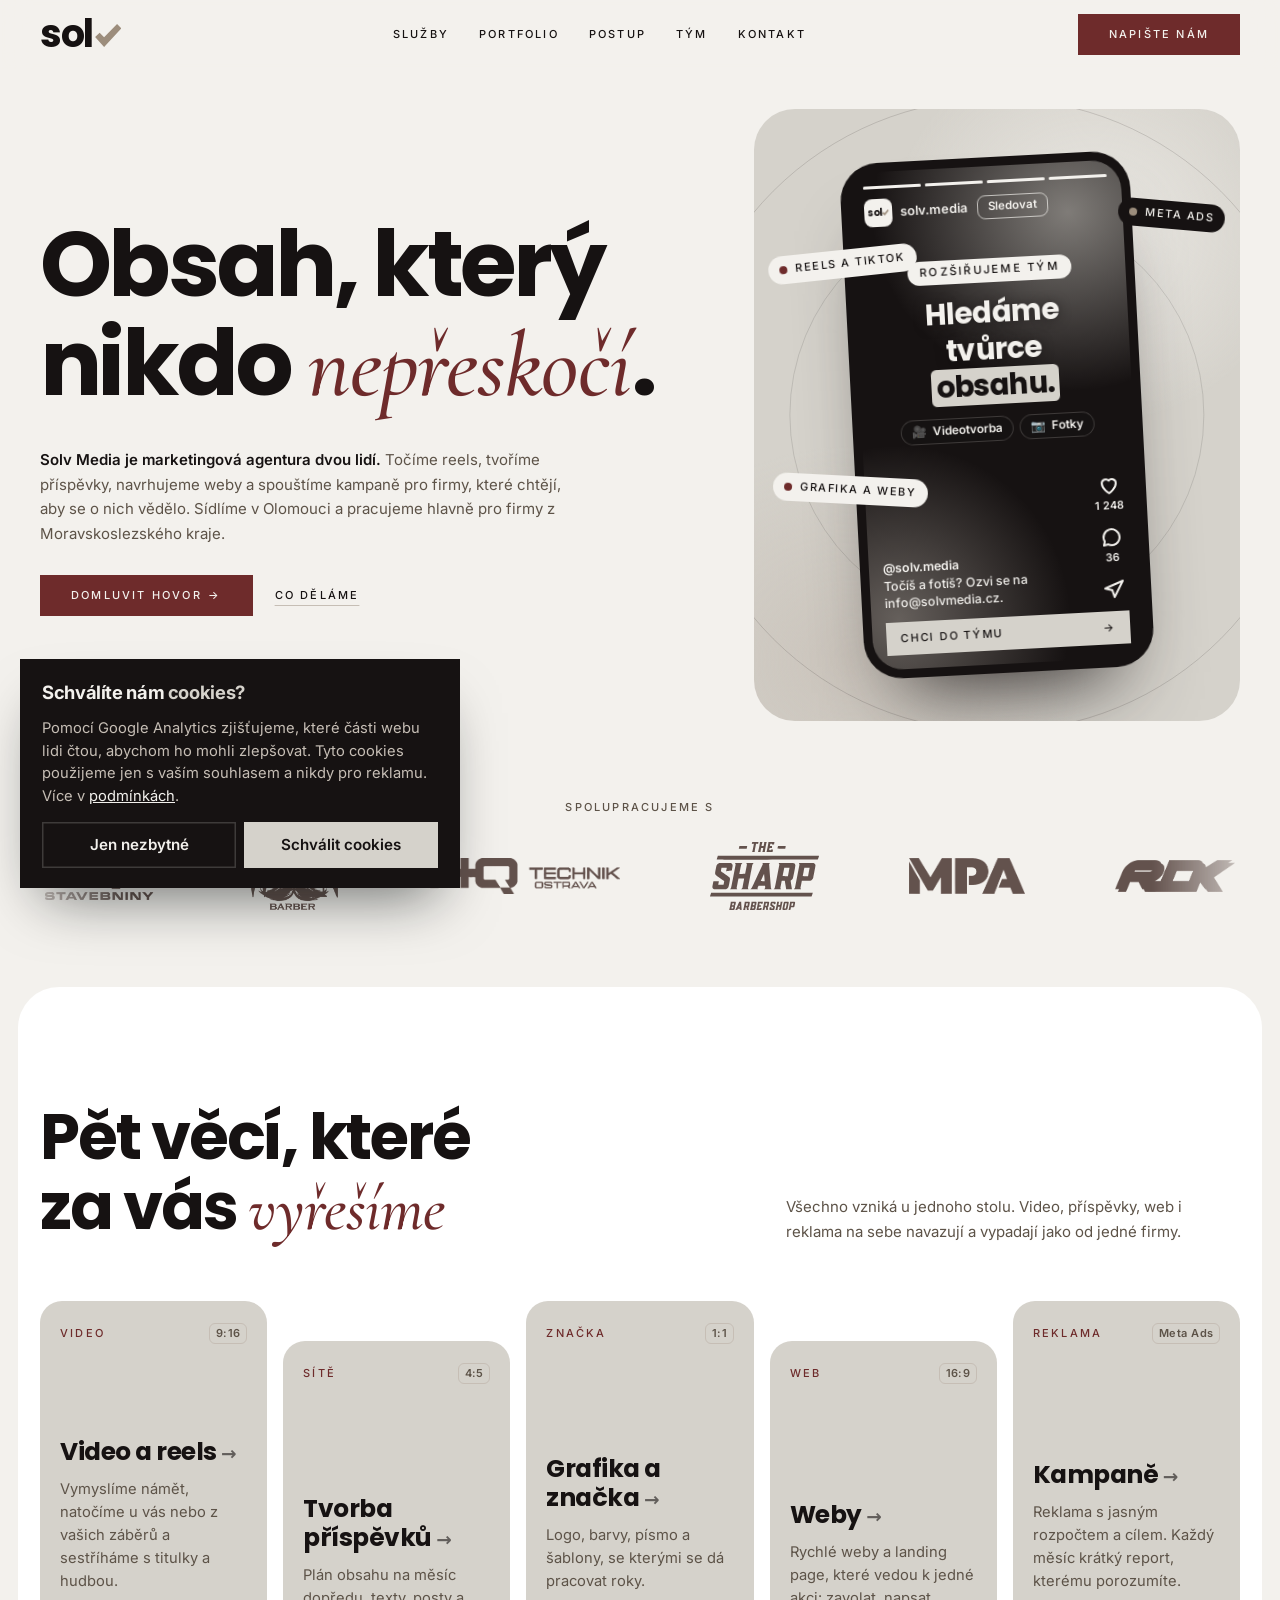
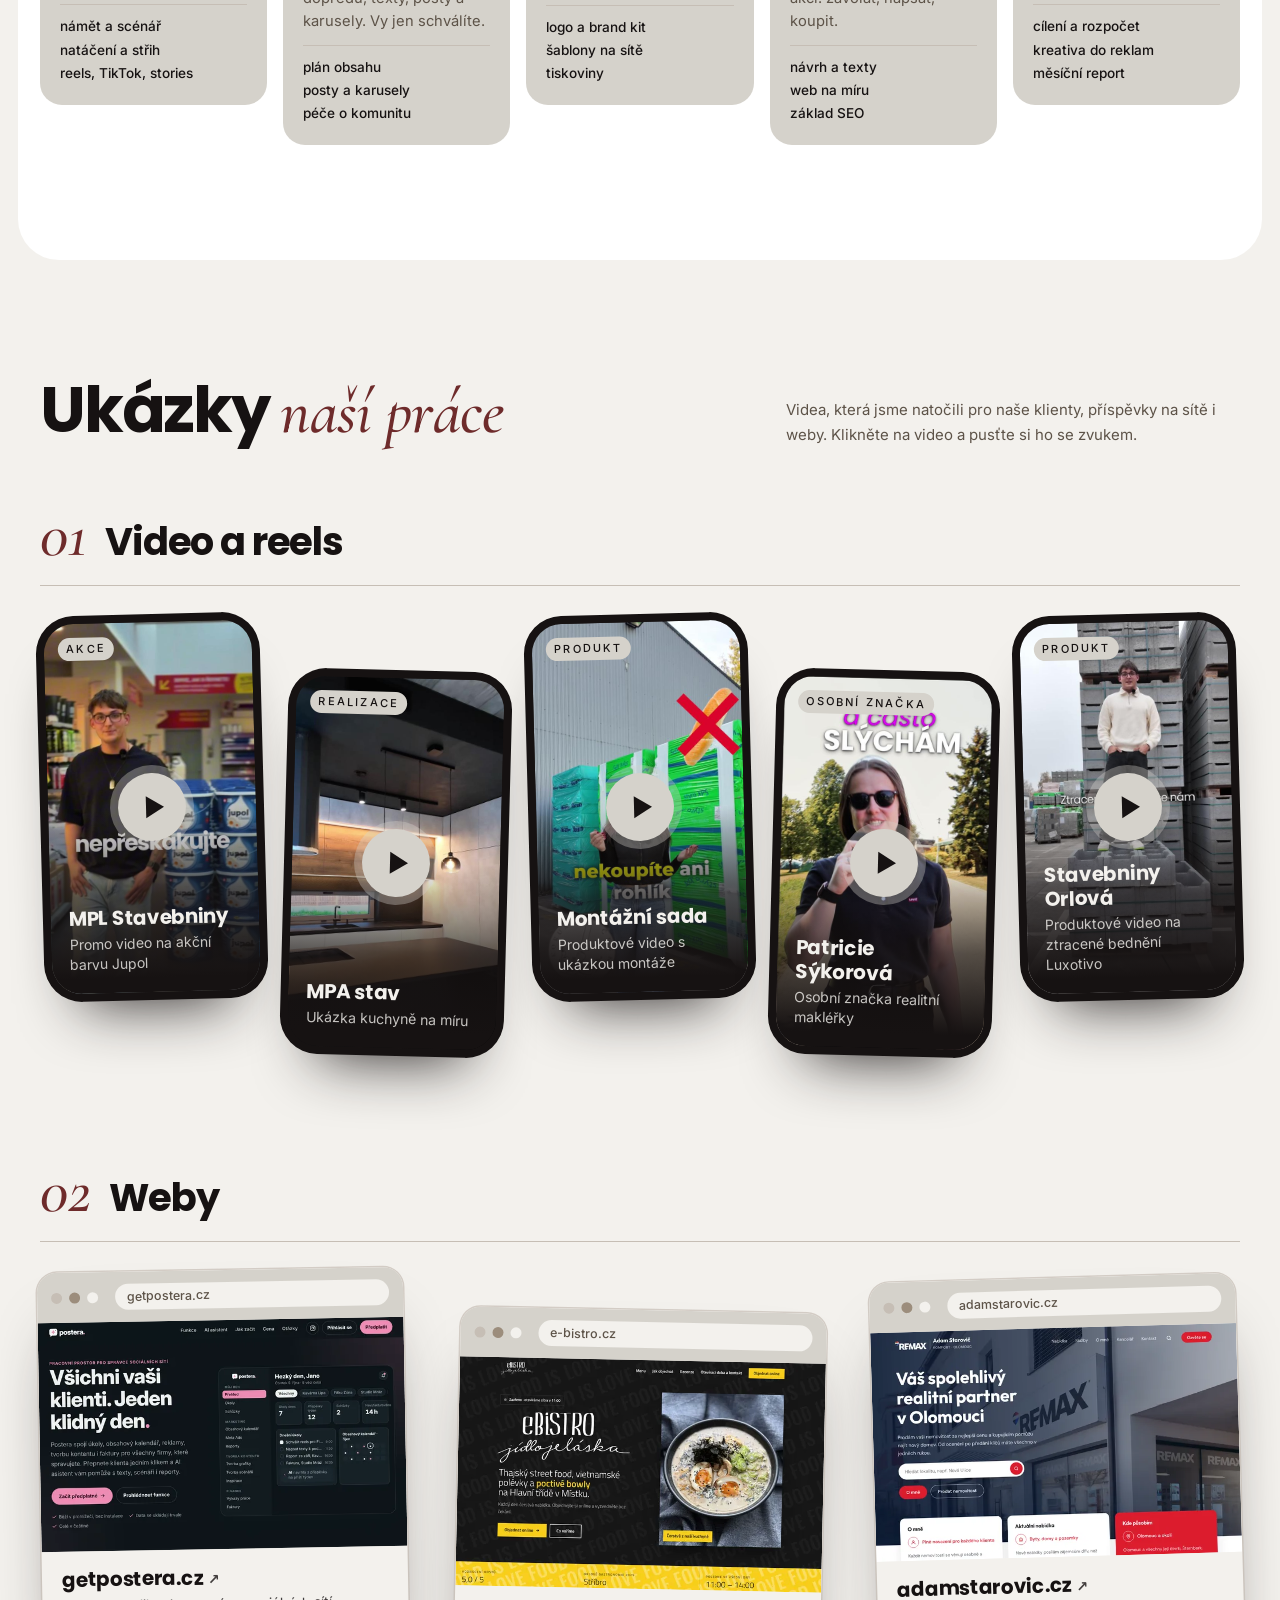
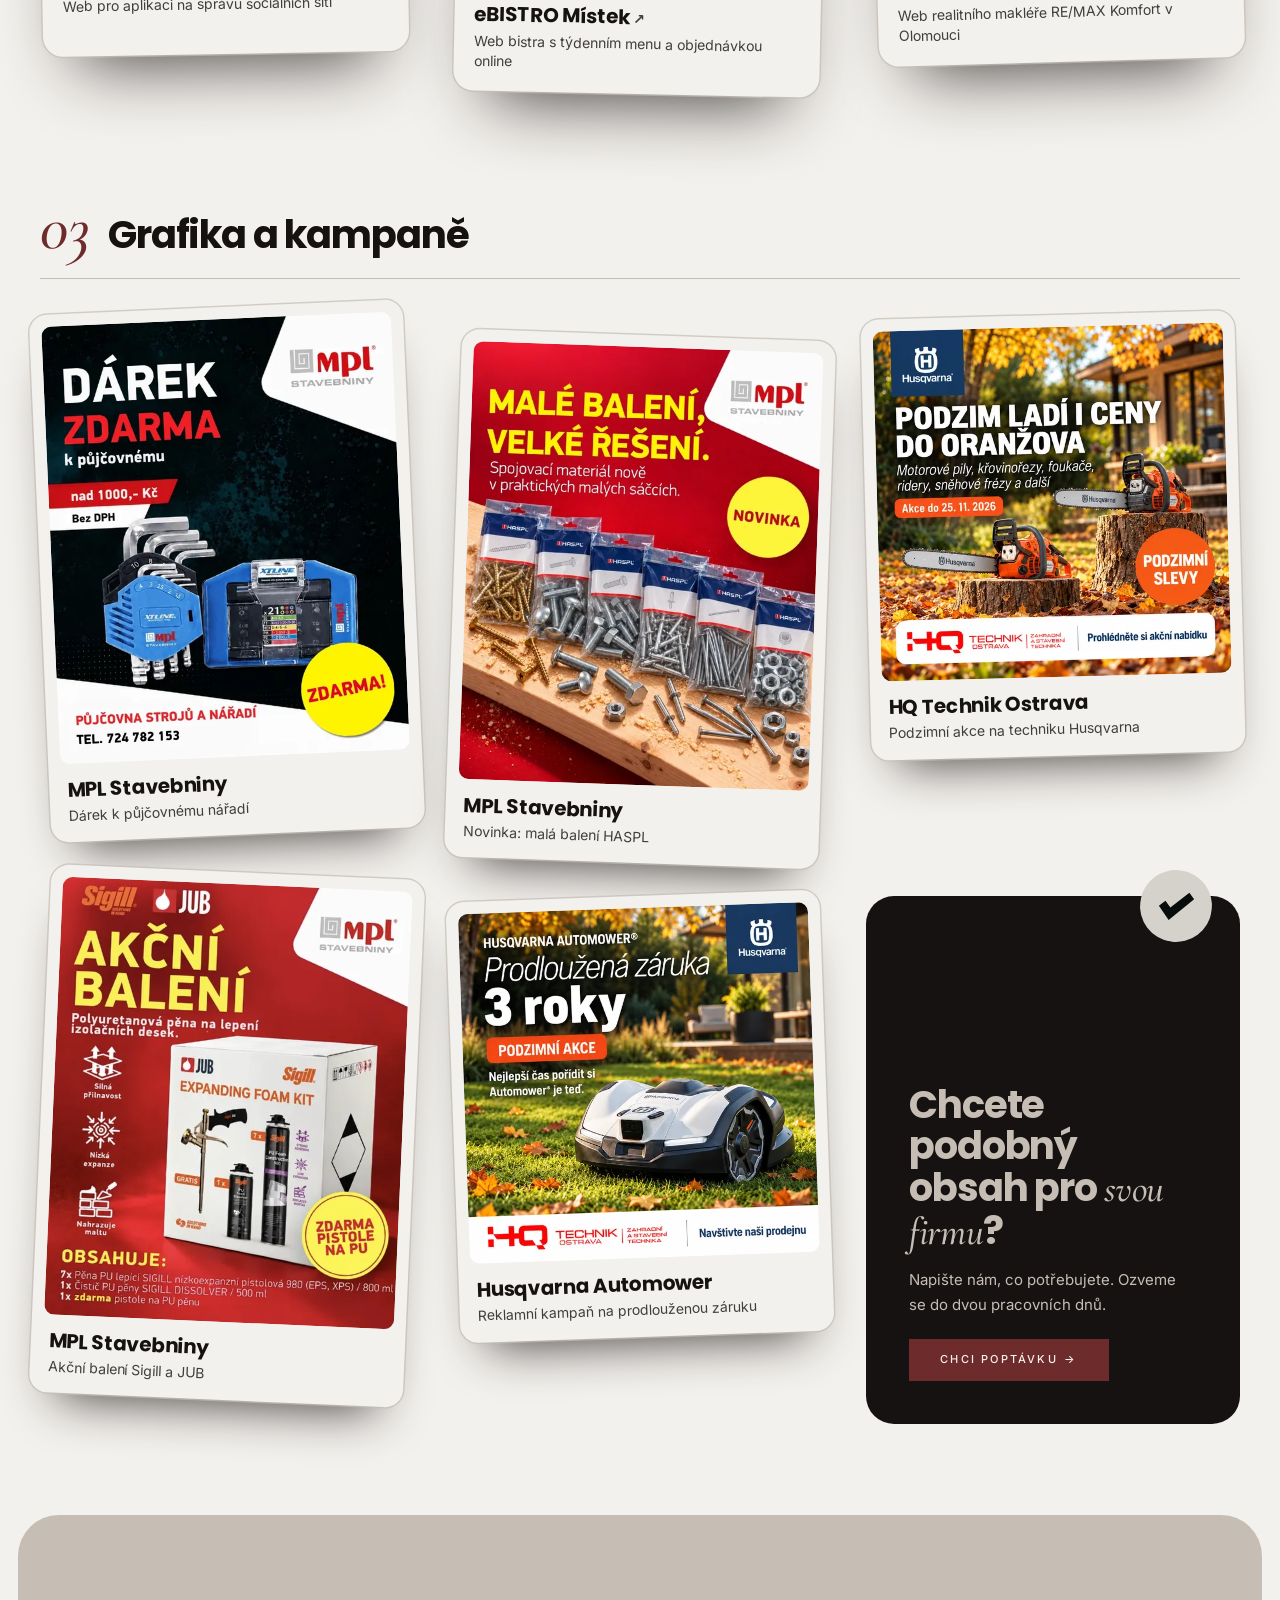
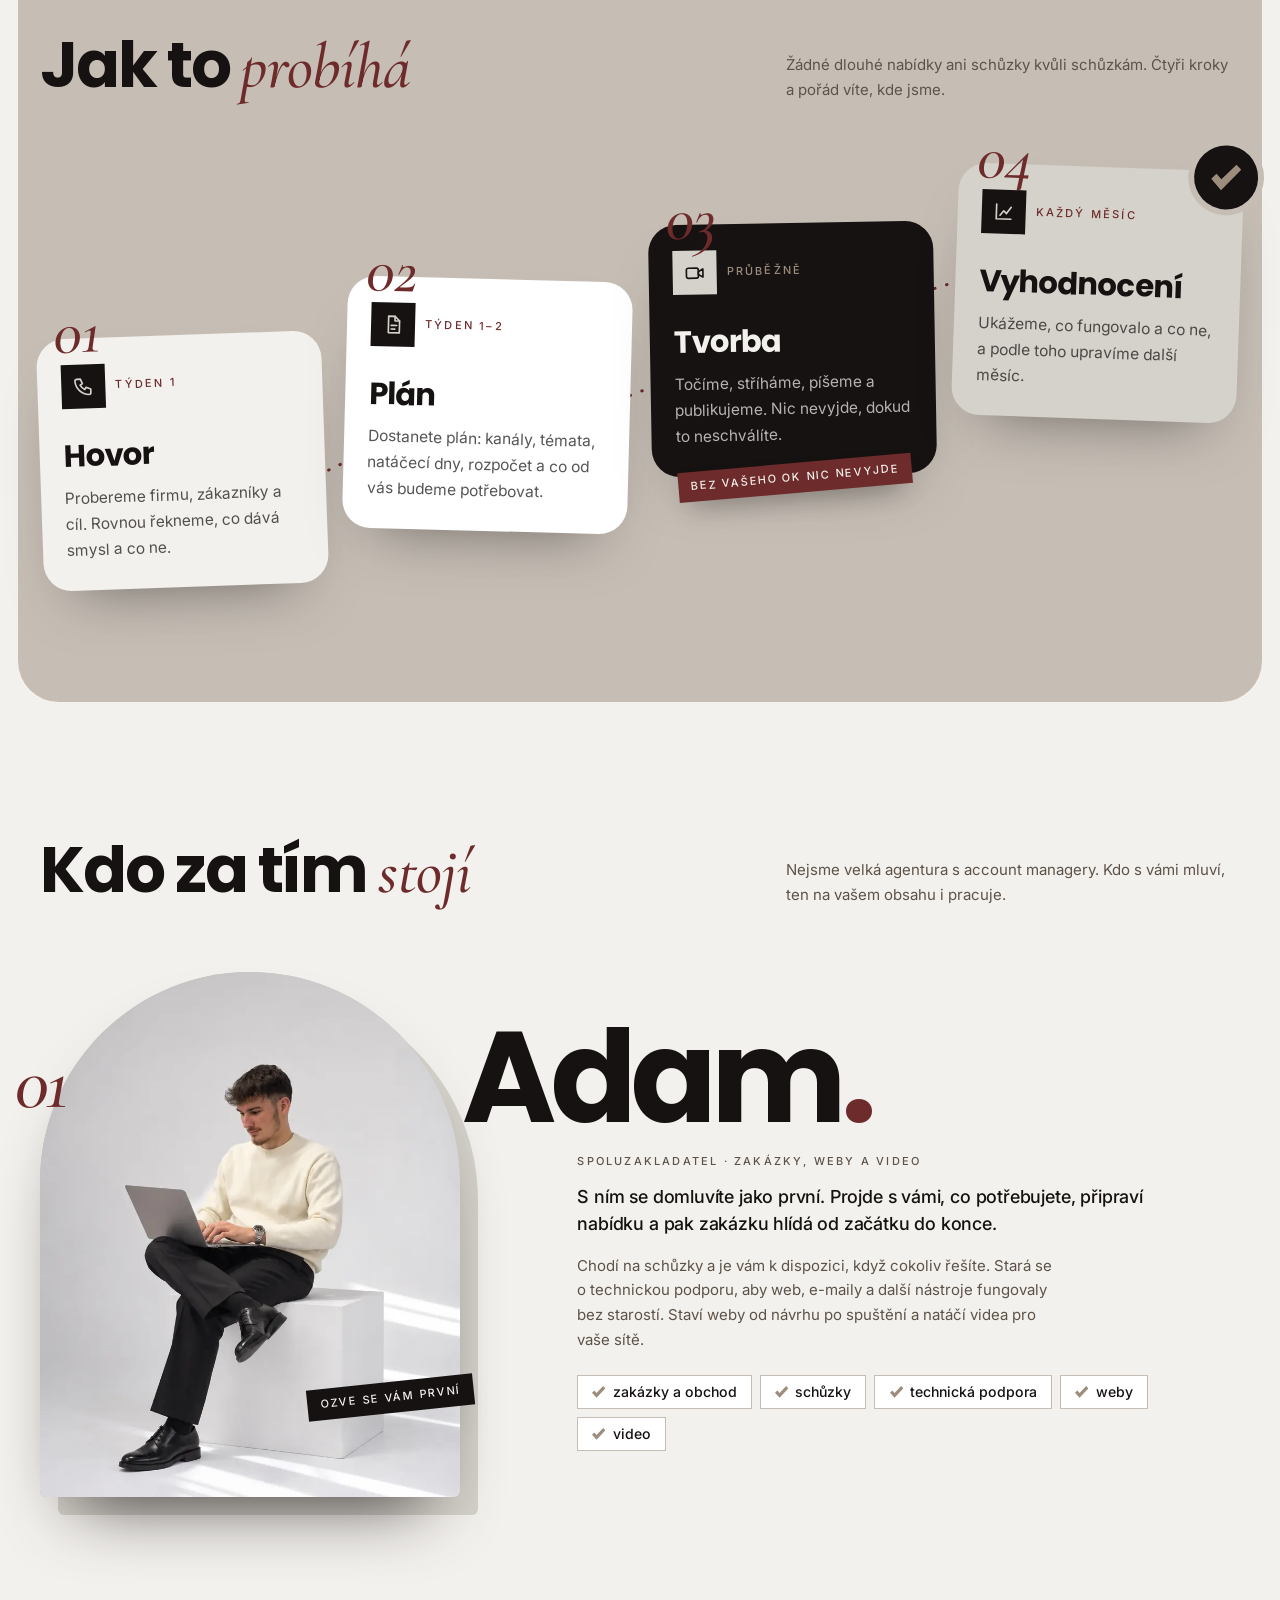
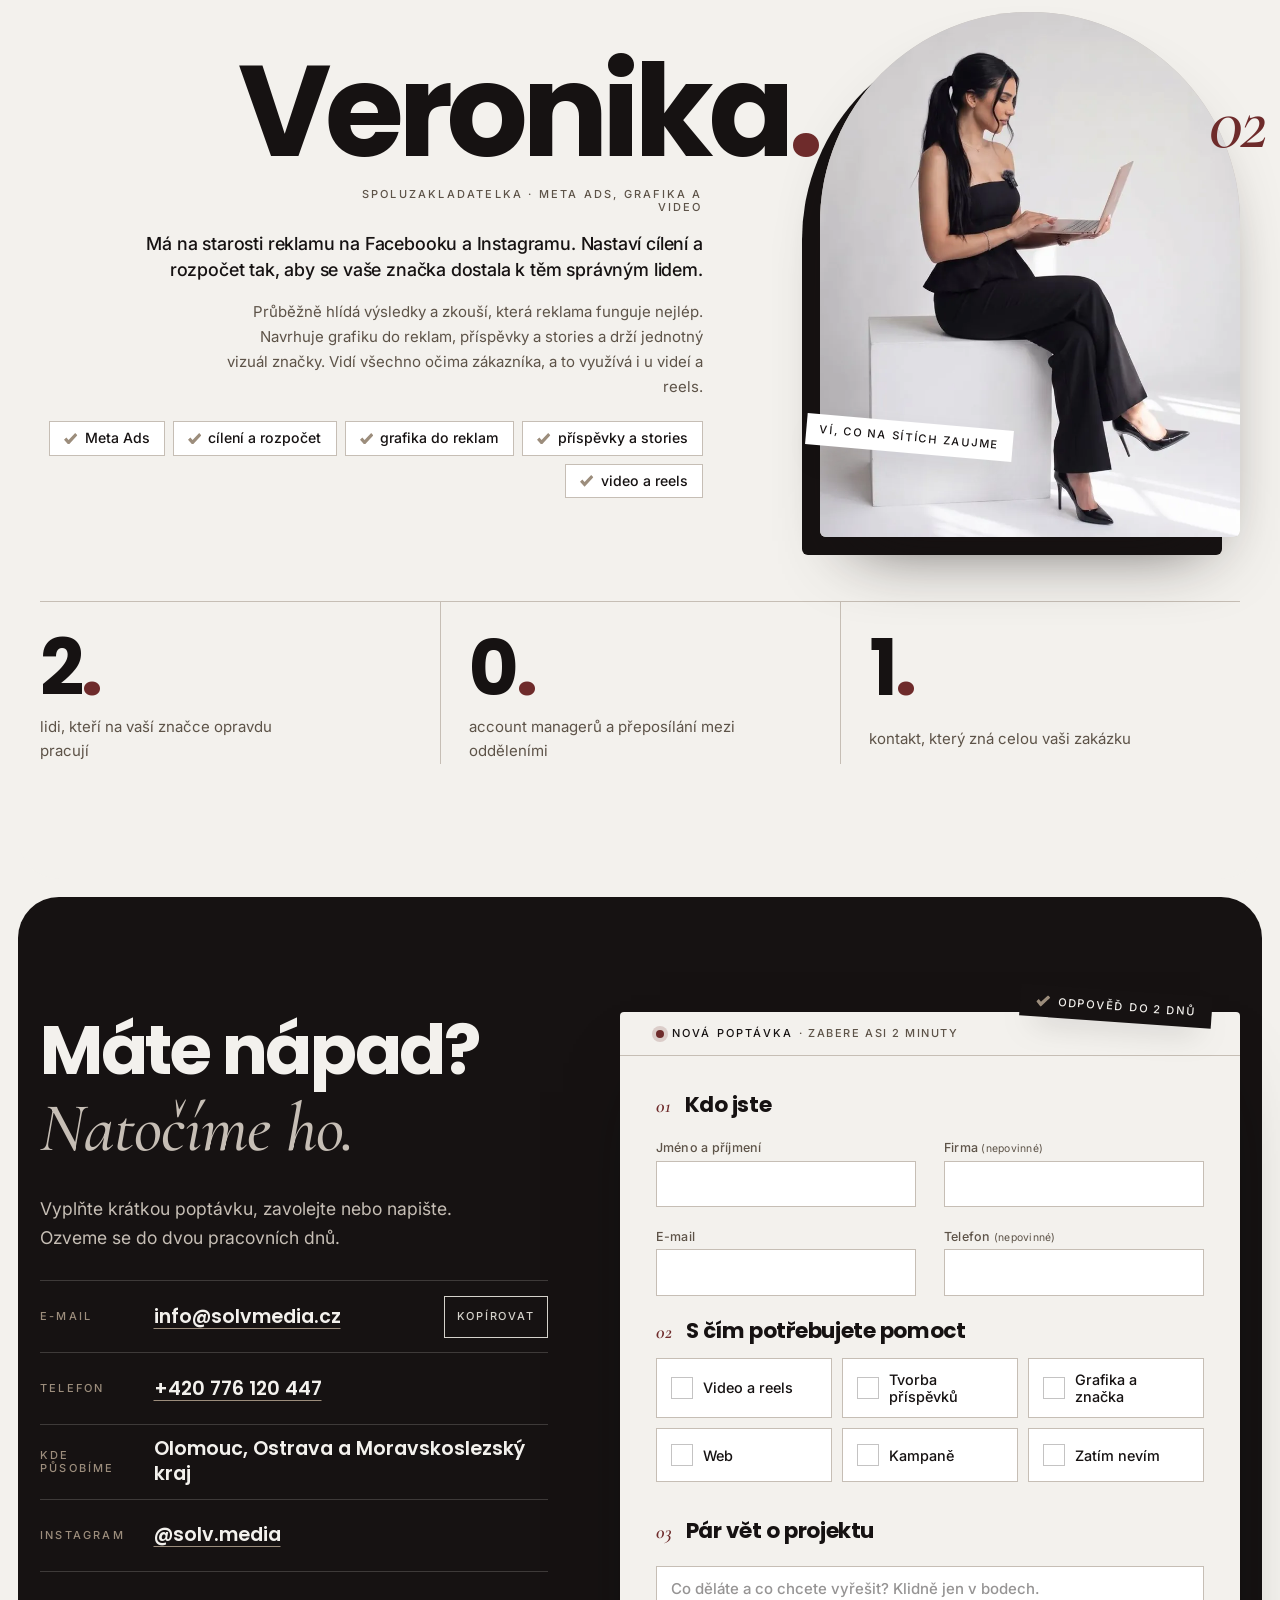
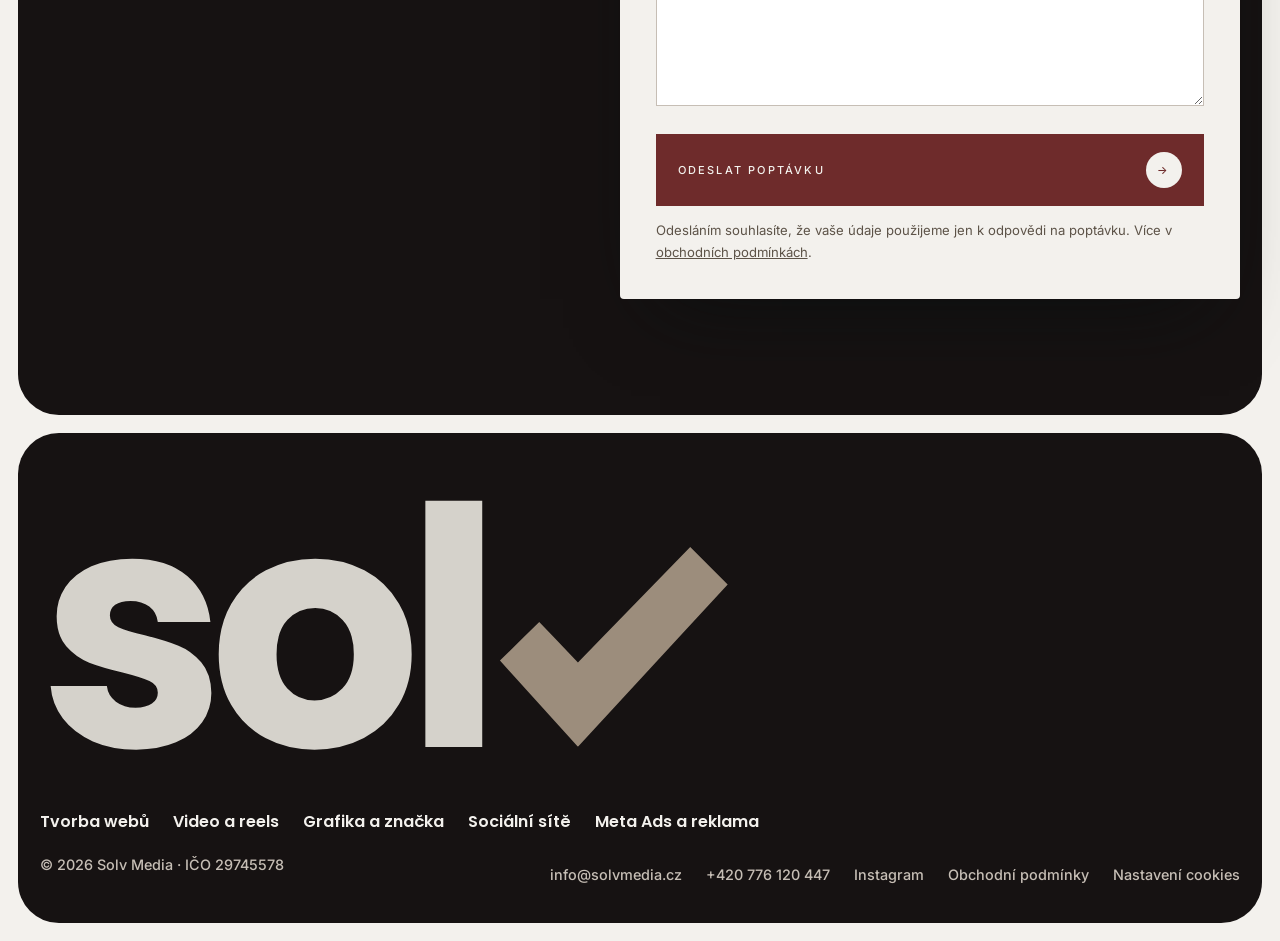
==== index.html @ 584a278e "Náhled: nadpisy zpět v Poppins, kurzíva zůstává v Cormorant Garamond Co-Authored-By: Claude Opus 5.5" ====
<!doctype html>
<html lang="cs">
<head>
<meta charset="utf-8">
<meta name="viewport" content="width=device-width, initial-scale=1, viewport-fit=cover">
<title>Solv Media – marketingová agentura | Tvorba webů, videa, grafika a Meta Ads</title>
<meta name="description" content="Marketingová agentura Solv Media z Olomouce: tvorba webů, natáčení videí a reels, grafika, správa sociálních sítí a reklama Meta Ads. Olomouc, Ostrava a Moravskoslezský kraj.">
<meta name="robots" content="index, follow, max-image-preview:large">
<link rel="canonical" href="https://solvmedia.cz/">
<meta property="og:type" content="website">
<meta property="og:locale" content="cs_CZ">
<meta property="og:site_name" content="Solv Media">
<meta property="og:title" content="Solv Media – obsah, který nikdo nepřeskočí">
<meta property="og:description" content="Marketingová agentura: video a reels, příspěvky, grafika, weby a reklamy Meta Ads.">
<meta property="og:url" content="https://solvmedia.cz/">
<meta property="og:image" content="https://solvmedia.cz/img/og-image.jpg">
<meta property="og:image:width" content="1200">
<meta property="og:image:height" content="630">
<meta property="og:image:alt" content="Solv Media – obsah, který nikdo nepřeskočí">
<meta name="twitter:card" content="summary_large_image">
<meta name="twitter:title" content="Solv Media – obsah, který nikdo nepřeskočí">
<meta name="twitter:description" content="Marketingová agentura: video a reels, příspěvky, grafika, weby a reklamy Meta Ads.">
<meta name="twitter:image" content="https://solvmedia.cz/img/og-image.jpg">
<meta name="application-name" content="Solv Media">
<meta name="apple-mobile-web-app-title" content="Solv Media">
<link rel="icon" href="/favicon.svg" type="image/svg+xml">
<link rel="icon" href="/img/icon-192.png" type="image/png" sizes="192x192">
<link rel="apple-touch-icon" href="/apple-touch-icon.png">
<link rel="manifest" href="/site.webmanifest">
<script type="application/ld+json">{"@context": "https://schema.org", "@graph": [{"@type": "Organization", "@id": "https://solvmedia.cz/#org", "name": "Solv Media", "alternateName": ["Solvmedia", "SolvMedia", "Solv", "solv.media", "solvmedia.cz", "Solve Media", "Solvemedia", "Solf Media", "Solfmedia", "Solw Media", "Sólv Media"], "url": "https://solvmedia.cz/", "logo": {"@type": "ImageObject", "@id": "https://solvmedia.cz/#logo", "url": "https://solvmedia.cz/img/icon-512.png", "width": 512, "height": 512, "caption": "Solv Media"}, "image": "https://solvmedia.cz/img/og-image.jpg", "description": "Marketingová agentura Solv Media. Natáčíme reels a videa, tvoříme příspěvky a grafiku, stavíme weby a spravujeme reklamy Meta Ads. Napište si o nabídku.", "email": "info@solvmedia.cz", "telephone": "+420776120447", "identifier": {"@type": "PropertyValue", "propertyID": "IČO", "value": "29745578"}, "sameAs": ["https://instagram.com/solv.media/"], "areaServed": [{"@type": "City", "name": "Olomouc"}, {"@type": "City", "name": "Ostrava"}, {"@type": "City", "name": "Frýdek-Místek"}, {"@type": "AdministrativeArea", "name": "Moravskoslezský kraj"}, {"@type": "AdministrativeArea", "name": "Olomoucký kraj"}, {"@type": "Country", "name": "Česko"}], "knowsAbout": ["tvorba videí", "reels", "TikTok", "správa sociálních sítí", "grafický design", "tvorba webů", "Meta Ads", "online marketing"], "founder": [{"@type": "Person", "name": "Adam", "jobTitle": "Spoluzakladatel"}, {"@type": "Person", "name": "Veronika", "jobTitle": "Spoluzakladatelka"}], "contactPoint": {"@type": "ContactPoint", "contactType": "customer service", "email": "info@solvmedia.cz", "telephone": "+420776120447", "availableLanguage": "cs"}, "makesOffer": [{"@type": "Offer", "itemOffered": {"@type": "Service", "name": "Video a reels", "description": "Námět, natáčení a střih videí pro reels, TikTok a stories.", "url": "https://solvmedia.cz/video"}}, {"@type": "Offer", "itemOffered": {"@type": "Service", "name": "Tvorba příspěvků", "description": "Plán obsahu, texty, posty a karusely na sociální sítě.", "url": "https://solvmedia.cz/socialni-site"}}, {"@type": "Offer", "itemOffered": {"@type": "Service", "name": "Grafika a značka", "description": "Logo, brand kit, šablony na sítě a tiskoviny.", "url": "https://solvmedia.cz/grafika"}}, {"@type": "Offer", "itemOffered": {"@type": "Service", "name": "Tvorba webů", "description": "Weby a landing page na míru včetně textů a základního SEO.", "url": "https://solvmedia.cz/tvorba-webu"}}, {"@type": "Offer", "itemOffered": {"@type": "Service", "name": "Kampaně Meta Ads", "description": "Reklama na Facebooku a Instagramu s jasným rozpočtem a měsíčním reportem.", "url": "https://solvmedia.cz/meta-ads"}}], "slogan": "Obsah, který nikdo nepřeskočí.", "address": {"@type": "PostalAddress", "addressLocality": "Olomouc", "addressRegion": "Olomoucký kraj", "addressCountry": "CZ"}}, {"@type": "WebSite", "@id": "https://solvmedia.cz/#web", "url": "https://solvmedia.cz/", "name": "Solv Media", "alternateName": ["Solvmedia", "solvmedia.cz", "Solv"], "inLanguage": "cs", "publisher": {"@id": "https://solvmedia.cz/#org"}}, {"@type": "WebPage", "@id": "https://solvmedia.cz/#webpage", "url": "https://solvmedia.cz/", "name": "Solv Media – marketingová agentura | Tvorba webů, videa, grafika a Meta Ads", "description": "Marketingová agentura Solv Media z Olomouce: tvorba webů, natáčení videí a reels, grafika, správa sociálních sítí a reklama Meta Ads. Olomouc, Ostrava a Moravskoslezský kraj.", "inLanguage": "cs", "isPartOf": {"@id": "https://solvmedia.cz/#web"}, "about": {"@id": "https://solvmedia.cz/#org"}, "primaryImageOfPage": {"@type": "ImageObject", "url": "https://solvmedia.cz/img/og-image.jpg", "width": 1200, "height": 630}}]}</script>
<meta name="theme-color" content="#FFF7EC">
<script src="/cookies.js"></script>
<link rel="preconnect" href="https://fonts.googleapis.com">
<link rel="preconnect" href="https://fonts.gstatic.com" crossorigin>
<link rel="stylesheet" href="https://fonts.googleapis.com/css2?family=Cormorant+Garamond:ital,wght@1,500;1,600&family=Inter:wght@400;500;600&family=Poppins:wght@600;700&display=swap">
<style>
html, body { margin: 0; }
img { max-width: 100%; }
[hidden] { display: none !important; }
/* Layout: teplý editoriální web na krémové. Sekce jako zaoblené panely v odstínech brandkitu (latte, mocha, pudrová růžová, espresso), obří Poppins, telefon s reelem v růžovém rámu. */
:root {
  /* Nová paleta Solv Media (barvy a písma, 11/2026) */
  --noir: #161212;
  --taupe: #9C8D7C;
  --stone: #C6BEB5;
  --mist: #D5D2CB;
  --paper: #F3F1ED;
  --white: #FFFFFF;
  --wine: #6E2B2B;
  --wine-d: #561F1F;
  --muted: #5D5348;
  --font-head: 'Poppins', ui-sans-serif, system-ui, sans-serif;
  --font-serif: 'Cormorant Garamond', Georgia, serif;
  --font-body: 'Inter', system-ui, sans-serif;
  --font-logo: 'Poppins', Arial, sans-serif;

  /* Původní názvy proměnných napojené na novou paletu */
  --cream: var(--paper);
  --blush: var(--mist);
  --brown: var(--noir);
  --ink: var(--noir);
  --latte: var(--white);
  --latte-line: color-mix(in srgb, var(--stone) 70%, transparent);
  --powder: var(--mist);
  --rose: var(--stone);
  --rose-deep: var(--wine);
  --mocha: var(--noir);
  --mocha-soft: var(--muted);
  --espresso: var(--noir);
  --ink-dim: var(--muted);
  --cream-dim: var(--stone);
  --cream-line: color-mix(in srgb, var(--paper) 18%, transparent);

  --display: var(--font-body);
  --body: var(--font-body);

  --wrap: 1240px;
  --gl: max(20px, env(safe-area-inset-left, 0px));
  --gr: max(20px, env(safe-area-inset-right, 0px));
  --sec: clamp(72px, 9vw, 120px);
  --inset: clamp(8px, 1.4vw, 18px);
  --r: clamp(26px, 3.2vw, 44px);
  color-scheme: light;
}

* { box-sizing: border-box; }
html { scroll-behavior: smooth; -webkit-text-size-adjust: 100%; text-size-adjust: 100%; }
body { margin: 0; background: var(--cream); color: var(--ink); font: 400 17px/1.6 var(--body); -webkit-font-smoothing: antialiased; overflow-x: clip; }
body::before { content: ""; position: fixed; inset: 0 0 auto; height: env(safe-area-inset-top, 0px); z-index: 10; background: var(--cream); }
@media (prefers-reduced-motion: reduce) { html { scroll-behavior: auto; } *, *::before, *::after { animation: none !important; transition: none !important; } }

h1, h2, h3 { font-family: var(--display); margin: 0; text-wrap: balance; }
p { margin: 0; }
a { color: inherit; }
:focus-visible { outline: 3px solid var(--mocha); outline-offset: 3px; border-radius: 6px; }
.dark :focus-visible { outline-color: var(--blush); }
.wrap { max-width: var(--wrap); margin-inline: auto; padding-left: var(--gl); padding-right: var(--gr); }
.label { font: 600 0.76rem/1.2 var(--body); letter-spacing: 0.14em; text-transform: uppercase; }
section { scroll-margin-top: 80px; }

/* Zvýraznění: na světlé ploše růžový podtah, na tmavé růžové písmo */
.accent { background: linear-gradient(transparent 60%, var(--blush) 60%, var(--blush) 92%, transparent 92%); padding-inline: 0.04em; -webkit-box-decoration-break: clone; box-decoration-break: clone; }
.dark .accent { background: none; padding: 0; color: var(--blush); }

/* Panely v odstínech */
.panel { margin-inline: var(--inset); border-radius: var(--r); }
.dark { color: var(--cream); }

/* Logo z brand kitu */
.logo { font: 700 1.8rem/1 var(--display); letter-spacing: -0.035em; color: var(--ink); text-decoration: none; display: inline-flex; align-items: baseline; white-space: nowrap; }
.logo svg { width: 0.69em; height: 0.6em; margin-left: 0.04em; fill: var(--rose-deep); flex: none; }

.pill { display: inline-flex; align-items: center; gap: 0.6em; font: 600 1rem/1 var(--display); padding: 1.05em 1.6em; border-radius: 999px; text-decoration: none; background: var(--ink); color: var(--cream); border: 0; cursor: pointer; transition: transform .2s ease, background-color .2s ease; }
.pill:hover { transform: translateY(-2px); background: var(--mocha); }
.pill .arr { color: var(--blush); transition: transform .2s ease; }
.pill:hover .arr { transform: translateX(3px); }
.pill.soft { background: var(--blush); color: var(--ink); }
.pill.soft .arr { color: inherit; }
.pill.soft:hover { background: var(--cream); }
.textlink { display: inline-block; padding-block: 12px; font: 600 1rem/1 var(--display); color: var(--ink); text-decoration: underline; text-decoration-color: var(--rose); text-decoration-thickness: 2px; text-underline-offset: 6px; }
.textlink:hover { text-decoration-color: var(--ink); }

.eyebrow { display: flex; align-items: center; gap: 12px; margin-bottom: 18px; color: var(--mocha-soft); }
.eyebrow::before { content: ""; width: 28px; height: 2px; border-radius: 2px; background: currentColor; }
.dark .eyebrow { color: var(--blush); }

.head { display: grid; grid-template-columns: minmax(0, 1.2fr) minmax(0, 0.8fr); gap: 20px 64px; align-items: end; }
.head h2 { font-size: clamp(2.4rem, 5vw, 4.4rem); line-height: 1.1; letter-spacing: -0.035em; }
.head p { color: var(--ink-dim); font-size: 1.1rem; max-width: 30em; }
.dark .head p { color: var(--cream-dim); }
@media (max-width: 820px) { .head { grid-template-columns: 1fr; } }

/* Hlavička */
header.site { position: sticky; top: env(safe-area-inset-top, 0px); z-index: 5; background: color-mix(in srgb, var(--cream) 86%, transparent); backdrop-filter: blur(14px); }
header.site .wrap { display: flex; align-items: center; justify-content: space-between; gap: 24px; padding-block: 14px; }
header.site .logo { font-size: 2.4rem; }
@media (max-width: 820px) { header.site .logo { font-size: 2.15rem; } }
header nav { display: flex; gap: 30px; font: 500 0.95rem/1 var(--body); }
header nav a { text-decoration: none; color: var(--ink-dim); }
header nav a:hover { color: var(--ink); }
.head-actions { display: flex; align-items: center; gap: 10px; }
header .pill { padding: 0.8em 1.2em; font-size: 0.9rem; }
.menu-btn { display: none; align-items: center; gap: 0.6em; font: 600 0.9rem/1 var(--display); color: var(--ink); background: transparent; border: 1.5px solid color-mix(in srgb, var(--ink) 22%, transparent); border-radius: 999px; padding: 0.72em 1.05em; cursor: pointer; }
.menu-btn i { position: relative; display: block; width: 16px; height: 11px; border-block: 2px solid currentColor; }
.menu-btn i::after { content: ""; position: absolute; left: 0; right: 0; top: 50%; height: 2px; margin-top: -1px; background: currentColor; }
header.site.open .menu-btn i { border-color: transparent; }
header.site.open .menu-btn i::after { transform: rotate(45deg); }
header.site.open .menu-btn i::before { content: ""; position: absolute; left: 0; right: 0; top: 50%; height: 2px; margin-top: -1px; background: currentColor; transform: rotate(-45deg); }
@media (max-width: 820px) {
  .menu-btn { display: inline-flex; }
  header nav { display: none; position: absolute; left: 0; right: 0; top: 100%; flex-direction: column; gap: 0; padding: 4px var(--gr) 24px var(--gl); background: var(--cream); border-bottom: 1px solid var(--latte-line); }
  header.site.open nav { display: flex; }
  header nav a { padding: 16px 0; font: 600 1.5rem/1.2 var(--display); color: var(--ink); border-bottom: 1px solid var(--latte-line); }
  header nav a:last-child { border-bottom: 0; }
}
@media (max-width: 820px) { .head-actions .pill { display: none; } }
@media (max-width: 820px) { header .pill, .menu-btn { min-height: 44px; } }
@media (hover: none) { .pill:hover, .reel-cta:hover { transform: none; } }

/* Spodní lišta s rychlým kontaktem na mobilu */
.mobile-cta { display: none; }
@media (max-width: 820px) {
  body { padding-bottom: calc(76px + env(safe-area-inset-bottom, 0px)); }
  .mobile-cta { display: flex; gap: 8px; position: fixed; z-index: 6; left: 10px; right: 10px; bottom: calc(10px + env(safe-area-inset-bottom, 0px)); padding: 7px; border-radius: 999px; background: color-mix(in srgb, var(--ink) 92%, transparent); backdrop-filter: blur(10px); box-shadow: 0 16px 40px -14px rgba(7, 13, 13, 0.55); transition: transform .25s ease, opacity .25s ease; }
  .mobile-cta a { flex: 1; display: inline-flex; align-items: center; justify-content: center; gap: 8px; min-height: 46px; border-radius: 999px; font: 600 0.95rem/1 var(--display); text-decoration: none; color: var(--cream); }
  .mobile-cta a.go { background: var(--blush); color: var(--ink); }
  .mobile-cta svg { width: 18px; height: 18px; fill: none; stroke: currentColor; stroke-width: 2; stroke-linecap: round; stroke-linejoin: round; }
  .mobile-cta.away { transform: translateY(140%); opacity: 0; pointer-events: none; }
  .mobile-cta :focus-visible { outline-color: var(--blush); }
}

/* Hero */
.hero .wrap { display: grid; grid-template-columns: minmax(0, 1.15fr) minmax(0, 0.85fr); gap: 48px 56px; align-items: center; padding-block: 40px 72px; }
.hero h1 { font-weight: 700; font-size: clamp(3rem, 7.2vw, 6.6rem); line-height: 1.08; letter-spacing: -0.04em; }
.hero h1 .strike { position: relative; white-space: nowrap; z-index: 0; }
.hero h1 .strike::after { content: ""; position: absolute; z-index: -1; left: -0.04em; right: -0.04em; bottom: 0.1em; height: 0.32em; background: var(--blush); border-radius: 0.06em; transform-origin: left; animation: draw .9s cubic-bezier(.6,0,.2,1) .4s both; }
@keyframes draw { from { transform: scaleX(0); } to { transform: scaleX(1); } }
.hero-sub { display: grid; gap: 28px; margin-top: 32px; max-width: 36em; }
.hero-sub p { font-size: 1.15rem; color: var(--ink-dim); }
.hero-sub p b { color: var(--ink); font-weight: 600; }
.hero-cta { display: flex; flex-wrap: wrap; gap: 22px; align-items: center; }

/* Růžový rám s telefonem */
.stage { position: relative; display: grid; place-items: center; min-height: 600px; padding: 48px 24px; border-radius: var(--r); background:
  radial-gradient(60% 45% at 70% 20%, color-mix(in srgb, var(--cream) 70%, transparent), transparent 70%),
  radial-gradient(70% 50% at 20% 90%, color-mix(in srgb, var(--rose) 70%, transparent), transparent 70%),
  var(--powder); overflow: hidden; }
.stage::before { content: ""; position: absolute; width: 130%; aspect-ratio: 1; border-radius: 50%; border: 1.5px solid color-mix(in srgb, var(--mocha) 14%, transparent); left: 50%; top: 50%; transform: translate(-50%, -50%); }
.stage::after { content: ""; position: absolute; width: 85%; aspect-ratio: 1; border-radius: 50%; border: 1.5px solid color-mix(in srgb, var(--mocha) 12%, transparent); left: 50%; top: 50%; transform: translate(-50%, -50%); }
.chip { position: absolute; z-index: 2; display: inline-flex; align-items: center; gap: 8px; font: 600 0.85rem/1 var(--display); padding: 0.75em 1em; border-radius: 999px; background: var(--cream); color: var(--ink); box-shadow: 0 14px 30px -16px color-mix(in srgb, var(--mocha) 60%, transparent); }
.chip i { width: 8px; height: 8px; border-radius: 50%; background: var(--rose-deep); }
.chip.c1 { left: 3%; top: 23%; transform: rotate(-6deg); }
.chip.c2 { right: 3%; top: 15%; transform: rotate(5deg); background: var(--ink); color: var(--cream); }
.chip.c2 i { background: var(--blush); }
.chip.c3 { left: 4%; top: 60%; transform: rotate(3deg); }

/* Telefon s reelem */
.phone { position: relative; z-index: 1; width: 290px; max-width: 100%; aspect-ratio: 9 / 16; border-radius: 38px; padding: 9px; background: var(--ink); box-shadow: 0 50px 80px -40px color-mix(in srgb, var(--mocha) 85%, transparent); transform: rotate(-3deg); }
.screen { position: relative; width: 100%; height: 100%; border-radius: 30px; overflow: hidden; color: var(--cream); background:
  radial-gradient(120% 60% at 80% 10%, color-mix(in srgb, var(--blush) 55%, transparent), transparent 60%),
  radial-gradient(90% 50% at 10% 90%, color-mix(in srgb, var(--rose) 45%, transparent), transparent 70%),
  var(--mocha); display: grid; grid-template-rows: auto auto 1fr auto auto; padding: 14px; gap: 10px; }
/* Na pozadí displeje běží ztlumený reel s kuchyní MPA, přechod nahoře a dole drží text čitelný */
.screen-bg { position: absolute; inset: 0; width: 100%; height: 100%; object-fit: cover; z-index: 0; pointer-events: none; }
.screen::before { content: ""; position: absolute; inset: 0; z-index: 0; pointer-events: none; background: linear-gradient(180deg, color-mix(in srgb, var(--noir) 55%, transparent) 0%, transparent 28%, color-mix(in srgb, var(--noir) 25%, transparent) 50%, transparent 66%, color-mix(in srgb, var(--noir) 70%, transparent) 100%); }
.screen > :not(.screen-bg) { position: relative; z-index: 1; }
/* Nábor: místo videa je v telefonu náborový „reel“ na barevném pozadí */
.screen.nabor::before { display: none; }
.caption-wrap { align-self: center; display: grid; justify-items: center; gap: 12px; text-align: center; min-height: 0; }
.nb-tag { margin: 0; padding: 6px 12px; border-radius: 999px; background: var(--cream); color: var(--ink); font: 600 0.7rem/1 var(--display); letter-spacing: 0.12em; text-transform: uppercase; }
.nb-roles { list-style: none; margin: 0; padding: 0; display: flex; justify-content: center; gap: 6px; }
.nb-roles li { display: inline-flex; align-items: center; gap: 6px; padding: 6px 10px; border-radius: 999px; background: color-mix(in srgb, var(--noir) 28%, transparent); border: 1px solid var(--cream-line); font: 600 0.74rem/1 var(--body); white-space: nowrap; }
.caption span:not(.lit) { text-shadow: 0 1px 12px color-mix(in srgb, var(--noir) 60%, transparent); }
.bars { display: flex; gap: 4px; }
.bars i { flex: 1; height: 3px; border-radius: 3px; background: color-mix(in srgb, var(--cream) 30%, transparent); overflow: hidden; position: relative; }
.bars i::after { content: ""; position: absolute; inset: 0; background: var(--cream); transform-origin: left; transform: scaleX(0); }
.bars i.on::after { transform: scaleX(1); }
.bars i.run::after { animation: fill 2.9s linear forwards; }
@keyframes fill { from { transform: scaleX(0); } to { transform: scaleX(1); } }
.acct { display: flex; align-items: center; gap: 8px; font: 600 0.8rem/1 var(--body); }
.acct .av { width: 28px; height: 28px; border-radius: 8px; background: var(--cream); display: grid; place-items: center; }
.acct .av .logo { font-size: 0.62rem; color: var(--ink); }
.acct .av .logo svg { fill: var(--mocha); }
.acct small { font-weight: 500; color: var(--cream-dim); }
.follow { margin-left: 2px; padding: 5px 10px; border: 1px solid color-mix(in srgb, var(--cream) 70%, transparent); border-radius: 8px; color: var(--cream); font: 600 0.72rem/1 var(--body); text-decoration: none; transition: background-color .15s ease, color .15s ease; }
.follow:hover { background: var(--cream); color: var(--ink); }
.follow:focus-visible { outline: 2px solid var(--cream); outline-offset: 2px; }
.caption { align-self: center; justify-self: center; text-align: center; font: 700 1.85rem/1.2 var(--display); letter-spacing: -0.02em; padding-inline: 8px; }
.caption span { display: inline-block; padding: 0.02em 0.16em; border-radius: 0.18em; transition: background-color .15s ease, color .15s ease; }
.caption span.lit { background: var(--blush); color: var(--ink); }
.reel-foot { display: flex; justify-content: space-between; align-items: end; gap: 10px; }
.reel-foot p { font: 500 0.78rem/1.4 var(--body); min-width: 0; }
.reel-foot p b { display: block; font-weight: 600; }
.icons { display: grid; gap: 14px; justify-items: center; }
.icons svg { width: 24px; height: 24px; fill: none; stroke: var(--cream); stroke-width: 2; stroke-linejoin: round; stroke-linecap: round; }
.icons .ic { display: grid; justify-items: center; gap: 3px; font: 600 0.68rem/1 var(--body); }
/* Easter egg: srdíčko jde olajkovat jako na Instagramu, dvojklik na displej taky */
.like { display: grid; justify-items: center; gap: 3px; padding: 0; border: 0; background: none; color: inherit; font: 600 0.68rem/1 var(--body); white-space: nowrap; cursor: pointer; -webkit-tap-highlight-color: transparent; }
.like svg { transition: transform .15s ease, fill .15s ease, stroke .15s ease; }
.like:hover svg { transform: scale(1.12); }
.like:focus-visible { outline: 2px solid var(--cream); outline-offset: 4px; border-radius: 6px; }
.like.on svg { fill: var(--blush); stroke: var(--blush); }
.phone .screen { touch-action: manipulation; -webkit-user-select: none; user-select: none; }
.like.pop svg { animation: like-pop .45s cubic-bezier(.2, 1.6, .4, 1); }
@keyframes like-pop { 0% { transform: scale(1); } 35% { transform: scale(0.7); } 70% { transform: scale(1.3); } 100% { transform: scale(1); } }
.screen > .burst { position: absolute; z-index: 2; width: 96px; height: 96px; margin: -48px 0 0 -48px; pointer-events: none; fill: var(--cream); filter: drop-shadow(0 6px 18px color-mix(in srgb, var(--noir) 45%, transparent)); animation: burst .9s ease forwards; }
@keyframes burst { 0% { transform: scale(0) rotate(var(--r, 0deg)); opacity: 0; } 15% { transform: scale(1.2) rotate(var(--r, 0deg)); opacity: 1; } 30% { transform: scale(0.95) rotate(var(--r, 0deg)); } 75% { transform: scale(1) rotate(var(--r, 0deg)); opacity: 1; } 100% { transform: scale(1.1) translateY(-40px) rotate(var(--r, 0deg)); opacity: 0; } }
.reel-cta { display: flex; align-items: center; justify-content: space-between; gap: 8px; padding: 11px 14px; border-radius: 12px; background: var(--blush); color: var(--ink); font: 600 0.88rem/1 var(--display); text-decoration: none; transition: transform .2s ease, background-color .2s ease; }
.reel-cta:hover { transform: translateY(-2px); background: var(--cream); }
.reel-cta .arr { transition: transform .2s ease; }
.reel-cta:hover .arr { transform: translateX(3px); }
.reel-cta:focus-visible { outline-color: var(--cream); }
@media (max-width: 960px) {
  .hero .wrap { grid-template-columns: 1fr; padding-block: 28px 56px; gap: 40px; }
  .stage { min-height: 0; padding: 60px 20px; }
  .phone { width: 240px; border-radius: 32px; padding: 8px; }
  .screen { border-radius: 25px; }
  .caption { font-size: 1.55rem; }
  .chip { font-size: 0.78rem; }
  .chip.c1 { left: 14px; top: 14px; }
  .chip.c2 { right: 14px; top: auto; bottom: 14px; }
  .chip.c3 { display: none; }
}

/* Služby – latte panel */
/* Pás s logy klientů: jednobarevná loga v grey brown, nekonečně jedou do strany, při najetí myší se zastaví */
.clients { padding-block: 8px clamp(48px, 6vw, 80px); }
.clients-h { color: var(--ink-dim); text-align: center; margin-bottom: 28px; font-size: 0.76rem; }
.clients-strip { overflow: hidden; -webkit-mask-image: linear-gradient(90deg, transparent, #000 10%, #000 90%, transparent); mask-image: linear-gradient(90deg, transparent, #000 10%, #000 90%, transparent); }
.clients-track { display: flex; width: max-content; animation: clients 60s linear infinite; }
.clients-strip:hover .clients-track { animation-play-state: paused; }
.clients-list { display: flex; align-items: center; gap: clamp(48px, 7vw, 96px); margin: 0; padding: 0 clamp(24px, 3.5vw, 48px); list-style: none; }
.clients-list li { flex: none; }
.clients-list img { display: block; width: auto; height: clamp(34px, 4vw, 48px); opacity: 0.82; transition: opacity .2s ease; }
.clients-list li:hover img { opacity: 1; }
.clients-list .c-hq img { height: clamp(26px, 3vw, 36px); }
.clients-list .c-mpa img { height: clamp(26px, 3vw, 36px); }
.clients-list .c-postera img { height: clamp(28px, 3.2vw, 38px); }
.clients-list .c-ebistro img { height: clamp(40px, 4.8vw, 58px); }
.clients-list .c-walkin img, .clients-list .c-sharp img, .clients-list .c-naklad4 img { height: clamp(48px, 5.6vw, 68px); }
.clients-list .c-rdk img { height: clamp(22px, 2.6vw, 32px); }
@keyframes clients { from { transform: translateX(0); } to { transform: translateX(-50%); } }
@media (prefers-reduced-motion: reduce) {
  .clients-strip { -webkit-mask-image: none; mask-image: none; }
  .clients-track { width: auto; }
  .clients-list { flex-wrap: wrap; justify-content: center; row-gap: 28px; margin-inline: auto; padding-inline: var(--gl); }
  .clients-list[aria-hidden="true"] { display: none; }
}

.services { background: var(--latte); }
.services .wrap { padding-block: var(--sec); display: grid; gap: 56px; }
.cards { display: grid; grid-template-columns: repeat(5, minmax(0, 1fr)); gap: 16px; }
.card { aspect-ratio: 9 / 16; border-radius: 22px; padding: 22px 20px; display: flex; flex-direction: column; gap: 12px; min-width: 0; transition: transform .25s ease; }
.card:hover { transform: translateY(-6px); }
.card:nth-child(even) { margin-top: 40px; }
.card .fmt { display: flex; justify-content: space-between; align-items: center; opacity: 0.75; }
.card .fmt .ratio { font: 600 0.75rem/1 var(--body); border: 1.5px solid currentColor; border-radius: 6px; padding: 0.4em 0.5em; letter-spacing: 0.04em; }
.card h3 { font-size: 1.55rem; line-height: 1.15; letter-spacing: -0.02em; margin-top: auto; }
.card p { font-size: 0.92rem; line-height: 1.55; opacity: 0.8; }
.card ul { list-style: none; margin: 0; padding: 12px 0 0; border-top: 1px solid color-mix(in srgb, currentColor 25%, transparent); display: grid; gap: 4px; font: 500 0.85rem/1.4 var(--body); }
.card { position: relative; }
.card h3 a { text-decoration: none; }
.card h3 .more { display: inline-block; font-size: 0.75em; opacity: 0.6; transition: transform .2s ease, opacity .2s ease; }
.card:hover h3 .more { transform: translateX(3px); opacity: 1; }
.card h3 a::after { content: ""; position: absolute; inset: 0; border-radius: inherit; }
.card h3 a:focus-visible { outline: 0; }
.card:has(h3 a:focus-visible) { outline: 3px solid var(--mocha); outline-offset: 3px; }
.card.t1 { background: var(--blush); color: var(--ink); }
.card.t2 { background: var(--cream); color: var(--ink); }
.card.t3 { background: var(--rose); color: var(--ink); }
.card.t4 { background: var(--mocha); color: var(--cream); }
.card.t5 { background: var(--ink); color: var(--cream); }
@media (max-width: 1100px) {
  .cards { grid-template-columns: repeat(2, minmax(0, 1fr)); }
  .card { aspect-ratio: auto; padding: 26px 24px; gap: 14px; }
  .card:nth-child(even) { margin-top: 0; }
  .card:hover { transform: none; }
  .card h3 { margin-top: 28px; font-size: 1.7rem; }
  .card p { font-size: 1rem; }
  .card.t1 { grid-column: 1 / -1; }
}
@media (max-width: 600px) { .cards { grid-template-columns: 1fr; } }

/* Portfolio */
.portfolio .wrap { padding-block: var(--sec); display: grid; gap: 56px; }
/* Portfolio ve třech kapitolách: reels v rámečcích telefonů do schodu, weby v okně prohlížeče, grafika jako natočené kartičky */
.pf { display: grid; gap: clamp(72px, 8vw, 112px); }
.pf-ch { display: grid; gap: 28px; }
.pf-ch-head { display: flex; align-items: baseline; gap: 18px; padding-bottom: 18px; border-bottom: 1.5px solid var(--latte-line); }
.pf-no { font: 700 clamp(2.6rem, 5vw, 4.2rem)/1 var(--display); letter-spacing: -0.05em; color: transparent; -webkit-text-stroke: 1.5px var(--rose-deep); }
.pf-ch-head h3 { font-size: clamp(1.6rem, 3vw, 2.4rem); letter-spacing: -0.03em; line-height: 1.1; }
.works { display: grid; gap: 20px; }
.work { position: relative; margin: 0; min-width: 0; border-radius: 22px; overflow: hidden; isolation: isolate; color: var(--cream); background: var(--mocha); display: flex; flex-direction: column; justify-content: space-between; padding: 18px; }
.work > img, .work > video, .work > picture > img { position: absolute; inset: 0; width: 100%; height: 100%; object-fit: cover; z-index: -1; }
.work .tag { align-self: flex-start; font: 600 0.75rem/1 var(--body); letter-spacing: 0.12em; text-transform: uppercase; padding: 0.55em 0.75em; border-radius: 999px; background: var(--blush); color: var(--ink); }
.work figcaption { display: grid; gap: 4px; }
.work figcaption b { font: 700 1.25rem/1.2 var(--display); letter-spacing: -0.015em; }
.work figcaption span { font-size: 0.88rem; line-height: 1.45; opacity: 0.8; }
.work figcaption a { color: inherit; text-decoration: none; pointer-events: auto; }
.work figcaption a:hover { color: var(--rose-deep); }
.work .play { position: absolute; left: 50%; top: 50%; width: 68px; height: 68px; margin: -34px 0 0 -34px; border-radius: 50%; display: grid; place-items: center; background: var(--blush); border: 0; box-shadow: 0 0 0 8px color-mix(in srgb, var(--blush) 35%, transparent); }
.work .play::before { content: ""; margin-left: 5px; border-style: solid; border-width: 11px 0 11px 18px; border-color: transparent transparent transparent var(--ink); }

/* 01 Reels: rámeček telefonu, sudé o kus níž a natočené na druhou stranu */
.works-reels { grid-template-columns: repeat(5, minmax(0, 1fr)); padding-bottom: 56px; }
.work.reel { aspect-ratio: 9 / 16; border-radius: 30px; box-shadow: 0 0 0 8px var(--ink), 0 40px 60px -30px color-mix(in srgb, var(--mocha) 90%, transparent); transform: rotate(-1.5deg); transition: transform .3s ease; margin: 8px; }
.work.reel:nth-child(even) { transform: translateY(56px) rotate(1.5deg); }
.work.reel:hover, .work.reel.on { transform: translateY(-6px) rotate(0); }
.work.reel:nth-child(even):hover, .work.reel:nth-child(even).on { transform: translateY(50px) rotate(0); }
.work.vid { background: var(--espresso); padding: 0; }
.work.vid > video { z-index: 0; }
.work.vid .tag { position: absolute; top: 14px; left: 14px; z-index: 2; }
.work.vid figcaption { position: absolute; left: 0; right: 0; bottom: 0; z-index: 2; padding: 18px; pointer-events: none; }
.work.vid::after { content: ""; position: absolute; inset: 0; background: linear-gradient(to top, var(--ink) 4%, color-mix(in srgb, var(--ink) 70%, transparent) 26%, transparent 50%); z-index: 1; pointer-events: none; transition: opacity .3s; }
.work.vid .play { z-index: 2; cursor: pointer; padding: 0; transition: transform .2s, opacity .3s; }
.work.vid .play:hover { transform: scale(1.08); }
.work.vid .play:focus-visible { outline: 3px solid var(--blush); outline-offset: 3px; }
.work.vid.on .tag, .work.vid.on .play, .work.vid.on figcaption, .work.vid.on::after { opacity: 0; visibility: hidden; }
.work.vid.on > video { z-index: 3; }

/* 02 Weby: okna prohlížeče, prostřední posunuté a natočené */
.works-webs { grid-template-columns: repeat(3, minmax(0, 1fr)); gap: clamp(24px, 4vw, 56px); padding-bottom: 40px; }
.work.shot { padding: 0; background: var(--cream); color: var(--ink); border-radius: 20px; box-shadow: 0 0 0 1.5px var(--latte-line), 0 40px 70px -36px color-mix(in srgb, var(--mocha) 85%, transparent); justify-content: flex-start; transform: rotate(-1deg); transition: transform .3s ease; }
.work.shot + .work.shot { transform: translateY(40px) rotate(1.2deg); }
.work.shot:hover { transform: translateY(-6px) rotate(0); }
.work.shot + .work.shot:hover { transform: translateY(34px) rotate(0); }
.work.shot + .work.shot + .work.shot { transform: translateY(8px) rotate(-1.6deg); }
.work.shot + .work.shot + .work.shot:hover { transform: translateY(2px) rotate(0); }
.browser-bar { display: flex; align-items: center; gap: 7px; padding: 12px 14px; background: var(--latte); }
.browser-bar i { width: 11px; height: 11px; border-radius: 50%; background: var(--rose); flex: none; }
.browser-bar i:nth-child(2) { background: var(--blush); }
.browser-bar i:nth-child(3) { background: var(--cream-dim); }
.browser-bar span { margin-left: 10px; flex: 1; min-width: 0; font: 500 0.78rem/1 var(--body); color: var(--mocha-soft); background: var(--cream); padding: 7px 12px; border-radius: 999px; overflow: hidden; text-overflow: ellipsis; white-space: nowrap; }
.work.shot > picture { display: block; aspect-ratio: 16 / 10; overflow: hidden; }
.work.shot > picture > img { position: static; display: block; width: 100%; height: 100%; object-fit: cover; object-position: top center; z-index: auto; }
.work.shot figcaption { padding: 16px 20px 20px; }
/* Odkaz v popisku roztažený přes celou kartu: klik na screenshot otevře web */
.work.shot figcaption a::after { content: ""; position: absolute; inset: 0; z-index: 2; border-radius: inherit; }
.work.shot:has(a:focus-visible) { outline: 2px solid var(--mocha); outline-offset: 4px; }
.work.shot figcaption a:focus-visible { outline: none; }

/* 03 Grafika: kartičky jako polaroid, vedle velká výzva */
.works-arts { grid-template-columns: repeat(3, minmax(0, 1fr)); gap: 36px clamp(20px, 3vw, 40px); align-items: start; }
.work.art { padding: 12px 12px 0; background: var(--cream); color: var(--ink); justify-content: flex-start; border-radius: 18px; box-shadow: 0 0 0 1.5px var(--latte-line), 0 30px 50px -28px color-mix(in srgb, var(--mocha) 85%, transparent); --tilt: -2.5deg; --drop: 0px; transform: translateY(var(--drop)) rotate(var(--tilt)); transition: transform .3s ease; }
.work.art:nth-child(2) { --tilt: 2deg; --drop: 28px; }
.work.art:nth-child(3) { --tilt: -1.5deg; --drop: 8px; }
.work.art:nth-child(4) { --tilt: 2.5deg; }
.work.art:nth-child(5) { --tilt: -2deg; --drop: 24px; }
.work.art:hover { transform: translateY(calc(var(--drop) - 6px)) rotate(0); }
.work.art > picture { display: block; aspect-ratio: 1; border-radius: 10px; overflow: hidden; }
.work.art.tall > picture { aspect-ratio: 4 / 5; }
.work.art > picture > img { position: static; display: block; z-index: auto; width: 100%; height: 100%; object-fit: cover; }
.work.art figcaption { padding: 14px 6px 16px; }
.work.cta-tile { grid-column: auto; align-self: stretch; margin-top: 24px; background: var(--ink); color: var(--cream); justify-content: flex-end; gap: 14px; padding: clamp(26px, 3.4vw, 48px); border-radius: 28px; min-height: 100%; overflow: visible; }
.work.cta-tile::before { content: ""; position: absolute; top: -26px; right: 28px; width: 72px; height: 72px; border-radius: 50%; background: var(--blush) no-repeat center / 34px 30px; background-image: url("data:image/svg+xml,%3Csvg xmlns='http://www.w3.org/2000/svg' viewBox='755 98 365 320'%3E%3Cpolygon fill='%23070D0D' points='755,280 818,218 880,283 1060,98 1120,158 880,418'/%3E%3C/svg%3E"); transform: rotate(8deg); }
.cta-tile .cta-h { font: 700 clamp(1.8rem, 3vw, 2.8rem)/1.08 var(--display); letter-spacing: -0.03em; margin: 0; max-width: 13em; }
.cta-tile .cta-h .accent { background: none; padding: 0; color: var(--blush); }
.cta-tile p { margin: 0; max-width: 28em; color: var(--cream-dim); }
.cta-tile .pill { align-self: flex-start; margin-top: 8px; background: var(--blush); color: var(--ink); }
.cta-tile .pill:hover { background: var(--cream); }
.cta-tile .pill .arr { color: var(--ink); }
.portfolio-foot { display: flex; flex-wrap: wrap; align-items: center; justify-content: space-between; gap: 18px 32px; padding-top: 28px; border-top: 1px solid var(--latte-line); }
.portfolio-foot p { color: var(--ink-dim); max-width: 34em; }
@media (max-width: 900px) {
  .works-reels { grid-template-columns: repeat(3, minmax(0, 1fr)); gap: 28px 18px; padding-bottom: 40px; }
  .work.reel:nth-child(n) { transform: rotate(-1.5deg); }
  .work.reel:nth-child(n):hover, .work.reel:nth-child(n).on { transform: translateY(-6px) rotate(0); }
  .work.reel:nth-child(3n+2) { transform: translateY(40px) rotate(1.5deg); }
  .work.reel:nth-child(3n+2):hover, .work.reel:nth-child(3n+2).on { transform: translateY(34px) rotate(0); }
  .works-webs { grid-template-columns: 1fr; padding-bottom: 0; }
  .work.shot + .work.shot { transform: rotate(1deg); }
  .works-arts { grid-template-columns: repeat(2, minmax(0, 1fr)); gap: 28px 18px; }
  .work.art:nth-child(n) { --drop: 0px; }
  .work.cta-tile { grid-column: 1 / -1; margin-top: 24px; }
  .work figcaption b { font-size: 1.05rem; }
  .work figcaption span { font-size: 0.8rem; }
  .work .play { width: 54px; height: 54px; margin: -27px 0 0 -27px; box-shadow: 0 0 0 6px color-mix(in srgb, var(--blush) 35%, transparent); }
}
@media (max-width: 480px) { .work.vid figcaption { padding: 12px; } .work.vid figcaption span { font-size: 0.74rem; } .work.vid .tag { top: 10px; left: 10px; } .work.reel { margin: 6px; box-shadow: 0 0 0 6px var(--ink), 0 30px 50px -30px color-mix(in srgb, var(--mocha) 90%, transparent); } .pf-ch-head { flex-wrap: wrap; gap: 4px 14px; } }

/* Postup – mocha panel */
.process { background:
  radial-gradient(45% 60% at 100% 0%, color-mix(in srgb, var(--blush) 22%, transparent), transparent 70%),
  radial-gradient(40% 60% at 0% 100%, color-mix(in srgb, var(--espresso) 80%, transparent), transparent 70%),
  var(--mocha); }
.process .wrap { padding-block: var(--sec); display: grid; gap: 64px; }
/* Kroky jako schody: každá karta o kus výš, za nimi přerušovaná cesta vzhůru, poslední karta končí fajfkou z loga */
.road { position: relative; }
.road-line { position: absolute; left: 0; right: 0; top: 40px; width: 100%; height: calc(100% - 80px); overflow: visible; pointer-events: none; }
.road-line path { fill: none; stroke: var(--blush); stroke-width: 3; stroke-dasharray: 0.5 12; stroke-linecap: round; vector-effect: non-scaling-stroke; }
.steps { position: relative; list-style: none; margin: 0; padding: 0; display: grid; grid-template-columns: repeat(4, minmax(0, 1fr)); gap: 20px; align-items: start; counter-reset: s; }
.step { --stair: 0px; position: relative; counter-increment: s; margin-top: var(--stair); padding: 26px 24px 28px; border-radius: 28px; display: grid; gap: 12px; align-content: start; min-width: 0; background: var(--cream); color: var(--ink); box-shadow: 0 30px 60px -30px color-mix(in srgb, var(--noir) 80%, transparent); transition: transform .25s ease; }
.step:hover { transform: translateY(-6px) rotate(-1deg); }
.step:nth-child(1) { --stair: 168px; transform: rotate(-2deg); }
.step:nth-child(2) { --stair: 112px; background: var(--powder); transform: rotate(1.5deg); }
.step:nth-child(3) { --stair: 56px; background: var(--espresso); color: var(--cream); outline: 1.5px solid var(--cream-line); outline-offset: -1.5px; transform: rotate(-1deg); }
.step:nth-child(4) { background: var(--blush); transform: rotate(2deg); }
.step::after { content: "0" counter(s); position: absolute; top: -0.6em; left: 18px; font: 700 clamp(3rem, 5vw, 4.6rem)/1 var(--display); letter-spacing: -0.05em; color: transparent; -webkit-text-stroke: 1.5px var(--blush); }
.step-top { display: flex; align-items: center; gap: 10px; }
.step-icon { width: 44px; height: 44px; border-radius: 14px; display: grid; place-items: center; background: var(--ink); color: var(--blush); flex: none; }
.step:nth-child(3) .step-icon { background: var(--blush); color: var(--ink); }
.step-icon svg { width: 22px; height: 22px; fill: none; stroke: currentColor; stroke-width: 1.8; stroke-linejoin: round; stroke-linecap: round; }
.step .when { color: var(--rose-deep); }
.step:nth-child(3) .when { color: var(--blush); }
.step h3 { font-size: clamp(1.6rem, 2.4vw, 2.1rem); line-height: 1.15; letter-spacing: -0.03em; margin-top: 18px; }
.step p { color: color-mix(in srgb, currentColor 72%, transparent); font-size: 0.97rem; }
.step-sticker { position: absolute; left: 50%; bottom: -18px; translate: -50% 0; font: 600 0.82rem/1 var(--display); padding: 0.85em 1.15em; border-radius: 999px; background: var(--blush); color: var(--ink); white-space: nowrap; transform: rotate(-4deg); box-shadow: 0 12px 24px -12px color-mix(in srgb, var(--noir) 80%, transparent); }
.step-done { position: absolute; top: -26px; right: -14px; width: 64px; height: 64px; border-radius: 50%; display: grid; place-items: center; background: var(--ink); box-shadow: 0 0 0 6px var(--mocha); }
.step-done svg { width: 30px; height: 26px; fill: var(--blush); }
@media (max-width: 1100px) {
  .road-line { display: none; }
  .steps { grid-template-columns: 1fr 1fr; gap: 56px 24px; }
  .step:nth-child(1), .step:nth-child(3) { --stair: 0px; }
  .step:nth-child(2), .step:nth-child(4) { --stair: 64px; }
}
@media (max-width: 620px) {
  .road::before { content: ""; position: absolute; left: 21px; top: 30px; bottom: 30px; border-left: 2px dotted color-mix(in srgb, var(--blush) 70%, transparent); }
  .steps { grid-template-columns: 1fr; gap: 64px; padding-top: 24px; }
  .step-sticker { left: 24px; translate: 0 0; }
  .step, .step:nth-child(n) { --stair: 0px; transform: none; }
  .step:nth-child(even) { margin-left: 18px; }
  .step:hover { transform: none; }
}

/* Tým – pudrový panel */
.team { margin-top: var(--inset); background:
  radial-gradient(50% 50% at 90% 10%, color-mix(in srgb, var(--cream) 70%, transparent), transparent 70%),
  var(--powder); }
.team .wrap { padding-block: var(--sec); display: grid; gap: 64px; }
/* Kartičky lidí: fotka v oblouku s barevným stínem, obří jméno přesahuje přes fotku, druhá kartička zrcadlově a posunutá */
.crew { display: grid; gap: clamp(72px, 9vw, 120px); }
.mate { display: grid; grid-template-columns: minmax(0, 5fr) minmax(0, 7fr); gap: 0 clamp(32px, 5vw, 72px); align-items: center; }
.mate-flip { grid-template-columns: minmax(0, 7fr) minmax(0, 5fr); }
.mate-flip .mate-photo { order: 2; justify-self: end; }
.mate-photo { position: relative; width: min(100%, 420px); aspect-ratio: 4 / 5; margin: 0; }
.mate-photo::before { content: ""; position: absolute; inset: 0; border-radius: 999px 999px 28px 28px; background: var(--blush); transform: translate(18px, 18px); }
.mate-flip .mate-photo::before { background: var(--mocha); transform: translate(-18px, 18px); }
.mate-photo picture { position: absolute; inset: 0; border-radius: 999px 999px 28px 28px; overflow: hidden; background: var(--rose); box-shadow: 0 40px 70px -36px color-mix(in srgb, var(--mocha) 80%, transparent); }
.mate-photo img { width: 100%; height: 100%; object-fit: cover; display: block; }
.mate-no { position: absolute; top: 14%; left: -0.32em; font: 700 clamp(3rem, 6vw, 5rem)/1 var(--display); letter-spacing: -0.04em; color: transparent; -webkit-text-stroke: 1.5px var(--mocha); }
.mate-flip .mate-no { left: auto; right: -0.32em; }
.sticker { position: absolute; right: -14px; bottom: 16%; font: 600 0.9rem/1 var(--display); padding: 0.9em 1.2em; border-radius: 999px; background: var(--ink); color: var(--cream); transform: rotate(-6deg); box-shadow: 0 14px 30px -14px color-mix(in srgb, var(--noir) 70%, transparent); white-space: nowrap; }
.mate-flip .sticker { right: auto; left: -14px; background: var(--cream); color: var(--ink); transform: rotate(5deg); }
.mate-body { display: grid; gap: 16px; align-content: center; min-width: 0; }
.mate-name { font: 700 clamp(3.6rem, 10vw, 9rem)/0.95 var(--display); letter-spacing: -0.05em; color: var(--mocha); margin-left: clamp(-140px, -9vw, -40px); position: relative; z-index: 1; }
.mate-flip .mate-name { margin-left: 0; margin-right: clamp(-140px, -9vw, -40px); text-align: right; }
.mate-name span { color: var(--rose-deep); }
.mate-role { color: var(--mocha-soft); }
.mate-flip .mate-body { justify-items: end; text-align: right; }
.mate-body p { color: var(--ink-dim); max-width: 32em; }
.mate-body .mate-lead { font: 600 clamp(1.15rem, 1.6vw, 1.4rem)/1.4 var(--display); color: var(--ink); letter-spacing: -0.01em; }
.mate-does { display: flex; flex-wrap: wrap; gap: 8px; margin: 6px 0 0; padding: 0; list-style: none; }
.mate-flip .mate-does { justify-content: flex-end; }
.mate-does li { display: inline-flex; align-items: center; gap: 0.5em; font: 500 0.88rem/1 var(--body); padding: 0.65em 1em; border-radius: 999px; background: var(--cream); color: var(--mocha); }
.mate-does svg { width: 0.95em; height: 0.85em; fill: var(--rose-deep); flex: none; }
.crew-facts { display: grid; grid-template-columns: repeat(3, minmax(0, 1fr)); margin: 0; padding: 0; list-style: none; border-top: 1.5px solid color-mix(in srgb, var(--mocha) 16%, transparent); }
.crew-facts li { display: grid; gap: 8px; padding: 28px 28px 0 0; }
.crew-facts li + li { padding-left: 28px; border-left: 1.5px solid color-mix(in srgb, var(--mocha) 16%, transparent); }
.crew-facts b { font: 700 clamp(3rem, 6vw, 5rem)/1 var(--display); letter-spacing: -0.04em; color: var(--mocha); }
.crew-facts b::after { content: "."; color: var(--rose-deep); }
.crew-facts span { color: var(--ink-dim); max-width: 18em; }
@media (max-width: 820px) {
  .mate, .mate-flip { grid-template-columns: 1fr; }
  .mate-flip .mate-photo { order: 0; justify-self: start; }
  .mate-photo { width: min(86%, 360px); }
  .mate-flip .mate-photo { justify-self: end; }
  .mate-name, .mate-flip .mate-name { margin: -0.62em 0 0; text-align: left; }
  .mate-flip .mate-name { text-align: right; }
  .mate-flip .mate-body { justify-items: start; text-align: left; }
  .mate-flip .mate-photo::before { transform: translate(-14px, -14px); }
  .mate-flip .mate-does { justify-content: flex-start; }
  .sticker { font-size: 0.8rem; right: -8px; }
  .mate-flip .sticker { left: -8px; }
  .crew-facts { grid-template-columns: 1fr; }
  .crew-facts li, .crew-facts li + li { padding: 22px 0; border-left: 0; grid-template-columns: auto 1fr; align-items: center; gap: 20px; }
  .crew-facts li + li { border-top: 1.5px solid color-mix(in srgb, var(--mocha) 16%, transparent); }
}

/* Kontakt – espresso panel */
.contact { margin-top: var(--inset); background:
  radial-gradient(45% 55% at 100% 100%, color-mix(in srgb, var(--rose-deep) 45%, transparent), transparent 70%),
  radial-gradient(35% 45% at 0% 0%, color-mix(in srgb, var(--mocha) 80%, transparent), transparent 70%),
  var(--espresso); }
.contact .wrap { padding-block: var(--sec); display: grid; grid-template-columns: minmax(0, 0.9fr) minmax(0, 1.1fr); gap: 48px 72px; align-items: start; }
.contact-intro { display: grid; gap: 28px; position: sticky; top: 100px; }
.contact-intro .eyebrow { margin-bottom: -8px; }
.contact h2 { font-size: clamp(2.6rem, 5.4vw, 4.6rem); line-height: 1.1; letter-spacing: -0.035em; }
.contact-intro > p { color: var(--cream-dim); font-size: 1.1rem; max-width: 26em; }
.channels { list-style: none; margin: 0; padding: 0; display: grid; border-top: 1px solid var(--cream-line); }
.channels li { display: grid; grid-template-columns: 6.5em minmax(0, 1fr) auto; align-items: center; gap: 6px 16px; min-height: 72px; padding: 12px 0; border-bottom: 1px solid var(--cream-line); }
.channels .label { color: var(--cream-dim); }
.channels .place { font: 600 1.2rem/1.3 var(--display); }
.channels a { display: inline-block; padding-block: 8px; font: 600 1.2rem/1.3 var(--display); overflow-wrap: anywhere; text-decoration-color: var(--blush); text-underline-offset: 5px; }
.copy { font: 600 0.85rem/1 var(--display); background: transparent; color: var(--blush); border: 1.5px solid var(--blush); border-radius: 999px; padding: 0.75em 1.1em; min-height: 42px; cursor: pointer; white-space: nowrap; }
.copy:hover { background: var(--blush); color: var(--ink); }
@media (max-width: 960px) {
  .contact .wrap { grid-template-columns: 1fr; }
  .contact-intro { position: static; }
}
@media (max-width: 480px) {
  .channels li { grid-template-columns: minmax(0, 1fr) auto; }
  .channels .label { grid-column: 1 / -1; }
}

/* Poptávkový formulář (Web3Forms) – krémová karta jako brief: tři očíslované kroky, linkové inputy, dlaždice služeb */
.inquiry { position: relative; display: grid; grid-template-columns: repeat(2, minmax(0, 1fr)); gap: 22px 28px; padding: 0 36px 36px; border-radius: 28px; color: var(--ink); background: var(--cream); box-shadow: 0 40px 80px -40px rgba(7, 13, 13, 0.7); }
.inquiry :focus-visible { outline-color: var(--mocha); }
.inquiry .full { grid-column: 1 / -1; }
.inquiry .hp { position: absolute; left: -9999px; }
.inq-head { display: flex; align-items: center; gap: 6px; margin: 0 -36px; padding: 16px 36px; border-bottom: 1.5px dashed var(--latte-line); font: 500 0.82rem/1 var(--body); color: var(--ink-dim); }
.inq-tag { display: inline-flex; align-items: center; gap: 8px; font: 600 0.82rem/1 var(--display); color: var(--ink); }
.inq-tag::before { content: ""; width: 8px; height: 8px; border-radius: 50%; background: var(--rose-deep); box-shadow: 0 0 0 4px color-mix(in srgb, var(--blush) 60%, transparent); }
.inq-sticker { position: absolute; top: -22px; right: 28px; display: inline-flex; align-items: center; gap: 8px; padding: 10px 16px; border-radius: 999px; background: var(--blush); color: var(--ink); font: 600 0.85rem/1 var(--display); transform: rotate(4deg); box-shadow: 0 14px 30px -14px rgba(7, 13, 13, 0.6); }
.inq-sticker svg { width: 14px; height: 12px; fill: var(--mocha); }
.inq-step { display: flex; align-items: baseline; gap: 14px; margin-top: 14px; padding: 0; }
.inq-n { font: 700 0.8rem/1 var(--display); letter-spacing: 0.08em; color: var(--rose-deep); }
.inq-step h3, .inq-step .h3 { margin: 0; font: 700 1.35rem/1.2 var(--display); letter-spacing: -0.02em; color: var(--ink); }
.fld { display: grid; gap: 4px; min-width: 0; }
.fld label { font: 600 0.78rem/1.3 var(--body); letter-spacing: 0.02em; color: var(--ink-dim); }
.fld label small { font-weight: 400; }
.fld input, .fld textarea { width: 100%; font: 500 1.1rem/1.5 var(--body); color: var(--ink); background: transparent; border: 0; border-bottom: 2px solid var(--latte-line); border-radius: 0; padding: 8px 0 10px; transition: border-color .2s ease, background-size .3s ease; background-image: linear-gradient(var(--mocha), var(--mocha)); background-repeat: no-repeat; background-position: 0 100%; background-size: 0 2px; }
.fld input:hover, .fld textarea:hover { border-bottom-color: color-mix(in srgb, var(--ink) 35%, var(--cream)); }
.fld input:focus-visible, .fld textarea:focus-visible { outline: none; background-size: 100% 2px; }
.fld:focus-within label { color: var(--ink); }
.fld textarea { min-height: 140px; resize: vertical; padding: 14px 16px; border: 2px solid var(--latte-line); border-radius: 16px; background-color: var(--latte); background-image: none; }
.fld textarea:focus-visible { outline: 2px solid var(--mocha); outline-offset: 2px; background-color: var(--cream); }
.fld input::placeholder, .fld textarea::placeholder { color: color-mix(in srgb, var(--ink) 45%, var(--latte)); }
.fld input:user-invalid, .fld textarea:user-invalid { border-color: var(--rose-deep); }
.svc-picks { border: 0; margin: 0; padding: 0; min-width: 0; }
.svc-picks legend { margin-bottom: 14px; }
.svc-grid { display: grid; grid-template-columns: repeat(3, minmax(0, 1fr)); gap: 10px; }
.svc-picks label { position: relative; display: grid; }
.svc-picks input { position: absolute; opacity: 0; inset: 0; margin: 0; cursor: pointer; }
.svc-picks label > span { display: flex; align-items: center; gap: 10px; min-height: 54px; padding: 12px 14px; border-radius: 14px; background: var(--latte); border: 2px solid transparent; font: 600 0.95rem/1.2 var(--display); transition: background-color .15s ease, border-color .15s ease, transform .15s ease; }
.svc-picks .tk { flex: none; width: 22px; height: 22px; padding: 5px 4px; border-radius: 7px; border: 2px solid color-mix(in srgb, var(--ink) 25%, transparent); fill: transparent; transition: background-color .15s ease, border-color .15s ease, fill .15s ease; }
.svc-picks label:hover > span { border-color: var(--latte-line); transform: translateY(-1px); }
.svc-picks input:checked + span { background: var(--blush); border-color: var(--blush); }
.svc-picks input:checked + span .tk { background: var(--ink); border-color: var(--ink); fill: var(--blush); }
.svc-picks input:focus-visible + span { outline: 2px solid var(--mocha); outline-offset: 2px; }
.form-foot { display: grid; gap: 14px; margin-top: 6px; }
.form-foot p { font-size: 0.82rem; color: var(--ink-dim); }
.inq-send { display: flex; align-items: center; justify-content: space-between; gap: 16px; width: 100%; padding: 22px 26px; border: 0; border-radius: 18px; background: var(--ink); color: var(--cream); font: 700 clamp(1.15rem, 2vw, 1.4rem)/1 var(--display); letter-spacing: -0.01em; cursor: pointer; transition: background-color .2s ease, color .2s ease; }
.inq-send .arr { display: grid; place-items: center; width: 44px; height: 44px; border-radius: 50%; background: var(--blush); color: var(--ink); transition: transform .25s ease; }
.inq-send:hover { background: var(--mocha); }
.inq-send:hover .arr { transform: translateX(4px) rotate(-12deg); }
.inq-send:disabled { opacity: 0.6; cursor: progress; }
.inq-send:focus-visible { outline: 3px solid var(--rose-deep); outline-offset: 3px; }
.form-status { padding: 14px 18px; border-radius: 14px; background: color-mix(in srgb, var(--blush) 45%, var(--cream)); font: 500 0.95rem/1.5 var(--body); color: var(--ink); }
@media (max-width: 640px) {
  .inquiry { grid-template-columns: 1fr; gap: 18px; padding: 0 20px 22px; border-radius: 22px; }
  .inq-head { margin: 0 -20px; padding: 14px 20px; }
  .inq-head > span:last-child { display: none; }
  .inq-sticker { right: 16px; top: -18px; font-size: 0.78rem; padding: 9px 13px; }
  .svc-grid { grid-template-columns: repeat(2, minmax(0, 1fr)); }
  .inq-send { padding: 18px 20px; }
}

/* Patička */
footer { color: var(--cream); background: var(--ink); margin: var(--inset); border-radius: var(--r); overflow: hidden; }
footer .wrap { padding-block: 40px 28px; display: grid; gap: 12px; }
footer .logo { color: var(--cream); }
footer .logo svg { fill: var(--blush); }
footer .big { font-size: clamp(5rem, 26vw, 21rem); letter-spacing: -0.05em; line-height: 0.95; }
footer .row { display: flex; flex-wrap: wrap; justify-content: space-between; gap: 12px 24px; font: 500 0.9rem/1.4 var(--body); color: var(--cream-dim); }
footer .links { display: flex; flex-wrap: wrap; gap: 8px 24px; }
footer .links a { display: inline-block; padding-block: 10px; text-decoration: none; }
footer .links a:hover { color: var(--cream); }
footer .services-nav { display: flex; flex-wrap: wrap; gap: 0 24px; font: 600 1rem/1.4 var(--display); }
footer .services-nav a { display: inline-block; padding-block: 10px; text-decoration: none; color: var(--cream); }
footer .services-nav a:hover { color: var(--blush); }
footer :focus-visible { outline-color: var(--blush); }

/* Mobil: delší sekce jako vodorovné posuvníky (swipe), aby se ke kontaktu dalo dojít s méně scrollování. Na počítači se nic nemění. */
.swipe-dots { display: none; }
@media (max-width: 620px) {
  .swipe { display: flex; grid-template-columns: none; gap: 14px; align-items: stretch; overflow-x: auto; overscroll-behavior-x: contain; scroll-snap-type: x mandatory; scroll-padding-inline: var(--gl); margin-inline: calc(-1 * var(--gl)) calc(-1 * var(--gr)); padding: 14px var(--gr) 14px var(--gl); scrollbar-width: none; -webkit-overflow-scrolling: touch; }
  .swipe::-webkit-scrollbar { display: none; }
  .wrap > *, .pf > *, .pf-ch > *, .road > * { min-width: 0; }
  .swipe > * { flex: 0 0 80%; scroll-snap-align: start; }
  .swipe-dots { display: flex; justify-content: center; align-items: center; gap: 2px; margin-top: -4px; }
  .swipe-dots button { width: 26px; height: 26px; padding: 0; border: 0; background: none; color: inherit; display: grid; place-items: center; cursor: pointer; }
  .swipe-dots button::before { content: ""; width: 8px; height: 8px; border-radius: 999px; background: color-mix(in srgb, currentColor 28%, transparent); transition: width .2s ease, background-color .2s ease; }
  .swipe-dots button[aria-current="true"]::before { width: 22px; background: currentColor; }
  .swipe-dots { color: var(--mocha); }
  .dark .swipe-dots { color: var(--blush); }

  /* Služby */
  .services .wrap { gap: 28px; }
  .cards.swipe > .card { flex-basis: 78%; }
  .card.t1 { grid-column: auto; }
  .card h3 { margin-top: 20px; }

  /* Portfolio: každá kapitola je jeden řádek na posouvání */
  .portfolio .wrap { gap: 32px; }
  .pf { gap: 44px; }
  .pf-ch { gap: 10px; }
  .pf-ch-head { padding-bottom: 12px; }
  .works.swipe { padding-bottom: 18px; }
  .works-reels.swipe > .work.reel { flex-basis: 58%; margin: 6px 0; }
  .work.reel:nth-child(n), .work.reel:nth-child(n):hover, .work.reel:nth-child(n).on { transform: none; }
  .works-webs.swipe > .work.shot { flex-basis: 86%; }
  .work.shot + .work.shot, .work.shot:hover, .work.shot + .work.shot:hover, .work.shot + .work.shot + .work.shot, .work.shot + .work.shot + .work.shot:hover { transform: none; }
  .works-arts.swipe { align-items: stretch; }
  .works-arts.swipe > .work.art { flex-basis: 64%; }
  .work.art:nth-child(n), .work.art:hover { transform: none; }
  .works-arts.swipe > .work.cta-tile { flex-basis: 78%; margin-top: 0; min-height: 0; overflow: hidden; padding: 26px 22px; }
  .work.cta-tile::before { top: 16px; right: 16px; width: 54px; height: 54px; background-size: 26px 22px; }
  .cta-tile .cta-h { font-size: 1.6rem; }

  /* Postup: kroky vedle sebe */
  .process .wrap { gap: 28px; }
  .road::before { display: none; }
  .steps.swipe { padding-top: 40px; padding-bottom: 36px; gap: 16px; }
  .steps.swipe > .step { flex-basis: 78%; }
  .step:nth-child(even) { margin-left: 0; }
  .step h3 { margin-top: 10px; }
  .step-done { top: -18px; right: 10px; width: 52px; height: 52px; }
  .step-done svg { width: 24px; height: 21px; }

  /* Tým: dva lidé vedle sebe */
  .team .wrap { gap: 28px; }
  .crew.swipe { gap: 18px; padding-top: 20px; }
  .crew.swipe > .mate { flex-basis: 88%; align-content: start; }
  .mate-photo, .mate-flip .mate-photo { width: 74%; justify-self: start; }
  .mate-flip .mate-photo { justify-self: end; }
  .mate-photo::before { transform: translate(12px, 12px); }
  .mate-name, .mate-flip .mate-name { font-size: 3.2rem; }
  .mate-body { gap: 12px; }
  .mate-body .mate-lead { font-size: 1.08rem; }
  .mate-body p { font-size: 0.95rem; }
  .mate-does li { font-size: 0.8rem; padding: 0.6em 0.85em; }
  .crew-facts { grid-template-columns: repeat(3, minmax(0, 1fr)); }
  .crew-facts li, .crew-facts li + li { display: grid; grid-template-columns: 1fr; gap: 6px; align-items: start; padding: 18px 10px 0; border-top: 0; }
  .crew-facts li:first-child { padding-left: 0; }
  .crew-facts li + li { border-left: 1.5px solid color-mix(in srgb, var(--mocha) 16%, transparent); }
  .crew-facts b { font-size: 2.6rem; }
  .crew-facts span { font-size: 0.82rem; line-height: 1.4; }
}

/* ===== Nová vizuální identita: barvy a písma (náhled) ===== */
body { background: var(--paper); color: var(--noir); font: 400 15px/1.65 var(--font-body); }
body::before { background: var(--paper); }
h1, h2, h3 { font-family: var(--font-head); font-weight: 400; text-transform: uppercase; line-height: 1.08; letter-spacing: 0.005em; }
.head h2, .contact h2 { letter-spacing: 0.005em; line-height: 1.08; }
.hero h1 { font-weight: 400; letter-spacing: 0.005em; line-height: 1.08; }
.accent, .hero h1 .strike { font-family: var(--font-serif); font-style: italic; font-weight: 500; text-transform: none; color: var(--wine); background: none; padding: 0; letter-spacing: 0; }
.hero h1 .strike::after { display: none; }
.dark .accent, .cta-tile .cta-h .accent { color: var(--stone); }
.label, .eyebrow { font: 500 11px/1.2 var(--font-body); letter-spacing: .2em; text-transform: uppercase; }
.eyebrow { color: var(--muted); }
.dark .eyebrow { color: var(--taupe); }
.head p, .hero-sub p { font-size: 15px; }

/* Logo: sol v Poppins Bold, fajfka v taupe */
.logo { font-family: var(--font-logo); color: var(--noir); }
.logo svg { fill: var(--taupe); }
footer .logo, .acct .av .logo { color: var(--noir); }
footer .logo { color: var(--mist); }
footer .logo svg, .acct .av .logo svg { fill: var(--taupe); }

/* Menu */
header.site { background: color-mix(in srgb, var(--paper) 90%, transparent); }
header nav { font: 500 11px/1 var(--font-body); letter-spacing: .2em; text-transform: uppercase; }
header nav a { color: var(--noir); }
header nav a:hover { color: var(--wine); }
.menu-btn { font: 500 11px/1 var(--font-body); letter-spacing: .2em; text-transform: uppercase; border-radius: 0; border-color: var(--stone); }
@media (max-width: 820px) { header nav { background: var(--paper); } header nav a { font: 400 1.6rem/1.2 var(--font-head); letter-spacing: 0.01em; } }

/* Tlačítka: vínové hlavní, tmavé vedlejší */
.pill, header .pill, .cta-tile .pill { background: var(--wine); border: 1px solid var(--wine); color: var(--paper); padding: 13px 30px; border-radius: 0; font: 500 11px/1.2 var(--font-body); letter-spacing: .2em; text-transform: uppercase; }
.pill:hover, .cta-tile .pill:hover { background: var(--wine-d); border-color: var(--wine-d); transform: none; }
.pill .arr, .cta-tile .pill .arr { color: var(--paper); }
.pill.soft { background: var(--noir); border-color: var(--noir); color: var(--paper); }
.pill.soft:hover { background: var(--muted); border-color: var(--muted); }
.textlink { font: 500 11px/1.2 var(--font-body); letter-spacing: .2em; text-transform: uppercase; color: var(--noir); text-decoration-color: var(--stone); text-decoration-thickness: 1px; }
.textlink:hover { color: var(--wine); text-decoration-color: var(--wine); }
.mobile-cta { background: color-mix(in srgb, var(--noir) 94%, transparent); border-radius: 0; }
.mobile-cta a { border-radius: 0; font: 500 11px/1 var(--font-body); letter-spacing: .2em; text-transform: uppercase; color: var(--paper); }
.mobile-cta a.go { background: var(--wine); color: var(--paper); }

/* Hero */
.stage { background: radial-gradient(60% 45% at 70% 20%, color-mix(in srgb, var(--paper) 70%, transparent), transparent 70%), radial-gradient(70% 50% at 20% 90%, color-mix(in srgb, var(--stone) 70%, transparent), transparent 70%), var(--mist); }
.chip { font: 500 11px/1 var(--font-body); letter-spacing: .14em; text-transform: uppercase; background: var(--paper); }
.chip i { background: var(--wine); }
.chip.c2 { background: var(--noir); color: var(--paper); }
.chip.c2 i { background: var(--taupe); }
.caption { font: 400 1.75rem/1.15 var(--font-head); text-transform: uppercase; letter-spacing: 0.01em; }
.caption span.lit { background: var(--mist); color: var(--noir); }
.reel-cta { background: var(--mist); color: var(--noir); border-radius: 0; font: 500 11px/1 var(--font-body); letter-spacing: .16em; text-transform: uppercase; }
.reel-cta:hover { background: var(--paper); }
.nb-tag { background: var(--paper); font-family: var(--font-body); font-weight: 500; letter-spacing: .2em; }

/* Služby: bílé pozadí, kartičky v mlze, názvy v Cormorant */
.services { background: var(--white); }
.card, .card.t1, .card.t2, .card.t3, .card.t4, .card.t5 { background: var(--mist); color: var(--noir); }
.card .fmt { opacity: 1; }
.card .fmt .label { color: var(--wine); }
.card .fmt .ratio { color: var(--muted); border-width: 1px; border-color: var(--stone); font-size: 11px; }
.card h3 { font-family: var(--font-serif); font-weight: 500; text-transform: none; letter-spacing: 0; font-size: 1.85rem; line-height: 1.1; }
.card p { opacity: 1; color: var(--muted); }
.card ul { border-top-color: var(--stone); }

/* Portfolio */
.pf-ch-head { border-bottom-color: var(--stone); }
.pf-no { font: italic 500 clamp(2.8rem, 5vw, 4.4rem)/1 var(--font-serif); color: var(--wine); -webkit-text-stroke: 0; letter-spacing: 0; }
.work .tag { background: var(--mist); color: var(--noir); font-weight: 500; letter-spacing: .2em; font-size: 11px; }
.work figcaption b { font: 500 1.4rem/1.15 var(--font-serif); letter-spacing: 0; }
.work figcaption a:hover { color: var(--wine); }
.work.shot figcaption a:hover { color: var(--wine); }
.work .play { background: var(--mist); box-shadow: 0 0 0 8px color-mix(in srgb, var(--mist) 35%, transparent); }
.browser-bar { background: var(--mist); }
.browser-bar i { background: var(--stone); } .browser-bar i:nth-child(2) { background: var(--taupe); } .browser-bar i:nth-child(3) { background: var(--paper); }
.browser-bar span { background: var(--paper); color: var(--muted); }
.cta-tile .cta-h { font: 400 clamp(1.8rem, 3vw, 2.6rem)/1.08 var(--font-head); text-transform: uppercase; letter-spacing: 0.005em; }
.portfolio-foot { border-top-color: var(--stone); }

/* Jak to probíhá: kámen, kroky světlé, čísla a časy vínově */
.process { background: var(--stone); color: var(--noir); }
.process .head p { color: var(--muted); }
.road-line path { stroke: var(--wine); }
.step { background: var(--paper); color: var(--noir); box-shadow: 0 30px 60px -34px color-mix(in srgb, var(--noir) 55%, transparent); }
.step:nth-child(2) { background: var(--white); }
.step:nth-child(3) { background: var(--noir); color: var(--paper); outline: 0; }
.step:nth-child(4) { background: var(--mist); }
.step::after { font: italic 500 clamp(3.2rem, 5vw, 4.8rem)/1 var(--font-serif); color: var(--wine); -webkit-text-stroke: 0; letter-spacing: 0; }
.step-icon { background: var(--noir); color: var(--mist); border-radius: 0; }
.step:nth-child(3) .step-icon { background: var(--mist); color: var(--noir); }
.step .when { color: var(--wine); }
.step:nth-child(3) .when { color: var(--taupe); }
.step-sticker { background: var(--wine); color: var(--paper); border-radius: 0; font: 500 11px/1 var(--font-body); letter-spacing: .16em; text-transform: uppercase; }
.step-done { background: var(--noir); box-shadow: 0 0 0 6px var(--stone); }
.step-done svg { fill: var(--taupe); }
@media (max-width: 620px) { .road::before { border-left-color: var(--wine); } .swipe-dots { color: var(--noir); } }

/* Tým */
.team { background: var(--paper); }
.mate-photo::before { background: var(--mist); }
.mate-flip .mate-photo::before { background: var(--noir); }
.mate-photo picture { background: var(--stone); }
.mate-no { font: italic 500 clamp(3rem, 6vw, 5rem)/1 var(--font-serif); color: var(--wine); -webkit-text-stroke: 0; }
.sticker { background: var(--noir); color: var(--paper); border-radius: 0; font: 500 11px/1 var(--font-body); letter-spacing: .16em; text-transform: uppercase; }
.mate-flip .sticker { background: var(--white); color: var(--noir); }
.mate-name { font: 500 clamp(3.8rem, 10vw, 9rem)/0.95 var(--font-serif); letter-spacing: -0.01em; color: var(--noir); text-transform: none; }
.mate-name span { color: var(--wine); font-style: italic; }
.mate-role { color: var(--muted); }
.mate-body .mate-lead { font: 500 clamp(1.05rem, 1.4vw, 1.2rem)/1.5 var(--font-body); }
.mate-does li { background: var(--white); color: var(--noir); border-radius: 0; border: 1px solid var(--stone); }
.mate-does svg { fill: var(--taupe); }
.crew-facts, .crew-facts li + li { border-color: var(--stone) !important; }
.crew-facts b { font: 500 clamp(3.2rem, 6vw, 5.2rem)/1 var(--font-serif); letter-spacing: 0; color: var(--noir); }
.crew-facts b::after { color: var(--wine); }

/* Kontakt: tmavá plocha, kurzíva světlá */
.contact { background: var(--noir); }
.contact-intro > p { color: var(--stone); }
.channels .label { color: var(--taupe); }
.channels .place, .channels a { font: 500 1.35rem/1.3 var(--font-serif); }
.channels a { text-decoration-color: var(--taupe); }
.copy { font: 500 11px/1 var(--font-body); letter-spacing: .16em; text-transform: uppercase; color: var(--mist); border: 1px solid var(--mist); border-radius: 0; }
.copy:hover { background: var(--mist); color: var(--noir); }

/* Formulář: papír, bílá pole, vínové štítky a tlačítko */
.inquiry { background: var(--paper); border-radius: 4px; }
.inq-head { border-bottom: 1px solid var(--stone); font-size: 11px; letter-spacing: .14em; text-transform: uppercase; }
.inq-tag { font: 500 11px/1 var(--font-body); letter-spacing: .2em; }
.inq-tag::before { background: var(--wine); box-shadow: 0 0 0 4px color-mix(in srgb, var(--wine) 18%, transparent); }
.inq-sticker { background: var(--noir); color: var(--paper); border-radius: 0; font: 500 11px/1 var(--font-body); letter-spacing: .16em; text-transform: uppercase; }
.inq-sticker svg { fill: var(--taupe); }
.inq-n { font: italic 600 1.2rem/1 var(--font-serif); letter-spacing: 0; color: var(--wine); }
.inq-step h3, .inq-step .h3 { font: 400 1.35rem/1.1 var(--font-head); text-transform: uppercase; letter-spacing: 0.01em; }
.fld label { color: var(--muted); font-weight: 500; }
.fld input, .fld textarea { background-color: var(--white); border: 1px solid var(--stone); border-radius: 0; padding: 11px 14px; font-size: 15px; background-image: none; }
.fld input:hover, .fld textarea:hover { border-color: var(--taupe); }
.fld input:focus-visible, .fld textarea:focus-visible { outline: 2px solid var(--noir); outline-offset: 1px; background-color: var(--white); }
.fld input:user-invalid, .fld textarea:user-invalid { border-color: var(--wine); }
.svc-picks label > span { background: var(--white); border: 1px solid var(--stone); border-radius: 0; font: 500 0.9rem/1.2 var(--font-body); }
.svc-picks label:hover > span { border-color: var(--taupe); }
.svc-picks .tk { border-radius: 0; border-width: 1px; }
.svc-picks input:checked + span { background: var(--wine); border-color: var(--wine); color: var(--paper); }
.svc-picks input:checked + span .tk { background: var(--paper); border-color: var(--paper); fill: var(--wine); }
.form-foot p { color: var(--muted); }
.inq-send { background: var(--wine); color: var(--paper); border-radius: 0; font: 500 11px/1 var(--font-body); letter-spacing: .2em; text-transform: uppercase; padding: 18px 22px; }
.inq-send:hover { background: var(--wine-d); }
.inq-send .arr { background: var(--paper); color: var(--wine); width: 36px; height: 36px; }
.form-status { background: var(--mist); }

/* Patička */
footer { background: var(--noir); color: var(--paper); }
footer .row { color: var(--stone); }
footer .services-nav { font: 500 1.15rem/1.4 var(--font-serif); }
footer .services-nav a:hover, footer .links a:hover { color: var(--stone); }

/* Nadpisy zpět v Poppins (původní písmo), kurzíva zůstává v Cormorant Garamond */
h1, h2, h3, .hero h1, .head h2, .contact h2 { font-family: var(--font-head); font-weight: 700; text-transform: none; letter-spacing: -0.035em; line-height: 1.1; }
.hero h1 { letter-spacing: -0.04em; line-height: 1.08; }
.accent, .hero h1 .strike { letter-spacing: -0.01em; }
.card h3 { font: 700 1.55rem/1.15 var(--font-head); letter-spacing: -0.02em; }
.pf-ch-head h3 { letter-spacing: -0.03em; }
.work figcaption b { font: 700 1.25rem/1.2 var(--font-head); letter-spacing: -0.015em; }
.caption { font: 700 1.85rem/1.2 var(--font-head); text-transform: none; letter-spacing: -0.02em; }
.cta-tile .cta-h { font: 700 clamp(1.8rem, 3vw, 2.8rem)/1.08 var(--font-head); text-transform: none; letter-spacing: -0.03em; }
.step h3 { letter-spacing: -0.03em; }
.mate-name { font: 700 clamp(3.6rem, 10vw, 9rem)/0.95 var(--font-head); letter-spacing: -0.05em; }
.mate-name span { font-style: normal; }
.crew-facts b { font: 700 clamp(3rem, 6vw, 5rem)/1 var(--font-head); letter-spacing: -0.04em; }
.channels .place, .channels a { font: 600 1.2rem/1.3 var(--font-head); }
.inq-step h3, .inq-step .h3 { font: 700 1.35rem/1.2 var(--font-head); text-transform: none; letter-spacing: -0.02em; }
footer .services-nav { font: 600 1rem/1.4 var(--font-head); }
@media (max-width: 820px) { header nav a { font: 600 1.5rem/1.2 var(--font-head); letter-spacing: 0; text-transform: none; } }
@media (max-width: 620px) { .cta-tile .cta-h { font-size: 1.6rem; } .mate-name, .mate-flip .mate-name { font-size: 3.2rem; } .crew-facts b { font-size: 2.6rem; } }
</style>
</head>
<body>
<svg width="0" height="0" style="position:absolute" aria-hidden="true">
  <symbol id="tick" viewBox="755 98 365 320"><polygon points="755,280 818,218 880,283 1060,98 1120,158 880,418"/></symbol>
</svg>

<header class="site">
  <div class="wrap">
    <a class="logo" href="#top" aria-label="solv, Solv Media">sol<svg aria-hidden="true"><use href="#tick"/></svg></a>
    <nav aria-label="Hlavní" id="nav">
      <a href="#sluzby">Služby</a>
      <a href="#portfolio">Portfolio</a>
      <a href="#postup">Postup</a>
      <a href="#tym">Tým</a>
      <a href="#kontakt">Kontakt</a>
    </nav>
    <div class="head-actions">
      <a class="pill" href="#kontakt">Napište nám</a>
      <button class="menu-btn" type="button" id="menu-btn" aria-expanded="false" aria-controls="nav"><i aria-hidden="true"></i><span>Menu</span></button>
    </div>
  </div>
</header>

<main id="top">
  <section class="hero">
    <div class="wrap">
      <div>
        <h1>Obsah, který nikdo <span class="strike">nepřeskočí</span>.</h1>
        <div class="hero-sub">
          <p><b>Solv Media je marketingová agentura dvou lidí.</b> Točíme reels, tvoříme příspěvky, navrhujeme weby a spouštíme kampaně pro firmy, které chtějí, aby se o nich vědělo. Sídlíme v Olomouci a pracujeme hlavně pro firmy z Moravskoslezského kraje.</p>
          <div class="hero-cta">
            <a class="pill" href="#kontakt">Domluvit hovor <span class="arr" aria-hidden="true">→</span></a>
            <a class="textlink" href="#sluzby">Co děláme</a>
          </div>
        </div>
      </div>

      <div class="stage">
      <span class="chip c1" aria-hidden="true"><i></i>Reels a TikTok</span>
      <span class="chip c2" aria-hidden="true"><i></i>Meta Ads</span>
      <span class="chip c3" aria-hidden="true"><i></i>Grafika a weby</span>
      <div class="phone">
        <div class="screen nabor">
          <div class="bars" id="bars" aria-hidden="true"><i class="on"></i><i class="run"></i><i></i><i></i></div>
          <div class="acct"><span class="av" aria-hidden="true"><span class="logo">sol<svg aria-hidden="true"><use href="#tick"/></svg></span></span><span aria-hidden="true">solv.media</span><a class="follow" href="https://instagram.com/solv.media/" target="_blank" rel="noopener" aria-label="Sledovat Solv Media na Instagramu">Sledovat</a></div>
          <div class="caption-wrap"><p class="nb-tag">Rozšiřujeme tým</p><div class="caption" id="caption"><span>Hledáme</span> <span>tvůrce</span> <span class="lit">obsahu.</span></div><ul class="nb-roles"><li><span aria-hidden="true">🎥</span>Videotvorba</li><li><span aria-hidden="true">📷</span>Fotky</li></ul></div>
          <div class="reel-foot">
            <p><b>@solv.media</b>Točíš a fotíš? Ozvi se na info@solvmedia.cz.</p>
            <div class="icons">
              <button type="button" class="like" id="like" aria-pressed="false" aria-label="To se mi líbí"><svg viewBox="0 0 24 24" aria-hidden="true"><path d="M12 20s-7-4.4-7-10a4 4 0 0 1 7-2.6A4 4 0 0 1 19 10c0 5.6-7 10-7 10z"/></svg><span id="like-n" aria-hidden="true">1 248</span></button>
              <span class="ic" aria-hidden="true"><svg viewBox="0 0 24 24"><path d="M20 12a8 8 0 0 1-11.6 7.1L4 20l1-4A8 8 0 1 1 20 12z"/></svg>36</span>
              <svg viewBox="0 0 24 24" aria-hidden="true"><path d="M21 4L3 11l7 2 2 7z"/></svg>
            </div>
          </div>
          <a class="reel-cta" href="mailto:info@solvmedia.cz?subject=N%C3%A1bor%3A%20tvorba%20obsahu">Chci do týmu <span class="arr" aria-hidden="true">→</span></a>
        </div>
      </div>
      </div>
    </div>
  </section>


  <section class="clients" id="klienti" aria-labelledby="klienti-h">
    <div class="wrap">
      <h2 class="label clients-h" id="klienti-h">Spolupracujeme s</h2>
    </div>
    <div class="clients-strip">
      <div class="clients-track">
        <ul class="clients-list"><li class="c-mpl"><img src="img/klient-mpl-1.png" alt="MPL Stavebniny" width="366" height="160" loading="lazy" decoding="async"></li><li class="c-walkin"><img src="img/klient-walkin-1.png" alt="The Original Walk-in Barber" width="339" height="240" loading="lazy" decoding="async"></li><li class="c-hq"><img src="img/klient-hq-1.png" alt="HQ Technik Ostrava" width="845" height="160" loading="lazy" decoding="async"></li><li class="c-sharp"><img src="img/klient-sharp-1.svg" alt="The Sharp Barbershop" width="1092" height="677" loading="lazy" decoding="async"></li><li class="c-mpa"><img src="img/klient-mpa-1.png" alt="MPA stav" width="518" height="160" loading="lazy" decoding="async"></li><li class="c-rdk"><img src="img/klient-rdk-1.png" alt="RDK Motorworks" width="602" height="160" loading="lazy" decoding="async"></li><li class="c-ebistro"><img src="img/klient-ebistro-1.png" alt="eBISTRO Místek" width="410" height="160" loading="lazy" decoding="async"></li><li class="c-naklad4"><img src="img/klient-naklad4-1.png" alt="Nákladní 4" width="190" height="240" loading="lazy" decoding="async"></li><li class="c-postera"><img src="img/klient-postera-1.svg" alt="postera." width="596" height="150" loading="lazy" decoding="async"></li></ul>
        <ul class="clients-list" aria-hidden="true"><li class="c-mpl"><img src="img/klient-mpl-1.png" alt="" width="366" height="160" loading="lazy" decoding="async"></li><li class="c-walkin"><img src="img/klient-walkin-1.png" alt="" width="339" height="240" loading="lazy" decoding="async"></li><li class="c-hq"><img src="img/klient-hq-1.png" alt="" width="845" height="160" loading="lazy" decoding="async"></li><li class="c-sharp"><img src="img/klient-sharp-1.svg" alt="" width="1092" height="677" loading="lazy" decoding="async"></li><li class="c-mpa"><img src="img/klient-mpa-1.png" alt="" width="518" height="160" loading="lazy" decoding="async"></li><li class="c-rdk"><img src="img/klient-rdk-1.png" alt="" width="602" height="160" loading="lazy" decoding="async"></li><li class="c-ebistro"><img src="img/klient-ebistro-1.png" alt="" width="410" height="160" loading="lazy" decoding="async"></li><li class="c-naklad4"><img src="img/klient-naklad4-1.png" alt="" width="190" height="240" loading="lazy" decoding="async"></li><li class="c-postera"><img src="img/klient-postera-1.svg" alt="" width="596" height="150" loading="lazy" decoding="async"></li></ul>
        <ul class="clients-list" aria-hidden="true"><li class="c-mpl"><img src="img/klient-mpl-1.png" alt="" width="366" height="160" loading="lazy" decoding="async"></li><li class="c-walkin"><img src="img/klient-walkin-1.png" alt="" width="339" height="240" loading="lazy" decoding="async"></li><li class="c-hq"><img src="img/klient-hq-1.png" alt="" width="845" height="160" loading="lazy" decoding="async"></li><li class="c-sharp"><img src="img/klient-sharp-1.svg" alt="" width="1092" height="677" loading="lazy" decoding="async"></li><li class="c-mpa"><img src="img/klient-mpa-1.png" alt="" width="518" height="160" loading="lazy" decoding="async"></li><li class="c-rdk"><img src="img/klient-rdk-1.png" alt="" width="602" height="160" loading="lazy" decoding="async"></li><li class="c-ebistro"><img src="img/klient-ebistro-1.png" alt="" width="410" height="160" loading="lazy" decoding="async"></li><li class="c-naklad4"><img src="img/klient-naklad4-1.png" alt="" width="190" height="240" loading="lazy" decoding="async"></li><li class="c-postera"><img src="img/klient-postera-1.svg" alt="" width="596" height="150" loading="lazy" decoding="async"></li></ul>
        <ul class="clients-list" aria-hidden="true"><li class="c-mpl"><img src="img/klient-mpl-1.png" alt="" width="366" height="160" loading="lazy" decoding="async"></li><li class="c-walkin"><img src="img/klient-walkin-1.png" alt="" width="339" height="240" loading="lazy" decoding="async"></li><li class="c-hq"><img src="img/klient-hq-1.png" alt="" width="845" height="160" loading="lazy" decoding="async"></li><li class="c-sharp"><img src="img/klient-sharp-1.svg" alt="" width="1092" height="677" loading="lazy" decoding="async"></li><li class="c-mpa"><img src="img/klient-mpa-1.png" alt="" width="518" height="160" loading="lazy" decoding="async"></li><li class="c-rdk"><img src="img/klient-rdk-1.png" alt="" width="602" height="160" loading="lazy" decoding="async"></li><li class="c-ebistro"><img src="img/klient-ebistro-1.png" alt="" width="410" height="160" loading="lazy" decoding="async"></li><li class="c-naklad4"><img src="img/klient-naklad4-1.png" alt="" width="190" height="240" loading="lazy" decoding="async"></li><li class="c-postera"><img src="img/klient-postera-1.svg" alt="" width="596" height="150" loading="lazy" decoding="async"></li></ul>
      </div>
    </div>
  </section>

  <section class="services panel" id="sluzby">
    <div class="wrap">
      <div class="head">
        <div><h2>Pět věcí, které za vás <span class="accent">vyřešíme</span></h2></div>
        <p>Všechno vzniká u jednoho stolu. Video, příspěvky, web i reklama na sebe navazují a vypadají jako od jedné firmy.</p>
      </div>
      <div class="cards swipe" aria-label="Služby">
        <article class="card t1">
          <div class="fmt"><span class="label">Video</span><span class="ratio">9:16</span></div>
          <h3><a href="/video">Video a reels <span class="more" aria-hidden="true">→</span></a></h3>
          <p>Vymyslíme námět, natočíme u vás nebo z vašich záběrů a sestříháme s titulky a hudbou.</p>
          <ul><li>námět a scénář</li><li>natáčení a střih</li><li>reels, TikTok, stories</li></ul>
        </article>
        <article class="card t2">
          <div class="fmt"><span class="label">Sítě</span><span class="ratio">4:5</span></div>
          <h3><a href="/socialni-site">Tvorba příspěvků <span class="more" aria-hidden="true">→</span></a></h3>
          <p>Plán obsahu na měsíc dopředu, texty, posty a karusely. Vy jen schválíte.</p>
          <ul><li>plán obsahu</li><li>posty a karusely</li><li>péče o komunitu</li></ul>
        </article>
        <article class="card t3">
          <div class="fmt"><span class="label">Značka</span><span class="ratio">1:1</span></div>
          <h3><a href="/grafika">Grafika a značka <span class="more" aria-hidden="true">→</span></a></h3>
          <p>Logo, barvy, písmo a šablony, se kterými se dá pracovat roky.</p>
          <ul><li>logo a brand kit</li><li>šablony na sítě</li><li>tiskoviny</li></ul>
        </article>
        <article class="card t4">
          <div class="fmt"><span class="label">Web</span><span class="ratio">16:9</span></div>
          <h3><a href="/tvorba-webu">Weby <span class="more" aria-hidden="true">→</span></a></h3>
          <p>Rychlé weby a landing page, které vedou k jedné akci: zavolat, napsat, koupit.</p>
          <ul><li>návrh a texty</li><li>web na míru</li><li>základ SEO</li></ul>
        </article>
        <article class="card t5">
          <div class="fmt"><span class="label">Reklama</span><span class="ratio">Meta Ads</span></div>
          <h3><a href="/meta-ads">Kampaně <span class="more" aria-hidden="true">→</span></a></h3>
          <p>Reklama s jasným rozpočtem a cílem. Každý měsíc krátký report, kterému porozumíte.</p>
          <ul><li>cílení a rozpočet</li><li>kreativa do reklam</li><li>měsíční report</li></ul>
        </article>
      </div>
    </div>
  </section>

  <section class="portfolio" id="portfolio">
    <div class="wrap">
      <div class="head">
        <div><h2>Ukázky <span class="accent">naší práce</span></h2></div>
        <p>Videa, která jsme natočili pro naše klienty, příspěvky na sítě i weby. Klikněte na video a pusťte si ho se zvukem.</p>
      </div>
      <div class="pf">
        <div class="pf-ch">
          <div class="pf-ch-head"><span class="pf-no" aria-hidden="true">01</span><h3>Video a reels</h3></div>
          <div class="works works-reels swipe" aria-label="Video a reels">
          <figure class="work reel vid"><video src="video/mpl-jupol.mp4" poster="video/mpl-jupol.jpg" preload="none" playsinline aria-label="Video pro MPL Stavebniny: akce na barvu Jupol"></video><span class="tag">Akce</span><button class="play" type="button" aria-label="Přehrát video: MPL Stavebniny"></button><figcaption><b>MPL Stavebniny</b><span>Promo video na akční barvu Jupol</span></figcaption></figure>
          <figure class="work reel vid"><video src="video/mpa-kuchyn-2.mp4" poster="video/mpa-kuchyn.jpg" preload="none" playsinline aria-label="Video pro MPA stav: ukázka kuchyně na míru"></video><span class="tag">Realizace</span><button class="play" type="button" aria-label="Přehrát video: MPA stav"></button><figcaption><b>MPA stav</b><span>Ukázka kuchyně na míru</span></figcaption></figure>
          <figure class="work reel vid"><video src="video/mpl-montazni-sada.mp4" poster="video/mpl-montazni-sada.jpg" preload="none" playsinline aria-label="Video pro MPL Stavebniny: montážní sada hmoždinek"></video><span class="tag">Produkt</span><button class="play" type="button" aria-label="Přehrát video: Montážní sada"></button><figcaption><b>Montážní sada</b><span>Produktové video s ukázkou montáže</span></figcaption></figure>
          <figure class="work reel vid"><video src="video/sykorova.mp4" poster="video/sykorova.jpg" preload="none" playsinline aria-label="Video pro realitní makléřku Patricii Sýkorovou"></video><span class="tag">Osobní značka</span><button class="play" type="button" aria-label="Přehrát video: Patricie Sýkorová"></button><figcaption><b>Patricie Sýkorová</b><span>Osobní značka realitní makléřky</span></figcaption></figure>
          <figure class="work reel vid"><video src="video/orlova-luxotivo.mp4" poster="video/orlova-luxotivo.jpg" preload="none" playsinline aria-label="Video pro Stavebniny Orlová: ztracené bednění Luxotivo"></video><span class="tag">Produkt</span><button class="play" type="button" aria-label="Přehrát video: Stavebniny Orlová"></button><figcaption><b>Stavebniny Orlová</b><span>Produktové video na ztracené bednění Luxotivo</span></figcaption></figure>
          </div>
        </div>
        <div class="pf-ch">
          <div class="pf-ch-head"><span class="pf-no" aria-hidden="true">02</span><h3>Weby</h3></div>
          <div class="works works-webs swipe" aria-label="Weby">
          <figure class="work wide shot"><div class="browser-bar" aria-hidden="true"><i></i><i></i><i></i><span>getpostera.cz</span></div><picture><source type="image/webp" srcset="img/postera-640.webp 640w, img/postera-1280.webp 1280w" sizes="(max-width: 900px) 100vw, 420px"><img src="img/postera-1280.jpg" srcset="img/postera-640.jpg 640w, img/postera-1280.jpg 1280w" sizes="(max-width: 900px) 100vw, 420px" alt="Úvodní stránka webu getpostera.cz" width="1280" height="800" loading="lazy" decoding="async"></picture><figcaption><b><a href="https://getpostera.cz" target="_blank" rel="noopener">getpostera.cz <span aria-hidden="true">↗</span></a></b><span>Web pro aplikaci na správu sociálních sítí</span></figcaption></figure>
          <figure class="work wide shot"><div class="browser-bar" aria-hidden="true"><i></i><i></i><i></i><span>e-bistro.cz</span></div><picture><source type="image/webp" srcset="img/ebistro-640.webp 640w, img/ebistro-1280.webp 1280w" sizes="(max-width: 900px) 100vw, 420px"><img src="img/ebistro-1280.jpg" srcset="img/ebistro-640.jpg 640w, img/ebistro-1280.jpg 1280w" sizes="(max-width: 900px) 100vw, 420px" alt="Úvodní stránka webu eBISTRO Místek" width="1280" height="800" loading="lazy" decoding="async"></picture><figcaption><b><a href="https://www.e-bistro.cz" target="_blank" rel="noopener">eBISTRO Místek <span aria-hidden="true">↗</span></a></b><span>Web bistra s týdenním menu a objednávkou online</span></figcaption></figure>
          <figure class="work wide shot"><div class="browser-bar" aria-hidden="true"><i></i><i></i><i></i><span>adamstarovic.cz</span></div><picture><source type="image/webp" srcset="img/starovic-640.webp 640w, img/starovic-1280.webp 1280w" sizes="(max-width: 900px) 100vw, 420px"><img src="img/starovic-1280.jpg" srcset="img/starovic-640.jpg 640w, img/starovic-1280.jpg 1280w" sizes="(max-width: 900px) 100vw, 420px" alt="Úvodní stránka webu adamstarovic.cz realitního makléře Adama Staroviče" width="1280" height="800" loading="lazy" decoding="async"></picture><figcaption><b><a href="https://adamstarovic.cz" target="_blank" rel="noopener">adamstarovic.cz <span aria-hidden="true">↗</span></a></b><span>Web realitního makléře RE/MAX Komfort v Olomouci</span></figcaption></figure>
          </div>
        </div>
        <div class="pf-ch">
          <div class="pf-ch-head"><span class="pf-no" aria-hidden="true">03</span><h3>Grafika a kampaně</h3></div>
          <div class="works works-arts swipe" aria-label="Grafika a kampaně">
          <figure class="work art tall"><picture><source type="image/webp" srcset="img/mpl-darek-540.webp 540w, img/mpl-darek-1080.webp 1080w" sizes="(max-width: 900px) 50vw, 400px"><img src="img/mpl-darek-1080.jpg" srcset="img/mpl-darek-540.jpg 540w, img/mpl-darek-1080.jpg 1080w" sizes="(max-width: 900px) 50vw, 400px" alt="Příspěvek pro MPL Stavebniny: dárek zdarma k půjčovnému nad 1 000 Kč" width="1080" height="1350" loading="lazy" decoding="async"></picture><figcaption><b>MPL Stavebniny</b><span>Dárek k půjčovnému nářadí</span></figcaption></figure>
          <figure class="work art tall"><picture><source type="image/webp" srcset="img/mpl-haspl-540.webp 540w, img/mpl-haspl-1080.webp 1080w" sizes="(max-width: 900px) 50vw, 400px"><img src="img/mpl-haspl-1080.jpg" srcset="img/mpl-haspl-540.jpg 540w, img/mpl-haspl-1080.jpg 1080w" sizes="(max-width: 900px) 50vw, 400px" alt="Příspěvek pro MPL Stavebniny: malé balení spojovacího materiálu HASPL" width="1080" height="1350" loading="lazy" decoding="async"></picture><figcaption><b>MPL Stavebniny</b><span>Novinka: malá balení HASPL</span></figcaption></figure>
          <figure class="work art"><picture><source type="image/webp" srcset="img/hq-husqvarna-pily-600.webp 600w, img/hq-husqvarna-pily-1200.webp 1200w" sizes="(max-width: 900px) 50vw, 300px"><img src="img/hq-husqvarna-pily-1200.jpg" srcset="img/hq-husqvarna-pily-600.jpg 600w, img/hq-husqvarna-pily-1200.jpg 1200w" sizes="(max-width: 900px) 50vw, 300px" alt="Příspěvek pro HQ Technik Ostrava: podzimní slevy na motorové pily Husqvarna" width="1200" height="1200" loading="lazy" decoding="async"></picture><figcaption><b>HQ Technik Ostrava</b><span>Podzimní akce na techniku Husqvarna</span></figcaption></figure>
          <figure class="work art tall"><picture><source type="image/webp" srcset="img/mpl-sigill-540.webp 540w, img/mpl-sigill-1080.webp 1080w" sizes="(max-width: 900px) 50vw, 400px"><img src="img/mpl-sigill-1080.jpg" srcset="img/mpl-sigill-540.jpg 540w, img/mpl-sigill-1080.jpg 1080w" sizes="(max-width: 900px) 50vw, 400px" alt="Příspěvek pro MPL Stavebniny: akční balení PU pěny Sigill a JUB s pistolí zdarma" width="1080" height="1350" loading="lazy" decoding="async"></picture><figcaption><b>MPL Stavebniny</b><span>Akční balení Sigill a JUB</span></figcaption></figure>
          <figure class="work art"><picture><source type="image/webp" srcset="img/hq-automower-600.webp 600w, img/hq-automower-1200.webp 1200w" sizes="(max-width: 900px) 50vw, 300px"><img src="img/hq-automower-1200.jpg" srcset="img/hq-automower-600.jpg 600w, img/hq-automower-1200.jpg 1200w" sizes="(max-width: 900px) 50vw, 300px" alt="Příspěvek pro HQ Technik Ostrava: Husqvarna Automower s prodlouženou zárukou 3 roky" width="1200" height="1200" loading="lazy" decoding="async"></picture><figcaption><b>Husqvarna Automower</b><span>Reklamní kampaň na prodlouženou záruku</span></figcaption></figure>
          <div class="work cta-tile"><p class="cta-h">Chcete podobný obsah pro <span class="accent">svou firmu</span>?</p><p>Napište nám, co potřebujete. Ozveme se do dvou pracovních dnů.</p><a class="pill" href="#kontakt">Chci poptávku <span class="arr" aria-hidden="true">→</span></a></div>
          </div>
        </div>
      </div>
    </div>
  </section>

  <section class="process panel" id="postup">
    <div class="wrap">
      <div class="head">
        <div><h2>Jak to <span class="accent">probíhá</span></h2></div>
        <p>Žádné dlouhé nabídky ani schůzky kvůli schůzkám. Čtyři kroky a pořád víte, kde jsme.</p>
      </div>
      <div class="road">
        <svg class="road-line" viewBox="0 0 1000 300" preserveAspectRatio="none" aria-hidden="true"><path d="M10 290 C 220 290, 230 200, 380 190 S 560 110, 640 100 S 860 20, 990 12"/></svg>
        <ol class="steps swipe">
        <li class="step">
          <div class="step-top"><span class="step-icon" aria-hidden="true"><svg viewBox="0 0 24 24"><path d="M5 4h4l2 5-2.5 1.5a11 11 0 0 0 5 5L15 13l5 2v4a2 2 0 0 1-2 2A16 16 0 0 1 3 6a2 2 0 0 1 2-2z"/></svg></span><span class="label when">Týden 1</span></div>
          <h3>Hovor</h3>
          <p>Probereme firmu, zákazníky a cíl. Rovnou řekneme, co dává smysl a co ne.</p>
        </li>
        <li class="step">
          <div class="step-top"><span class="step-icon" aria-hidden="true"><svg viewBox="0 0 24 24"><path d="M7 3h7l5 5v13H7z"/><path d="M14 3v5h5M10 13h6M10 17h4"/></svg></span><span class="label when">Týden 1–2</span></div>
          <h3>Plán</h3>
          <p>Dostanete plán: kanály, témata, natáčecí dny, rozpočet a co od vás budeme potřebovat.</p>
        </li>
        <li class="step">
          <div class="step-top"><span class="step-icon" aria-hidden="true"><svg viewBox="0 0 24 24"><rect x="3" y="7" width="13" height="11" rx="2"/><path d="M16 11l5-3v9l-5-3z"/></svg></span><span class="label when">Průběžně</span></div>
          <h3>Tvorba</h3>
          <p>Točíme, stříháme, píšeme a publikujeme. Nic nevyjde, dokud to neschválíte.</p><span class="step-sticker" aria-hidden="true">Bez vašeho OK nic nevyjde</span>
        </li>
        <li class="step">
          <div class="step-top"><span class="step-icon" aria-hidden="true"><svg viewBox="0 0 24 24"><path d="M4 20V4M4 20h16"/><path d="M8 16l4-5 3 3 5-7"/></svg></span><span class="label when">Každý měsíc</span></div>
          <h3>Vyhodnocení</h3>
          <p>Ukážeme, co fungovalo a co ne, a podle toho upravíme další měsíc.</p><span class="step-done" aria-hidden="true"><svg><use href="#tick"/></svg></span>
        </li>
        </ol>
      </div>
    </div>
  </section>

  <section class="team panel" id="tym">
    <div class="wrap">
      <div class="head">
        <div><h2>Kdo za tím <span class="accent">stojí</span></h2></div>
        <p>Nejsme velká agentura s account managery. Kdo s vámi mluví, ten na vašem obsahu i pracuje.</p>
      </div>
      <div class="crew swipe" aria-label="Tým">
        <article class="mate">
          <figure class="mate-photo">
            <picture><source type="image/webp" srcset="img/adam-2-400.webp 400w, img/adam-2-800.webp 800w" sizes="(max-width: 820px) 86vw, 420px"><img src="img/adam-2-800.jpg" srcset="img/adam-2-400.jpg 400w, img/adam-2-800.jpg 800w" sizes="(max-width: 820px) 86vw, 420px" alt="Adam, spoluzakladatel Solv Media" width="800" height="1000" loading="lazy" decoding="async"></picture>
            <span class="mate-no" aria-hidden="true">01</span>
            <span class="sticker" aria-hidden="true">Ozve se vám první</span>
          </figure>
          <div class="mate-body">
            <h3 class="mate-name">Adam<span>.</span></h3>
            <p class="label mate-role">Spoluzakladatel · zakázky, weby a video</p>
            <p class="mate-lead">S ním se domluvíte jako první. Projde s vámi, co potřebujete, připraví nabídku a pak zakázku hlídá od začátku do konce.</p>
            <p>Chodí na schůzky a je vám k dispozici, když cokoliv řešíte. Stará se o technickou podporu, aby web, e-maily a další nástroje fungovaly bez starostí. Staví weby od návrhu po spuštění a natáčí videa pro vaše sítě.</p>
            <ul class="mate-does"><li><svg aria-hidden="true"><use href="#tick"/></svg>zakázky a obchod</li><li><svg aria-hidden="true"><use href="#tick"/></svg>schůzky</li><li><svg aria-hidden="true"><use href="#tick"/></svg>technická podpora</li><li><svg aria-hidden="true"><use href="#tick"/></svg>weby</li><li><svg aria-hidden="true"><use href="#tick"/></svg>video</li></ul>
          </div>
        </article>
        <article class="mate mate-flip">
          <figure class="mate-photo">
            <picture><source type="image/webp" srcset="img/veronika-400.webp 400w, img/veronika-800.webp 800w" sizes="(max-width: 820px) 86vw, 420px"><img src="img/veronika-800.jpg" srcset="img/veronika-400.jpg 400w, img/veronika-800.jpg 800w" sizes="(max-width: 820px) 86vw, 420px" alt="Veronika, spoluzakladatelka Solv Media" width="800" height="1000" loading="lazy" decoding="async"></picture>
            <span class="mate-no" aria-hidden="true">02</span>
            <span class="sticker" aria-hidden="true">Ví, co na sítích zaujme</span>
          </figure>
          <div class="mate-body">
            <h3 class="mate-name">Veronika<span>.</span></h3>
            <p class="label mate-role">Spoluzakladatelka · Meta Ads, grafika a video</p>
            <p class="mate-lead">Má na starosti reklamu na Facebooku a Instagramu. Nastaví cílení a rozpočet tak, aby se vaše značka dostala k těm správným lidem.</p>
            <p>Průběžně hlídá výsledky a zkouší, která reklama funguje nejlép. Navrhuje grafiku do reklam, příspěvky a stories a drží jednotný vizuál značky. Vidí všechno očima zákazníka, a to využívá i u videí a reels.</p>
            <ul class="mate-does"><li><svg aria-hidden="true"><use href="#tick"/></svg>Meta Ads</li><li><svg aria-hidden="true"><use href="#tick"/></svg>cílení a rozpočet</li><li><svg aria-hidden="true"><use href="#tick"/></svg>grafika do reklam</li><li><svg aria-hidden="true"><use href="#tick"/></svg>příspěvky a stories</li><li><svg aria-hidden="true"><use href="#tick"/></svg>video a reels</li></ul>
          </div>
        </article>
      </div>
      <ul class="crew-facts">
        <li><b>2</b><span>lidi, kteří na vaší značce opravdu pracují</span></li>
        <li><b>0</b><span>account managerů a přeposílání mezi odděleními</span></li>
        <li><b>1</b><span>kontakt, který zná celou vaši zakázku</span></li>
      </ul>
    </div>
  </section>

  <section class="contact panel dark" id="kontakt">
    <div class="wrap">
      <div class="contact-intro">
        <h2>Máte nápad? <span class="accent">Natočíme ho.</span></h2>
        <p>Vyplňte krátkou poptávku, zavolejte nebo napište. Ozveme se do dvou pracovních dnů.</p>
        <ul class="channels">
          <li><span class="label">E-mail</span><a href="mailto:info@solvmedia.cz" id="mail">info@solvmedia.cz</a><button class="copy" type="button" id="copy-mail">Kopírovat</button></li>
          <li><span class="label">Telefon</span><a href="tel:+420776120447">+420 776 120 447</a></li>
          <li><span class="label">Kde působíme</span><span class="place">Olomouc, Ostrava a Moravskoslezský kraj</span></li>
          <li><span class="label">Instagram</span><a href="https://instagram.com/solv.media/" target="_blank" rel="noopener">@solv.media</a></li>
        </ul>
      </div>
      <form class="inquiry" id="inquiry" name="poptavka" method="POST">
        <p class="hp"><label>Nevyplňujte <input name="bot-field" id="bot-field" tabindex="-1" autocomplete="off"></label></p>
        <div class="inq-head full" aria-hidden="true"><span class="inq-tag">Nová poptávka</span><span>· zabere asi 2 minuty</span></div>
        <span class="inq-sticker" aria-hidden="true"><svg><use href="#tick"/></svg>Odpověď do 2 dnů</span>
        <div class="inq-step full"><span class="inq-n" aria-hidden="true">01</span><h3>Kdo jste</h3></div>
        <div class="fld"><label for="f-name">Jméno a příjmení</label><input id="f-name" name="jmeno" type="text" autocomplete="name" required></div>
        <div class="fld"><label for="f-company">Firma <small>(nepovinné)</small></label><input id="f-company" name="firma" type="text" autocomplete="organization"></div>
        <div class="fld"><label for="f-email">E-mail</label><input id="f-email" name="email" type="email" autocomplete="email" required></div>
        <div class="fld"><label for="f-phone">Telefon <small>(nepovinné)</small></label><input id="f-phone" name="telefon" type="tel" autocomplete="tel"></div>
        <fieldset class="svc-picks full">
          <legend class="inq-step"><span class="inq-n" aria-hidden="true">02</span><span class="h3">S čím potřebujete pomoct</span></legend>
          <div class="svc-grid">
            <label><input type="checkbox" id="f-video" name="video" value="ano"><span><svg class="tk" aria-hidden="true"><use href="#tick"/></svg>Video a reels</span></label>
            <label><input type="checkbox" id="f-posts" name="prispevky" value="ano"><span><svg class="tk" aria-hidden="true"><use href="#tick"/></svg>Tvorba příspěvků</span></label>
            <label><input type="checkbox" id="f-brand" name="grafika" value="ano"><span><svg class="tk" aria-hidden="true"><use href="#tick"/></svg>Grafika a značka</span></label>
            <label><input type="checkbox" id="f-web" name="web" value="ano"><span><svg class="tk" aria-hidden="true"><use href="#tick"/></svg>Web</span></label>
            <label><input type="checkbox" id="f-ads" name="kampane" value="ano"><span><svg class="tk" aria-hidden="true"><use href="#tick"/></svg>Kampaně</span></label>
            <label><input type="checkbox" id="f-unsure" name="nevim" value="ano"><span><svg class="tk" aria-hidden="true"><use href="#tick"/></svg>Zatím nevím</span></label>
          </div>
        </fieldset>
        <div class="inq-step full"><span class="inq-n" aria-hidden="true">03</span><h3><label for="f-msg">Pár vět o projektu</label></h3></div>
        <div class="fld full"><textarea id="f-msg" name="zprava" required placeholder="Co děláte a co chcete vyřešit? Klidně jen v bodech."></textarea></div>
        <div class="form-foot full">
          <button class="inq-send" type="submit" id="f-submit"><span>Odeslat poptávku</span><span class="arr" aria-hidden="true">→</span></button>
          <p>Odesláním souhlasíte, že vaše údaje použijeme jen k odpovědi na poptávku. Více v <a href="obchodni-podminky.html#udaje">obchodních podmínkách</a>.</p>
        </div>
        <p class="form-status full" id="form-status" role="status" hidden></p>
      </form>
    </div>
  </section>
</main>

<footer>
  <div class="wrap">
    <a class="logo big" href="#top" aria-label="solv, zpět nahoru">sol<svg aria-hidden="true"><use href="#tick"/></svg></a>
    <nav class="services-nav" aria-label="Služby"><a href="/tvorba-webu">Tvorba webů</a><a href="/video">Video a reels</a><a href="/grafika">Grafika a značka</a><a href="/socialni-site">Sociální sítě</a><a href="/meta-ads">Meta Ads a reklama</a></nav>
    <div class="row"><span>© 2026 Solv Media · IČO 29745578</span><span class="links"><a href="mailto:info@solvmedia.cz">info@solvmedia.cz</a><a href="tel:+420776120447">+420 776 120 447</a><a href="https://instagram.com/solv.media/" target="_blank" rel="noopener">Instagram</a><a href="/obchodni-podminky">Obchodní podmínky</a><a href="#" data-cookies>Nastavení cookies</a></span></div>
  </div>
</footer>

<nav class="mobile-cta" id="mobile-cta" aria-label="Rychlý kontakt">
  <a href="tel:+420776120447"><svg viewBox="0 0 24 24" aria-hidden="true"><path d="M5 4h4l2 5-2.5 1.5a11 11 0 0 0 5 5L15 13l5 2v4a2 2 0 0 1-2 2A16 16 0 0 1 3 6a2 2 0 0 1 2-2"/></svg>Zavolat</a>
  <a class="go" href="#kontakt">Poptávka <span aria-hidden="true">→</span></a>
</nav>

<script>
(function () {
  var reduce = window.matchMedia && window.matchMedia('(prefers-reduced-motion: reduce)').matches;

  // Titulky v telefonu se rozsvěcují slovo po slově jako u reelu
  var words = Array.prototype.slice.call(document.querySelectorAll('#caption span'));
  var bars = Array.prototype.slice.call(document.querySelectorAll('#bars i'));
  if (!reduce && words.length) {
    var i = 0, loop = 0;
    setInterval(function () {
      words.forEach(function (w) { w.classList.remove('lit'); });
      words[i].classList.add('lit');
      i = (i + 1) % words.length;
      if (i === 0) {
        loop = (loop + 1) % bars.length;
        bars.forEach(function (b, k) {
          b.classList.remove('run');
          b.classList.toggle('on', k < loop);
        });
        void bars[loop].offsetWidth;
        bars[loop].classList.add('run');
      }
    }, 420);
  }

  // Easter egg: srdíčko v telefonu dá like jako na Instagramu, dvojklik (dvojťuk) na displej taky
  var like = document.getElementById('like');
  var likeN = document.getElementById('like-n');
  var screen = document.querySelector('.phone .screen');
  if (like && screen) {
    var base = 1248;
    var heart = like.querySelector('path').getAttribute('d');
    function setLike(on) {
      like.classList.toggle('on', on);
      like.setAttribute('aria-pressed', on ? 'true' : 'false');
      likeN.textContent = String(base + (on ? 1 : 0)).replace(/\B(?=(\d{3})+(?!\d))/g, ' ');
      like.classList.remove('pop');
      if (on && !reduce) { void like.offsetWidth; like.classList.add('pop'); }
    }
    function burst(x, y) {
      if (reduce) return;
      var b = document.createElementNS('http://www.w3.org/2000/svg', 'svg');
      b.setAttribute('viewBox', '0 0 24 24');
      b.setAttribute('class', 'burst');
      b.setAttribute('aria-hidden', 'true');
      b.innerHTML = '<path d="' + heart + '"/>';
      b.style.left = x + 'px'; b.style.top = y + 'px';
      b.style.setProperty('--r', (Math.random() * 30 - 15).toFixed(1) + 'deg');
      screen.appendChild(b);
      b.addEventListener('animationend', function () { b.remove(); });
    }
    like.addEventListener('click', function () {
      var on = !like.classList.contains('on');
      setLike(on);
      if (on) burst(screen.clientWidth / 2, screen.clientHeight / 2);
    });
    // Dvojklik jen lajkuje, nikdy neodlajkuje (jako na Instagramu); odkaz a srdíčko ho neberou
    var lastTap = 0;
    screen.addEventListener('pointerup', function (e) {
      if (e.target.closest('a, button')) return;
      var now = Date.now();
      if (now - lastTap < 320) {
        var r = screen.getBoundingClientRect();
        // telefon je natočený, ale na pár stupních nezáleží
        burst(e.clientX - r.left, e.clientY - r.top);
        if (!like.classList.contains('on')) setLike(true);
        lastTap = 0;
      } else lastTap = now;
    });
    screen.addEventListener('dblclick', function (e) { e.preventDefault(); });
  }

  // Mobilní menu
  var header = document.querySelector('header.site');
  var menuBtn = document.getElementById('menu-btn');
  function setMenu(open) {
    header.classList.toggle('open', open);
    menuBtn.setAttribute('aria-expanded', open ? 'true' : 'false');
    menuBtn.lastChild.textContent = open ? 'Zavřít' : 'Menu';
  }
  menuBtn.addEventListener('click', function () { setMenu(!header.classList.contains('open')); });
  document.querySelectorAll('#nav a').forEach(function (a) { a.addEventListener('click', function () { setMenu(false); }); });
  document.addEventListener('keydown', function (e) { if (e.key === 'Escape' && header.classList.contains('open')) { setMenu(false); menuBtn.focus(); } });

  // Spodní lišta zmizí, když je vidět kontakt
  var bar = document.getElementById('mobile-cta');
  if ('IntersectionObserver' in window) {
    new IntersectionObserver(function (es) { bar.classList.toggle('away', es[0].isIntersecting); }, { threshold: 0.05 }).observe(document.getElementById('kontakt'));
  }

  var btn = document.getElementById('copy-mail');
  btn.addEventListener('click', function () {
    var text = 'info@solvmedia.cz';
    function ok() { btn.textContent = 'Zkopírováno'; setTimeout(function () { btn.textContent = 'Kopírovat'; }, 1800); }
    function fallback() {
      var r = document.createRange(); r.selectNodeContents(document.getElementById('mail'));
      var s = window.getSelection(); s.removeAllRanges(); s.addRange(r);
      btn.textContent = 'Stiskněte Ctrl+C';
    }
    try { navigator.clipboard.writeText(text).then(ok, fallback); } catch (e) { fallback(); }
  });
  // Poptávkový formulář: na solvmedia.cz / Cloudflare Pages odesílá přes Web3Forms na info@solvmedia.cz.
  // Přístupový klíč z web3forms.com je veřejný (patří do stránky), jen určuje, kam poptávky chodí.
  var WEB3FORMS_KEY = '5a62309e-8a2a-454b-b008-ca701371d8a3';
  var form = document.getElementById('inquiry');
  var status = document.getElementById('form-status');
  var submit = document.getElementById('f-submit');
  form.addEventListener('submit', function (e) {
    e.preventDefault();
    var live = /(^|\.)solvmedia\.cz$|\.pages\.dev$/.test(location.hostname);
    status.hidden = false;
    if (!live) { status.textContent = 'Tohle je náhled webu, poptávka se odešle až na solvmedia.cz.'; return; }
    // Robot vyplnil skryté pole: tváříme se, že je odesláno, ale nic neposíláme
    if (document.getElementById('bot-field').value) { form.reset(); status.textContent = 'Díky, poptávka je odeslaná.'; return; }
    submit.disabled = true;
    status.textContent = 'Odesílám…';
    var data = {};
    new FormData(form).forEach(function (v, k) { if (k !== 'bot-field') data[k] = v; });
    data.access_key = WEB3FORMS_KEY;
    data.subject = 'Nová poptávka z webu: ' + (data.jmeno || '');
    data.from_name = 'Web Solv Media';
    data.replyto = data.email;
    fetch('https://api.web3forms.com/submit', { method: 'POST', headers: { 'Content-Type': 'application/json', 'Accept': 'application/json' }, body: JSON.stringify(data) })
      .then(function (r) { return r.json().catch(function () { return {}; }).then(function (j) { if (!r.ok || !j.success) throw new Error(r.status); }); })
      .then(function () {
        form.reset();
        status.textContent = 'Díky, poptávka je odeslaná. Ozveme se do dvou pracovních dnů.';
      })
      .catch(function () { status.textContent = 'Poptávku se nepodařilo odeslat. Zkuste to znovu, nebo napište na info@solvmedia.cz.'; })
      .then(function () { submit.disabled = false; });
  });
})();

// Portfolio videa: klik pustí video se zvukem, ostatní se zastaví
(function () {
  var figs = document.querySelectorAll('.work.vid');
  function stop(fig) { var v = fig.querySelector('video'); v.pause(); v.controls = false; fig.classList.remove('on'); }
  figs.forEach(function (fig) {
    var v = fig.querySelector('video');
    fig.querySelector('.play').addEventListener('click', function () {
      figs.forEach(function (o) { if (o !== fig) stop(o); });
      v.muted = false; v.controls = true; fig.classList.add('on'); v.play();
    });
    v.addEventListener('ended', function () { stop(fig); });
  });
})();

// Mobilní posuvníky: tečky pod řádkem ukazují, kde jste, a klikem přeskočí na kartu
(function () {
  var mq = window.matchMedia('(max-width: 620px)');
  document.querySelectorAll('.swipe').forEach(function (row) {
    var items = Array.prototype.slice.call(row.children);
    if (items.length < 2) return;
    var dots = document.createElement('div');
    dots.className = 'swipe-dots';
    dots.setAttribute('aria-hidden', 'true');
    items.forEach(function (item, k) {
      var d = document.createElement('button');
      d.type = 'button'; d.tabIndex = -1;
      d.addEventListener('click', function () { row.scrollTo({ left: item.offsetLeft - row.firstElementChild.offsetLeft, behavior: 'smooth' }); });
      dots.appendChild(d);
    });
    row.after(dots);
    var raf = 0;
    function update() {
      raf = 0;
      if (!mq.matches) return;
      var x = row.scrollLeft, best = 0, bestD = Infinity;
      var max = row.scrollWidth - row.clientWidth;
      items.forEach(function (item, k) { var dd = Math.abs(item.offsetLeft - items[0].offsetLeft - x); if (dd < bestD) { bestD = dd; best = k; } });
      if (max > 0 && x >= max - 4) best = items.length - 1;
      Array.prototype.forEach.call(dots.children, function (d, k) { d.setAttribute('aria-current', k === best ? 'true' : 'false'); });
    }
    row.addEventListener('scroll', function () { if (!raf) raf = requestAnimationFrame(update); }, { passive: true });
    update();
  });
})();
</script>
</body>
</html>
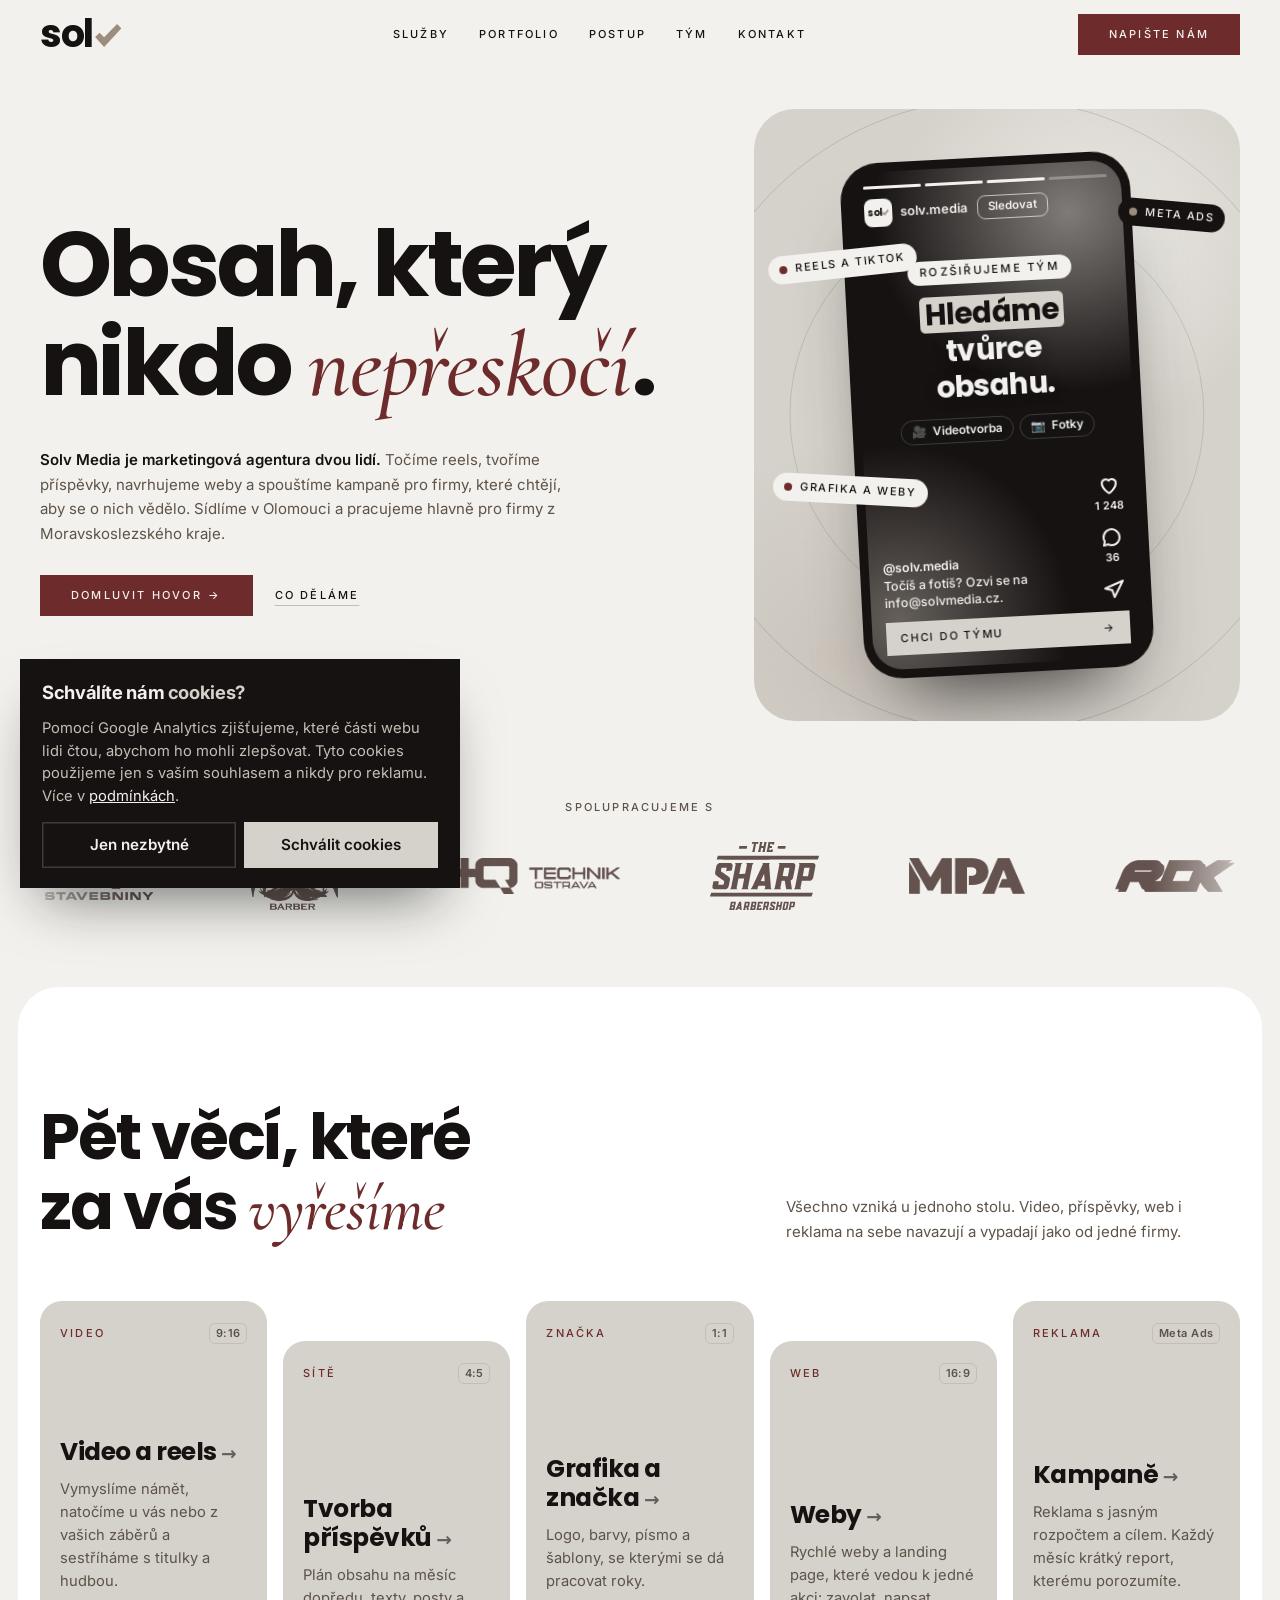
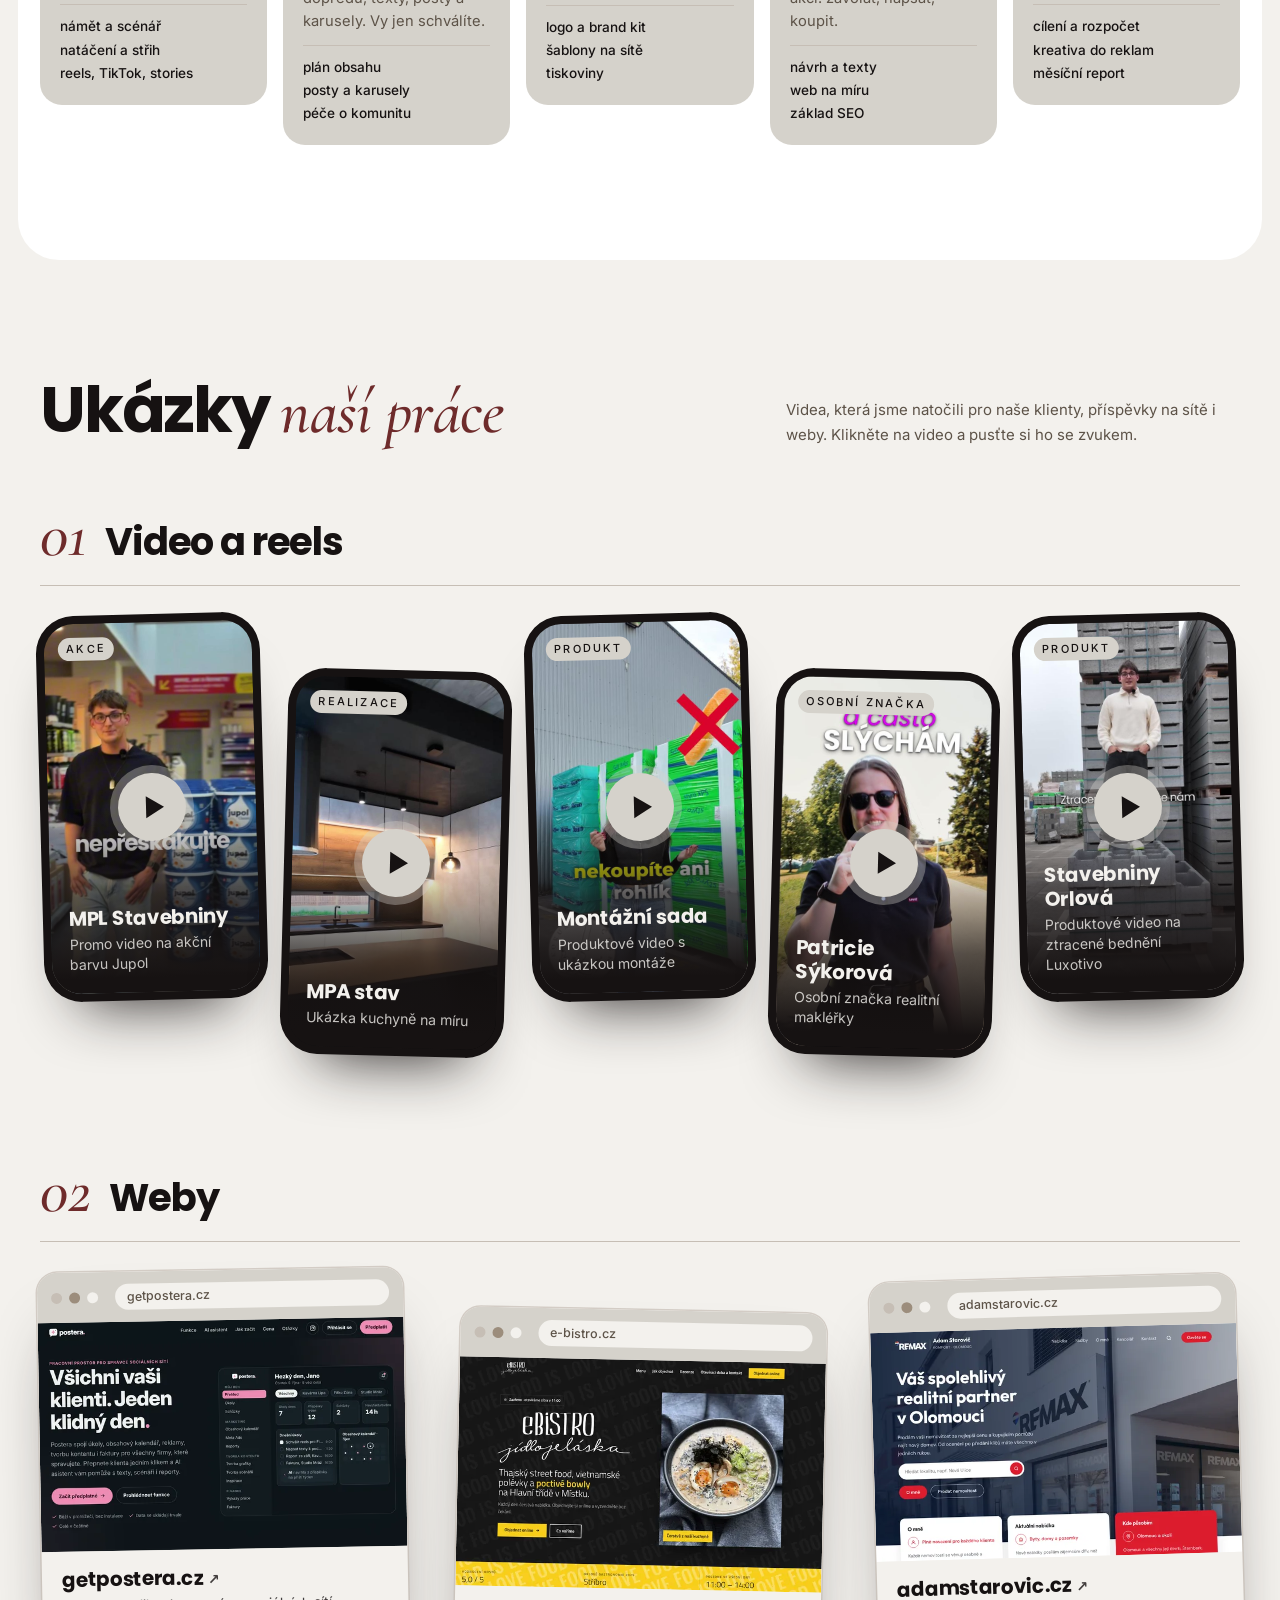
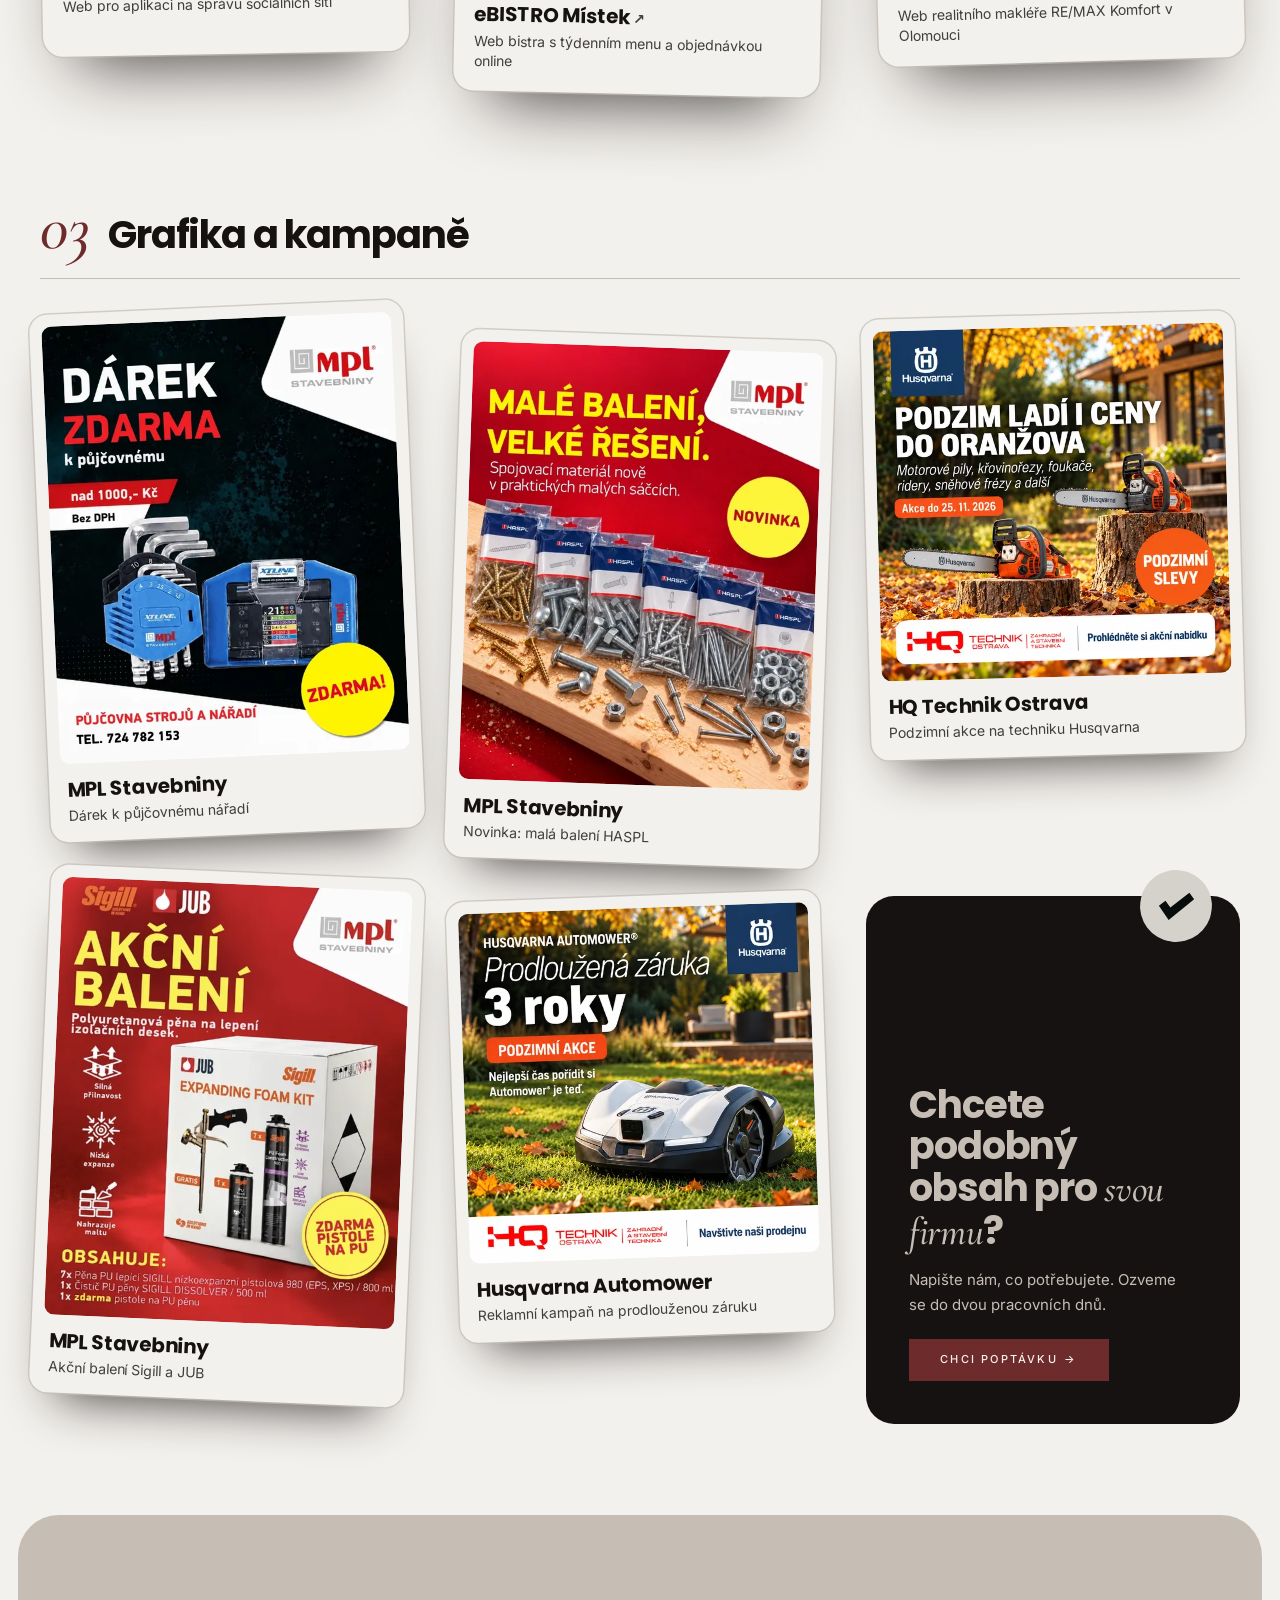
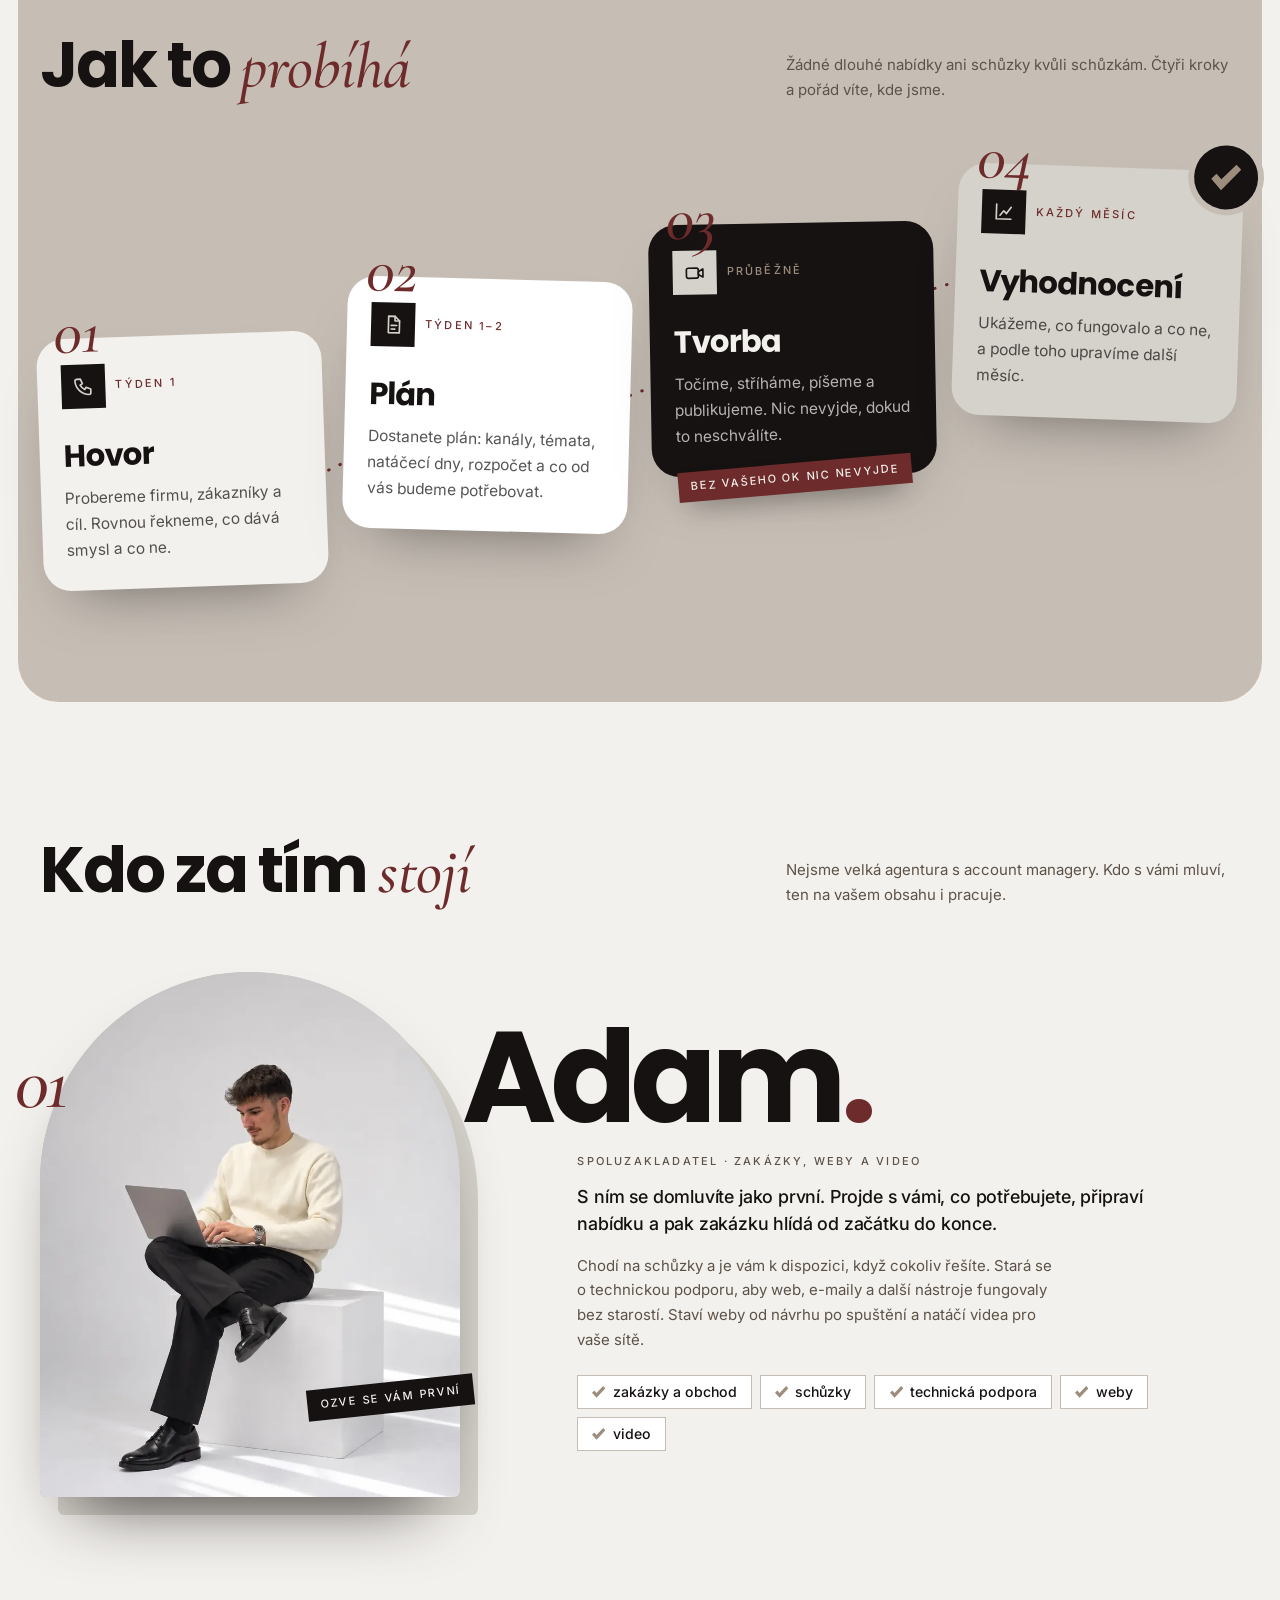
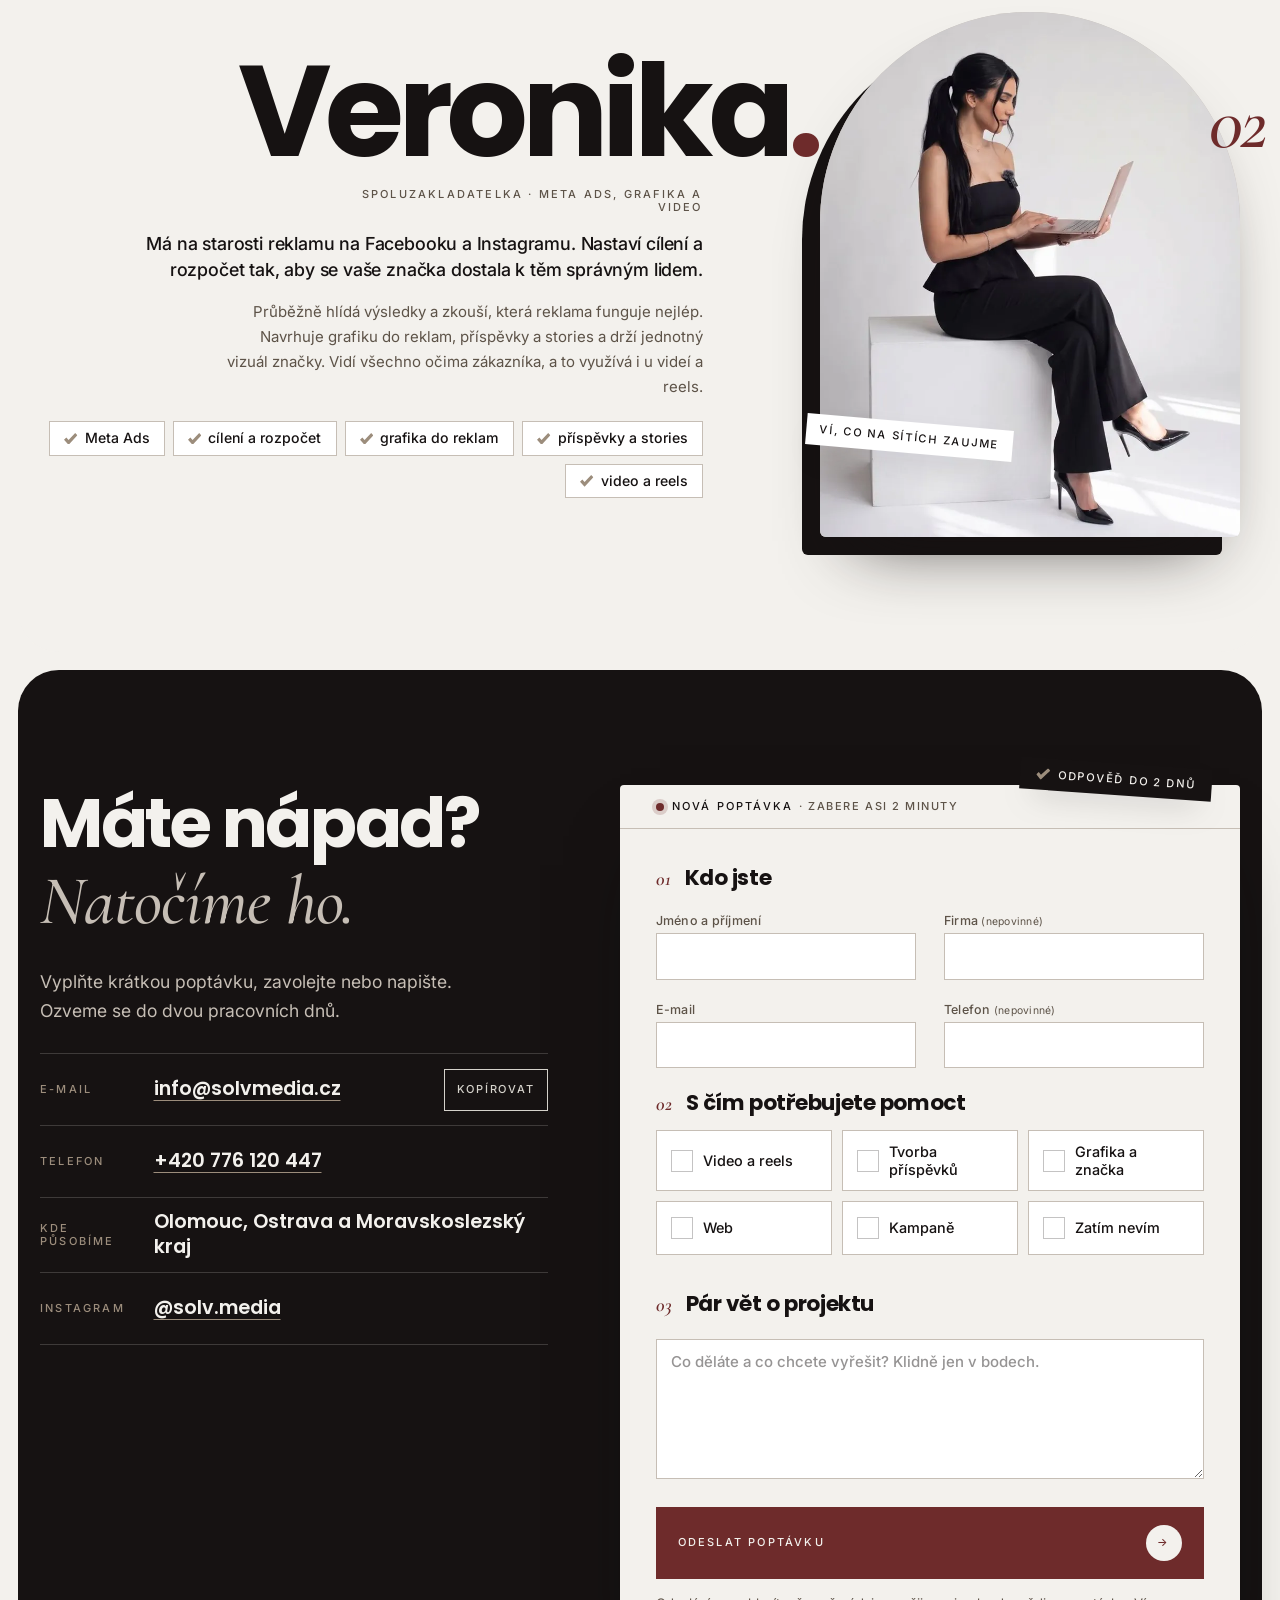
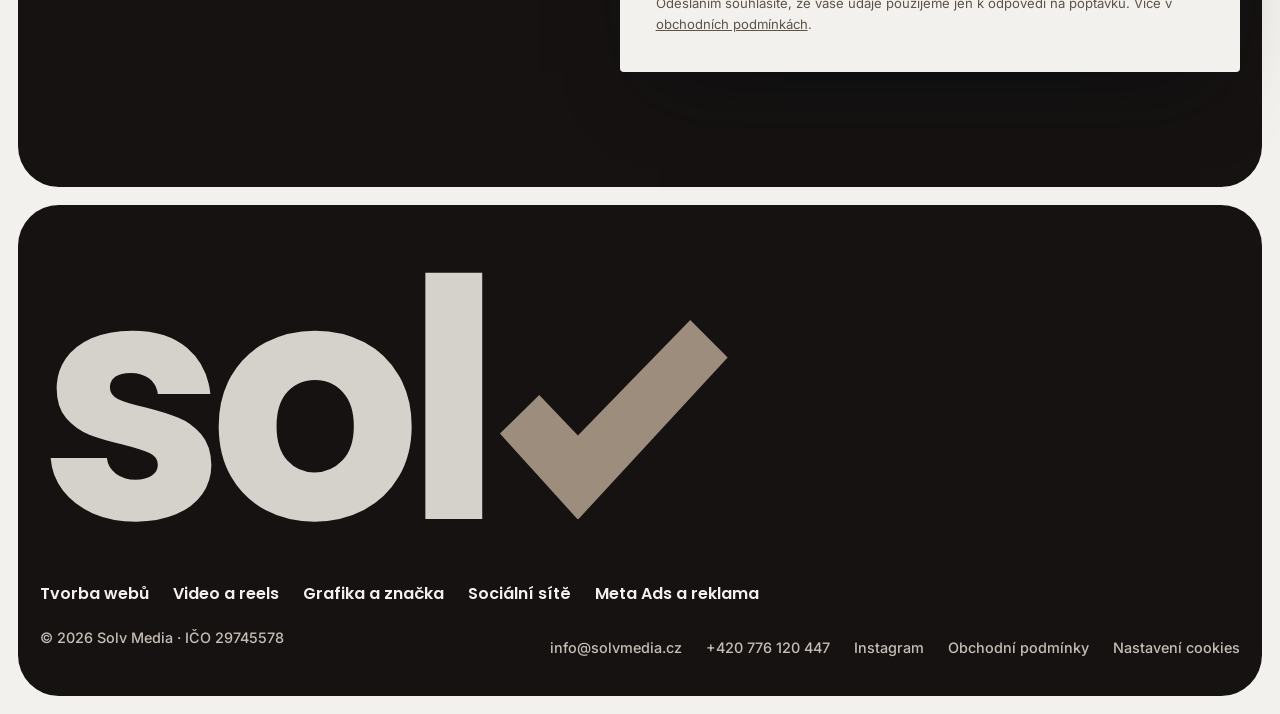
==== commit 99068004: "Náhled: odstraněn pruh s čísly 2. / 0. / 1. v sekci Tým Co-Authored-By: Claude Opus 5.5 <noreply@ant" ====
--- a/index.html
+++ b/index.html
@@ -1076,11 +1076,6 @@
           </div>
         </article>
       </div>
-      <ul class="crew-facts">
-        <li><b>2</b><span>lidi, kteří na vaší značce opravdu pracují</span></li>
-        <li><b>0</b><span>account managerů a přeposílání mezi odděleními</span></li>
-        <li><b>1</b><span>kontakt, který zná celou vaši zakázku</span></li>
-      </ul>
     </div>
   </section>
 
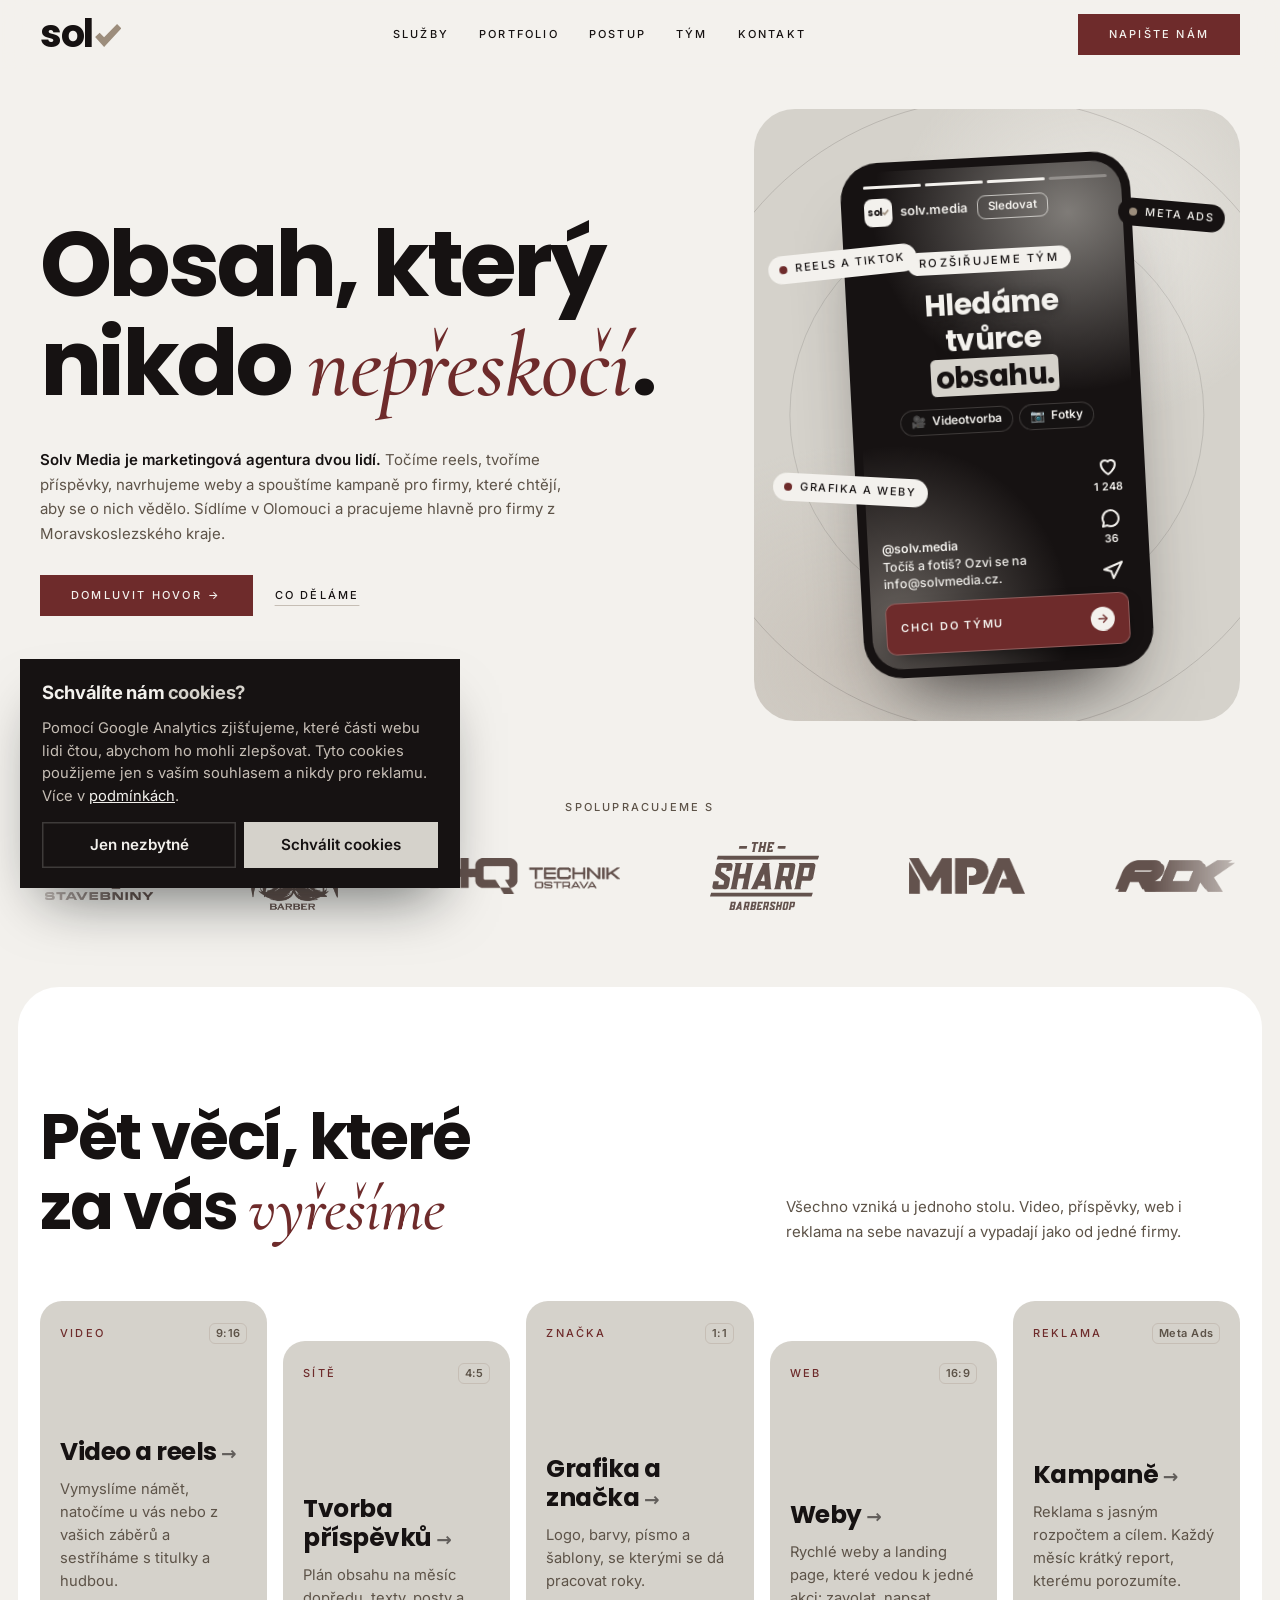
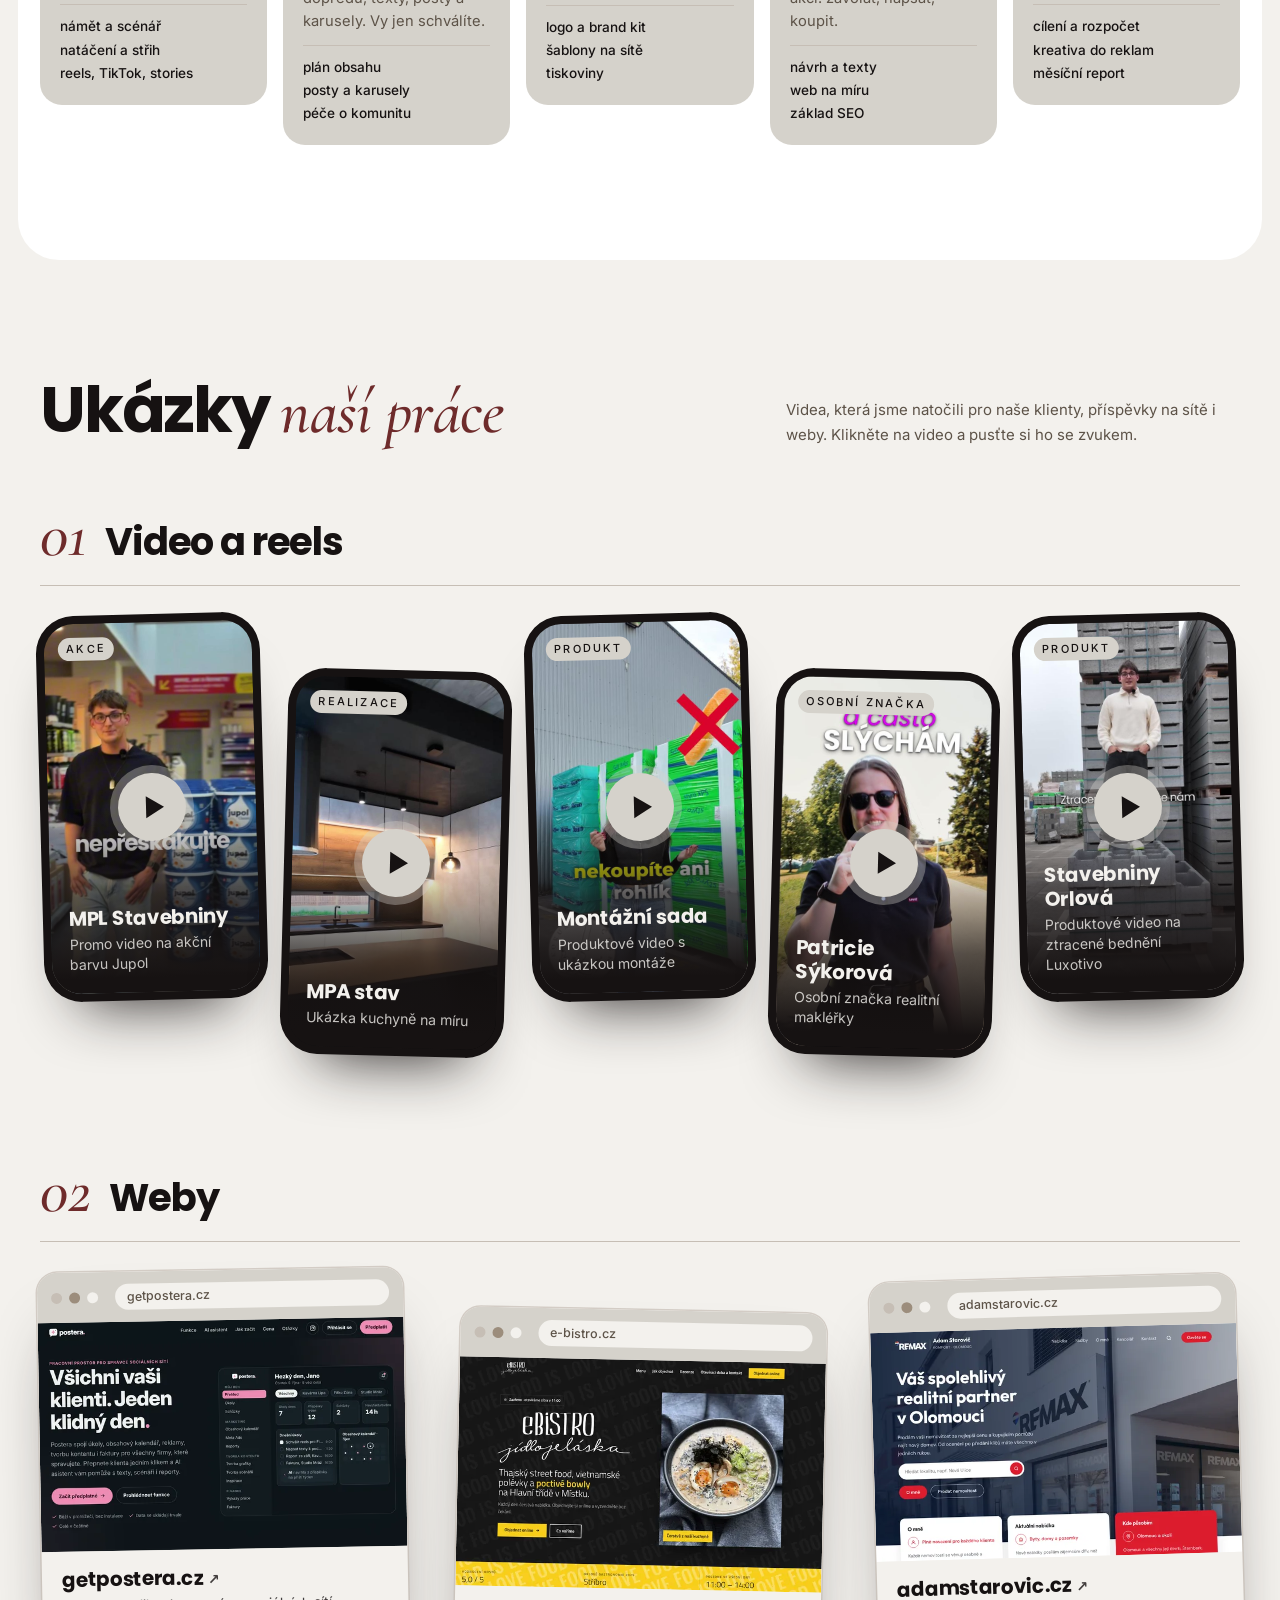
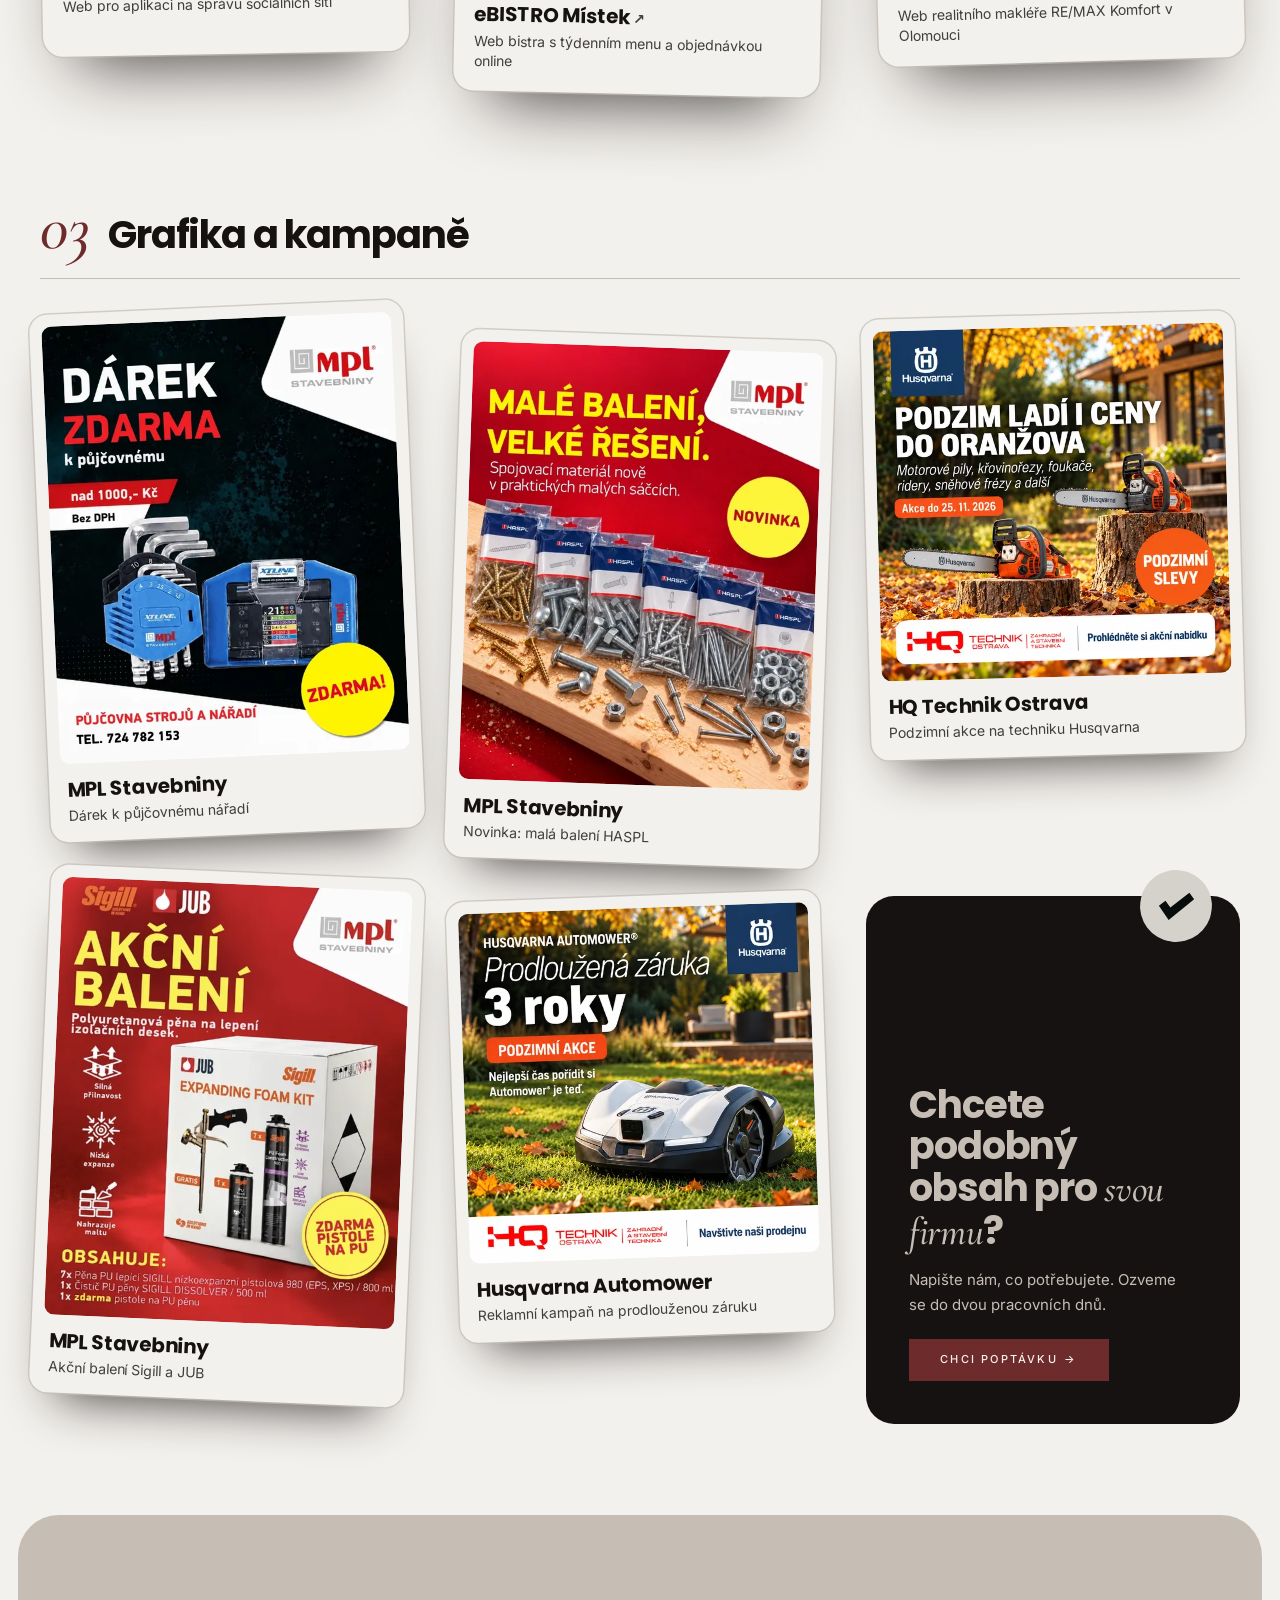
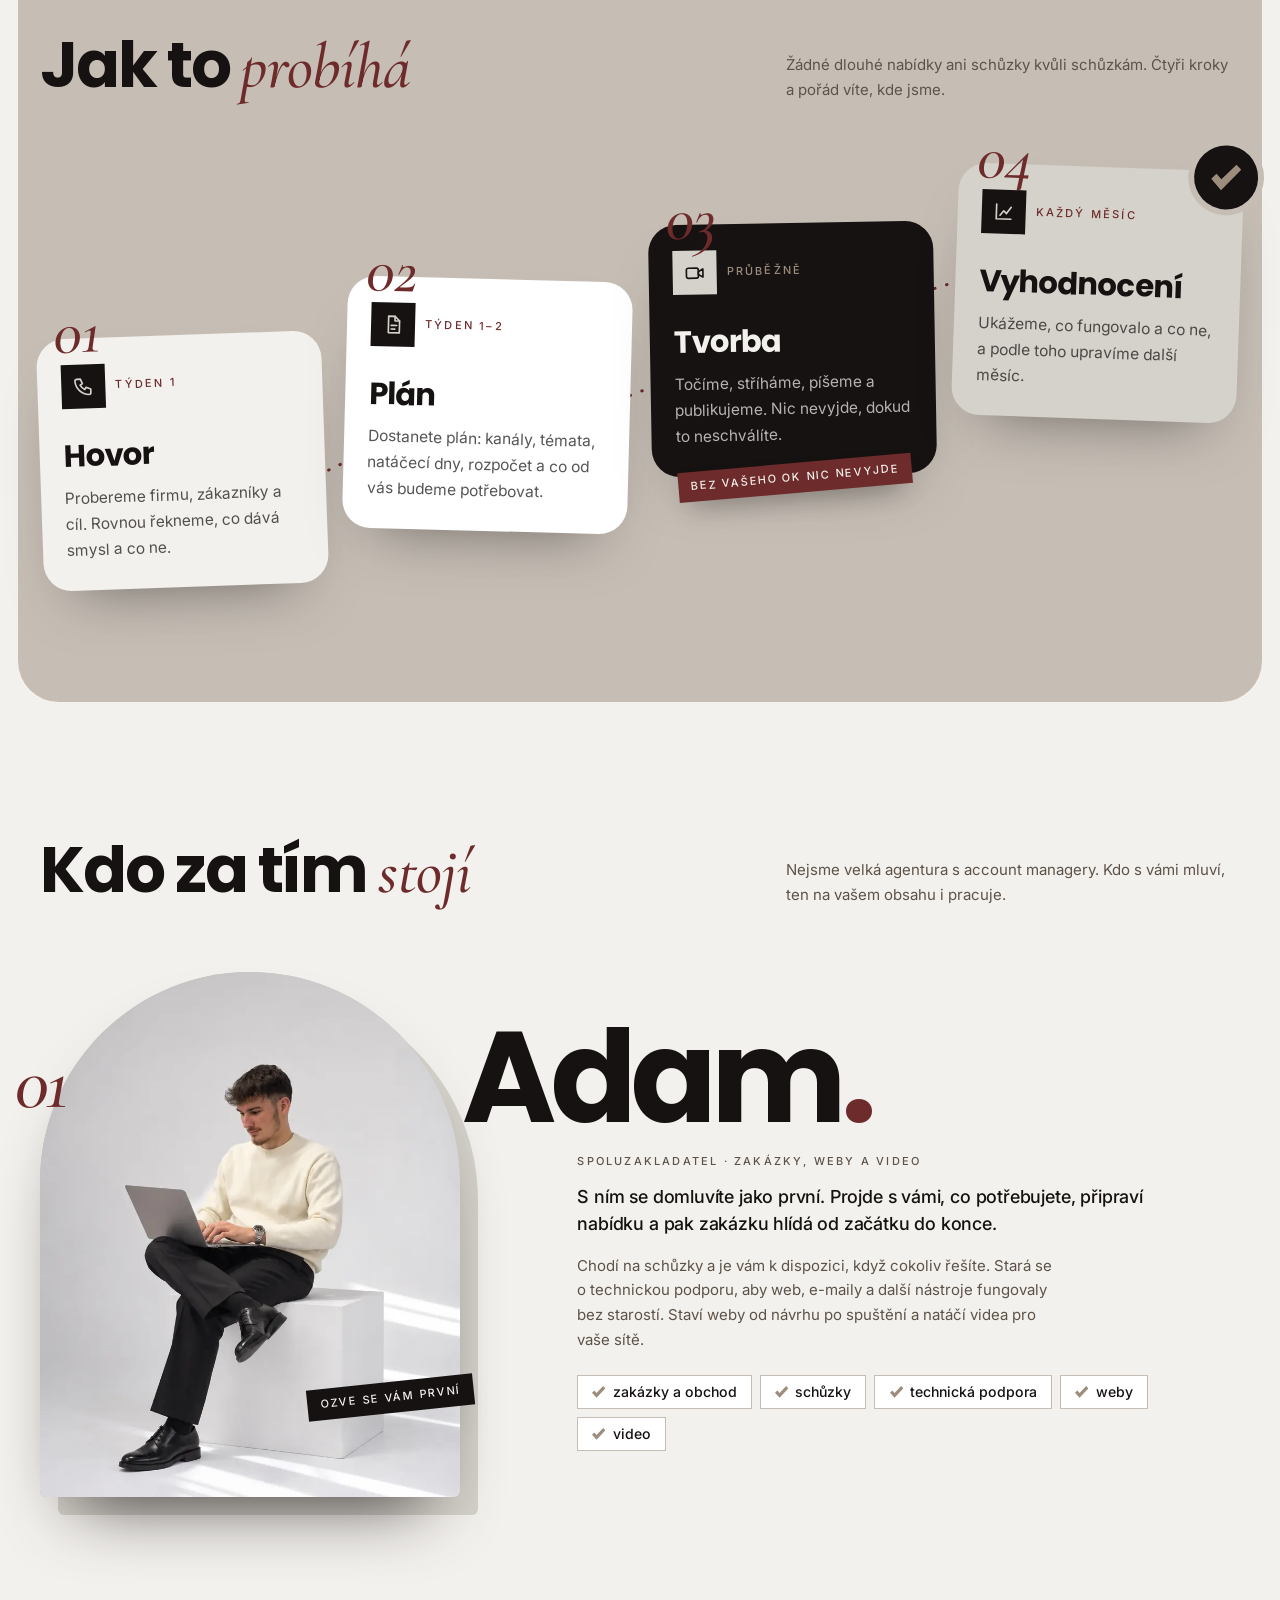
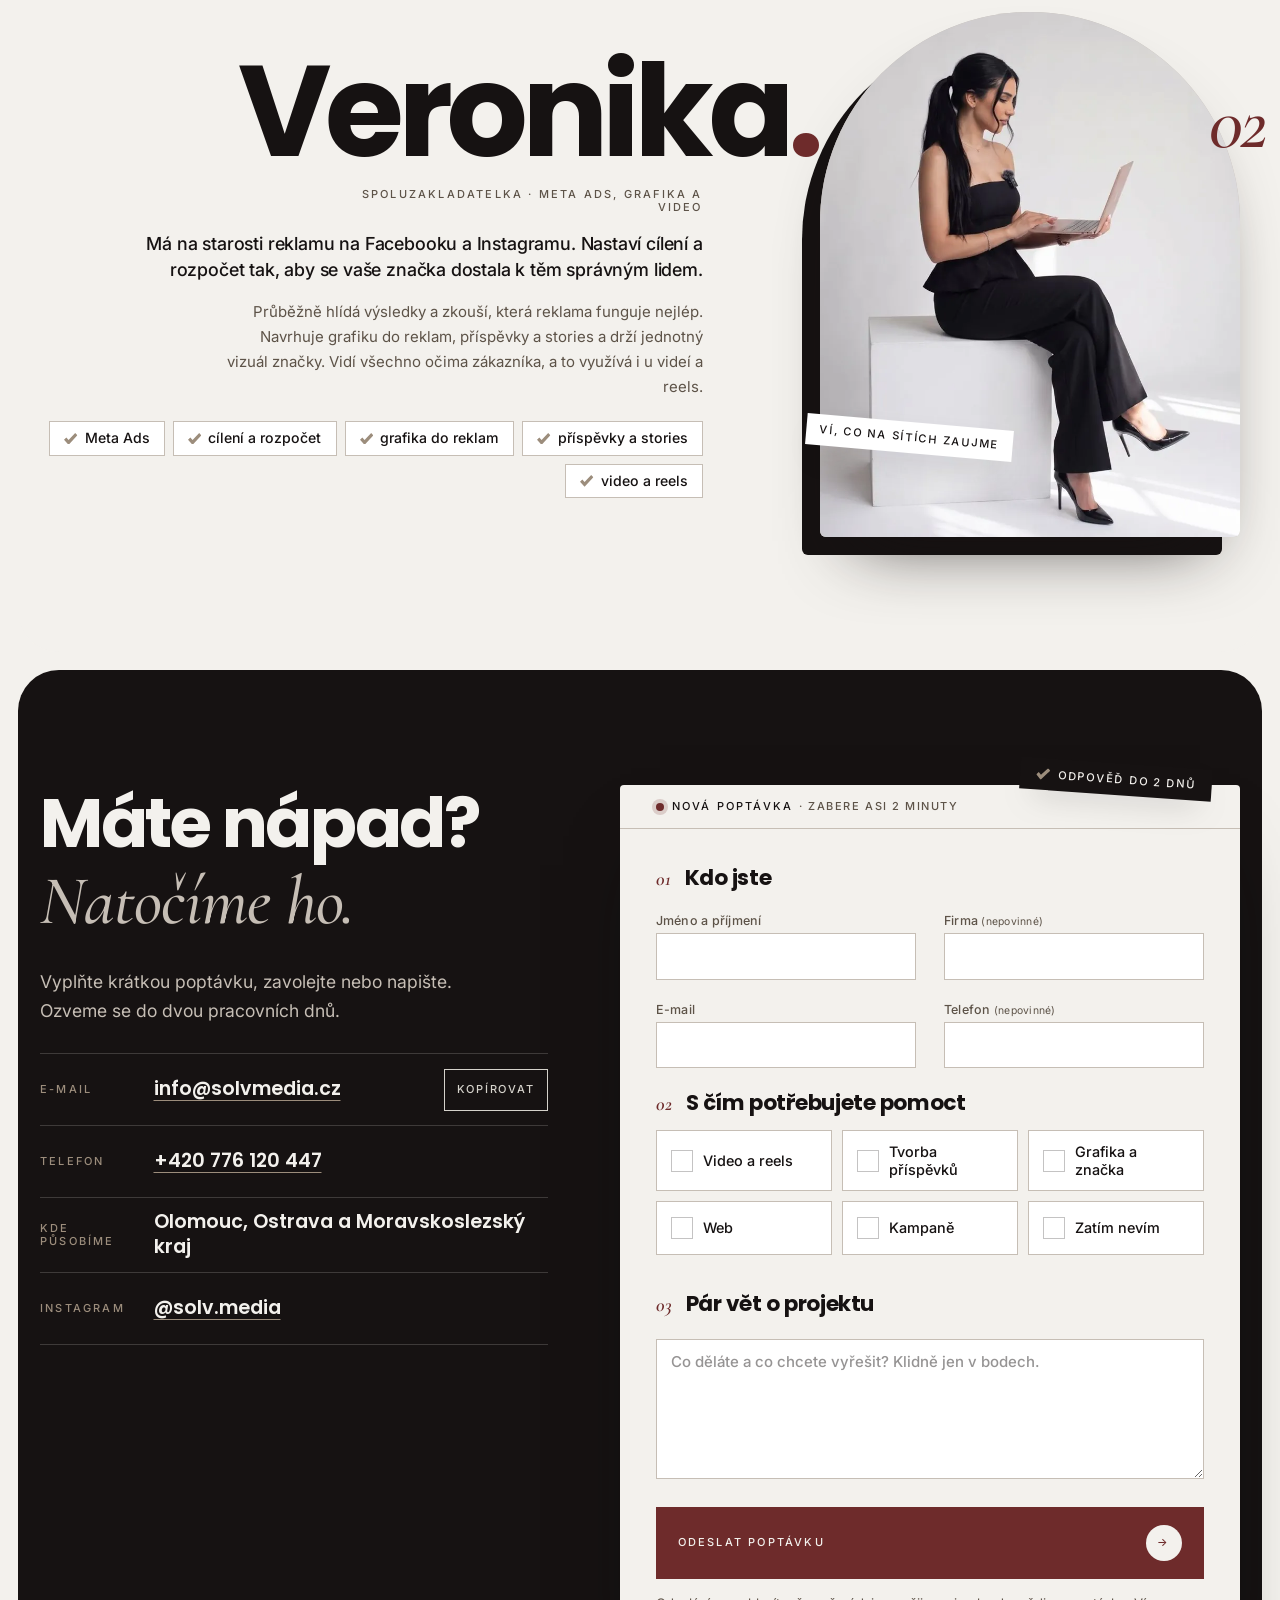
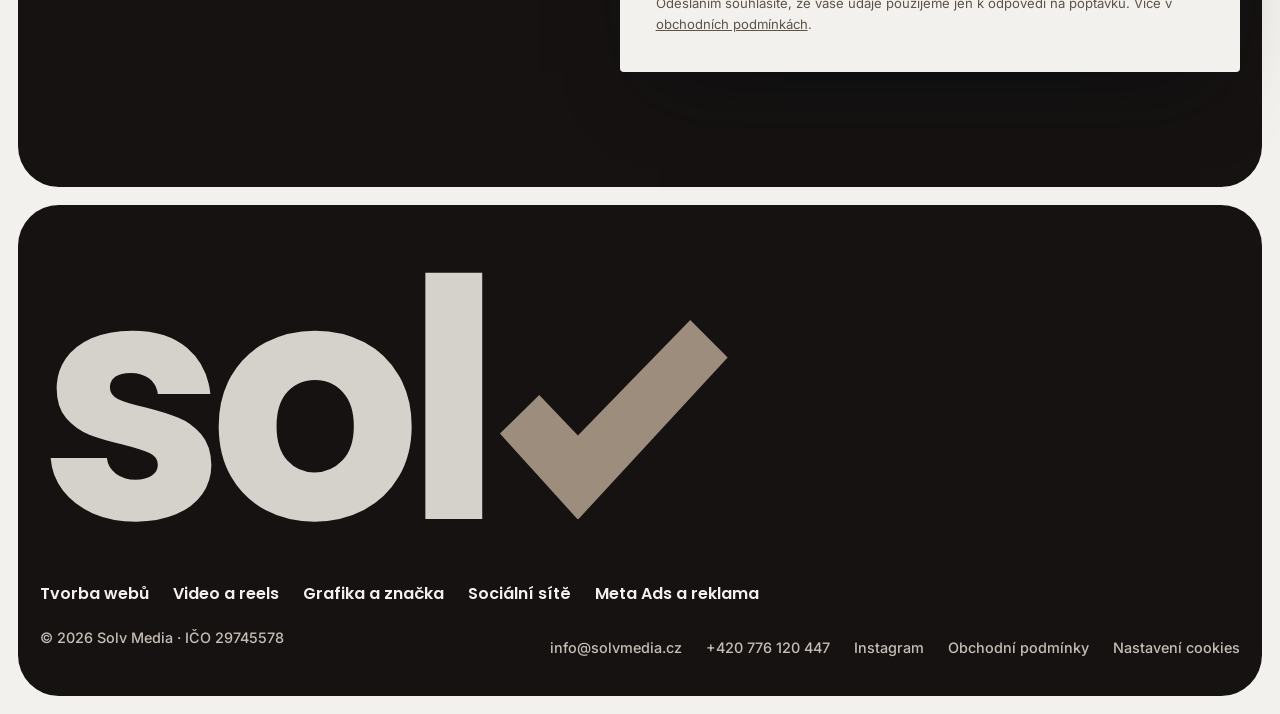
==== commit d1645ca9: "Náhled: tlačítko Chci do týmu ve vínové Co-Authored-By: Claude Opus 5.5 <noreply@anthropic.com> Clau" ====
--- a/index.html
+++ b/index.html
@@ -848,6 +848,12 @@
 footer .services-nav { font: 600 1rem/1.4 var(--font-head); }
 @media (max-width: 820px) { header nav a { font: 600 1.5rem/1.2 var(--font-head); letter-spacing: 0; text-transform: none; } }
 @media (max-width: 620px) { .cta-tile .cta-h { font-size: 1.6rem; } .mate-name, .mate-flip .mate-name { font-size: 3.2rem; } .crew-facts b { font-size: 2.6rem; } }
+
+/* Tlačítko „Chci do týmu“ v telefonu: vínové, jasně klikací */
+.reel-cta { background: var(--wine); color: var(--paper); border: 1px solid color-mix(in srgb, var(--paper) 25%, transparent); border-radius: 10px; padding: 13px 14px; font: 600 11px/1 var(--font-body); letter-spacing: .16em; text-transform: uppercase; box-shadow: 0 10px 22px -10px rgba(0,0,0,.7); cursor: pointer; }
+.reel-cta .arr { display: grid; place-items: center; width: 24px; height: 24px; border-radius: 50%; background: var(--paper); color: var(--wine); font-size: 13px; letter-spacing: 0; }
+.reel-cta:hover { background: var(--wine-d); transform: translateY(-2px); }
+.reel-cta:focus-visible { outline: 2px solid var(--paper); outline-offset: 2px; }
 </style>
 </head>
 <body>
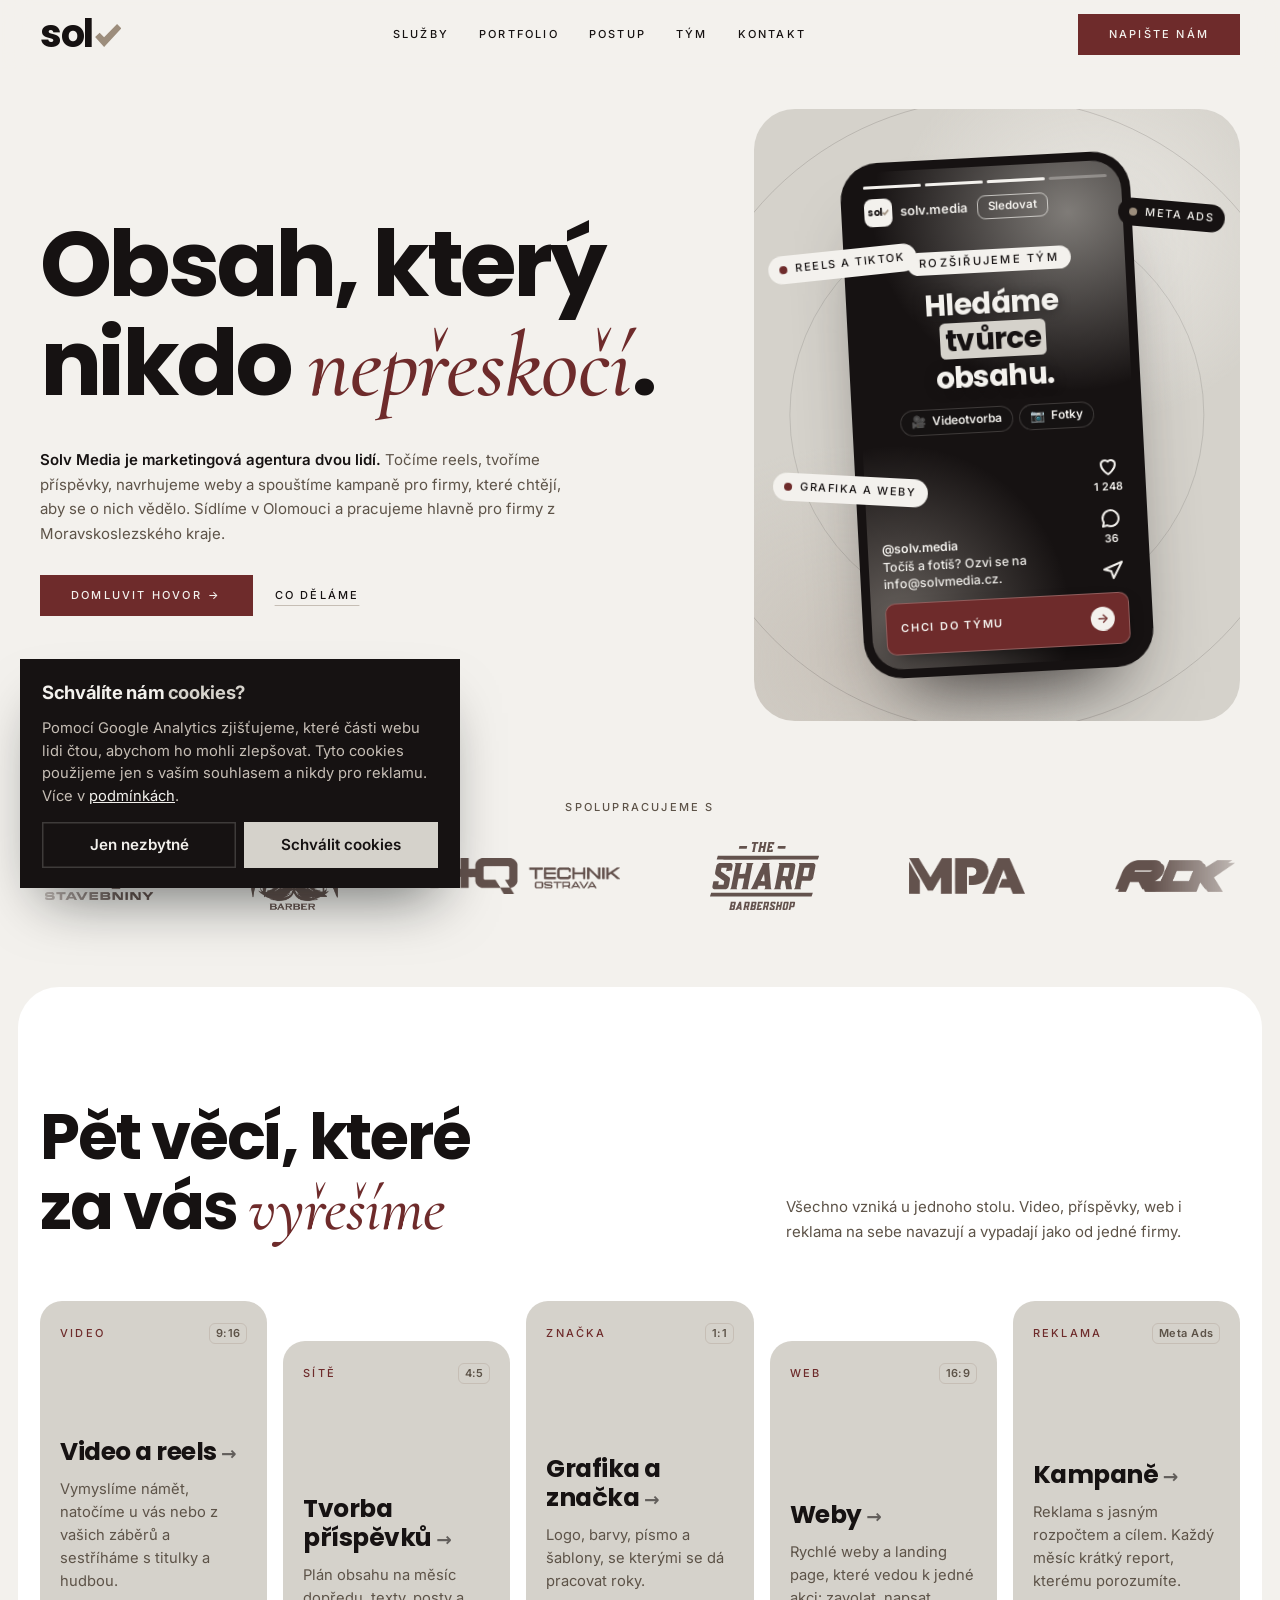
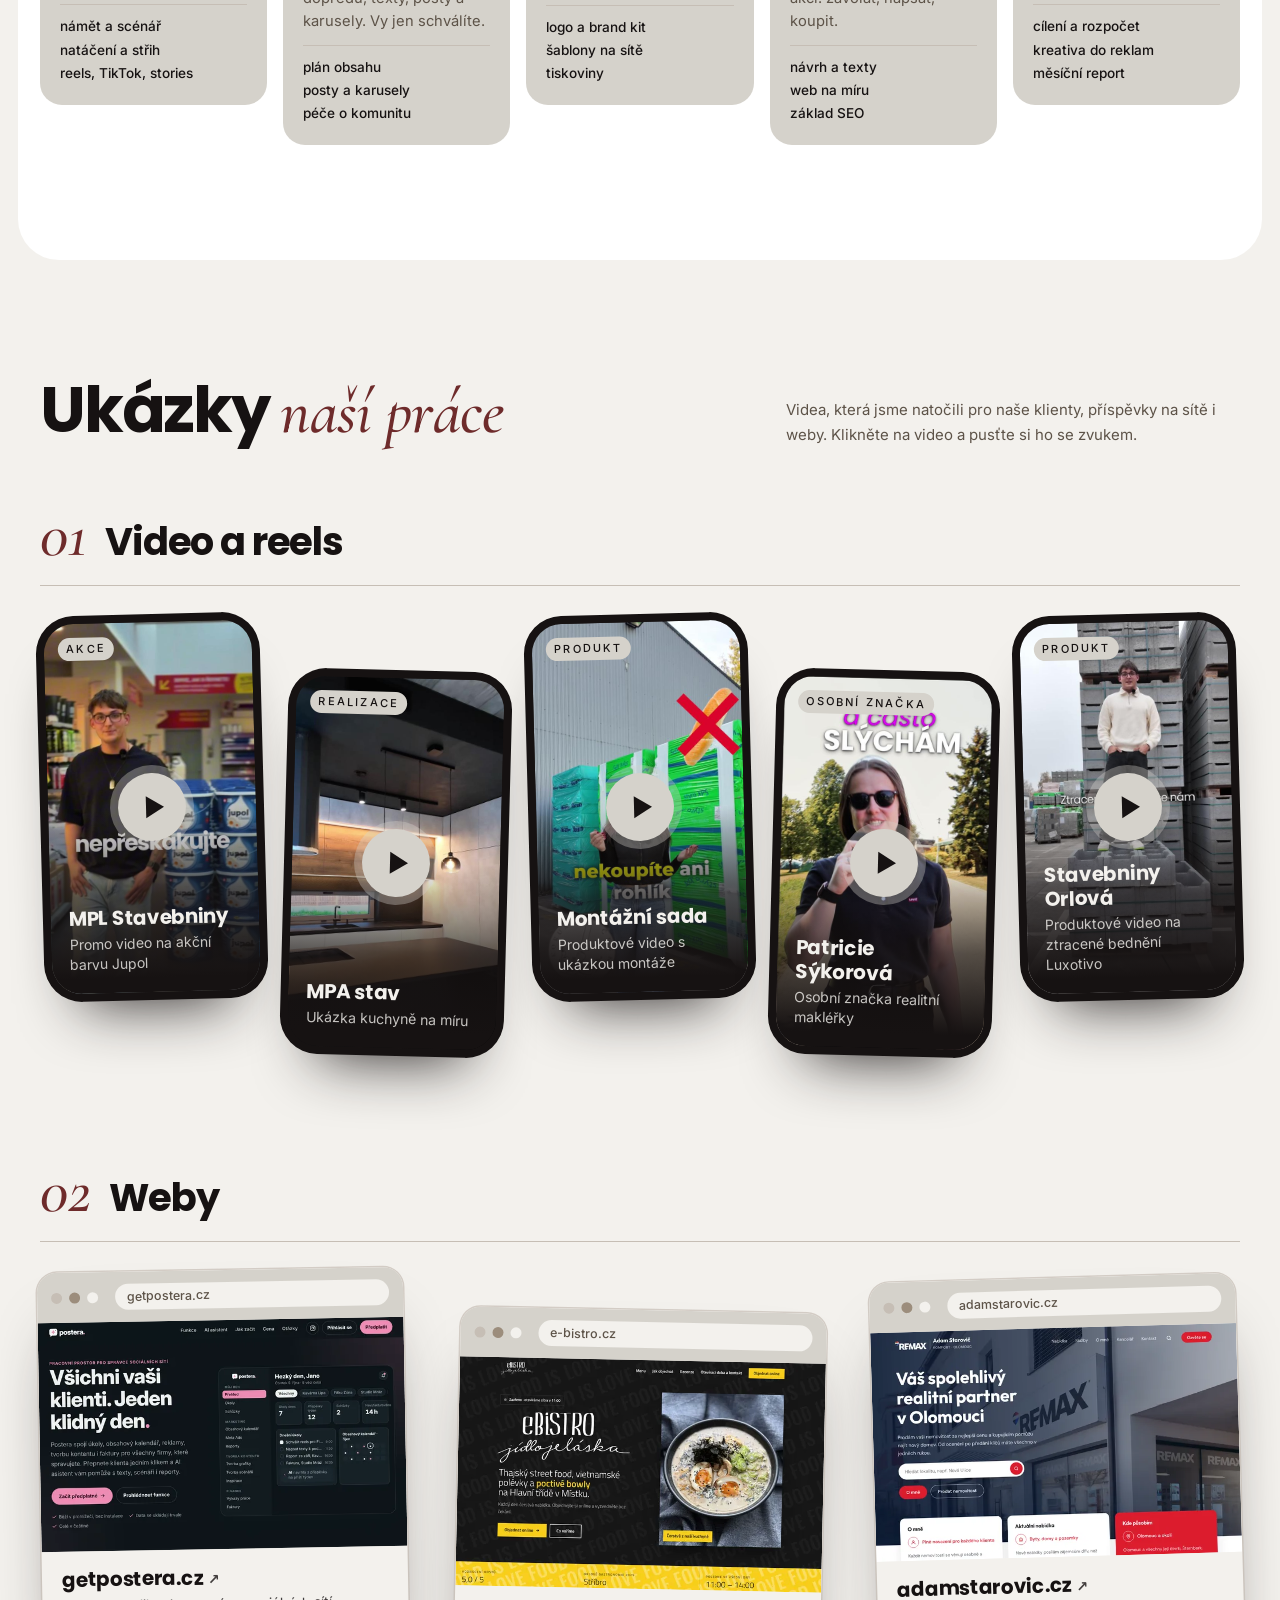
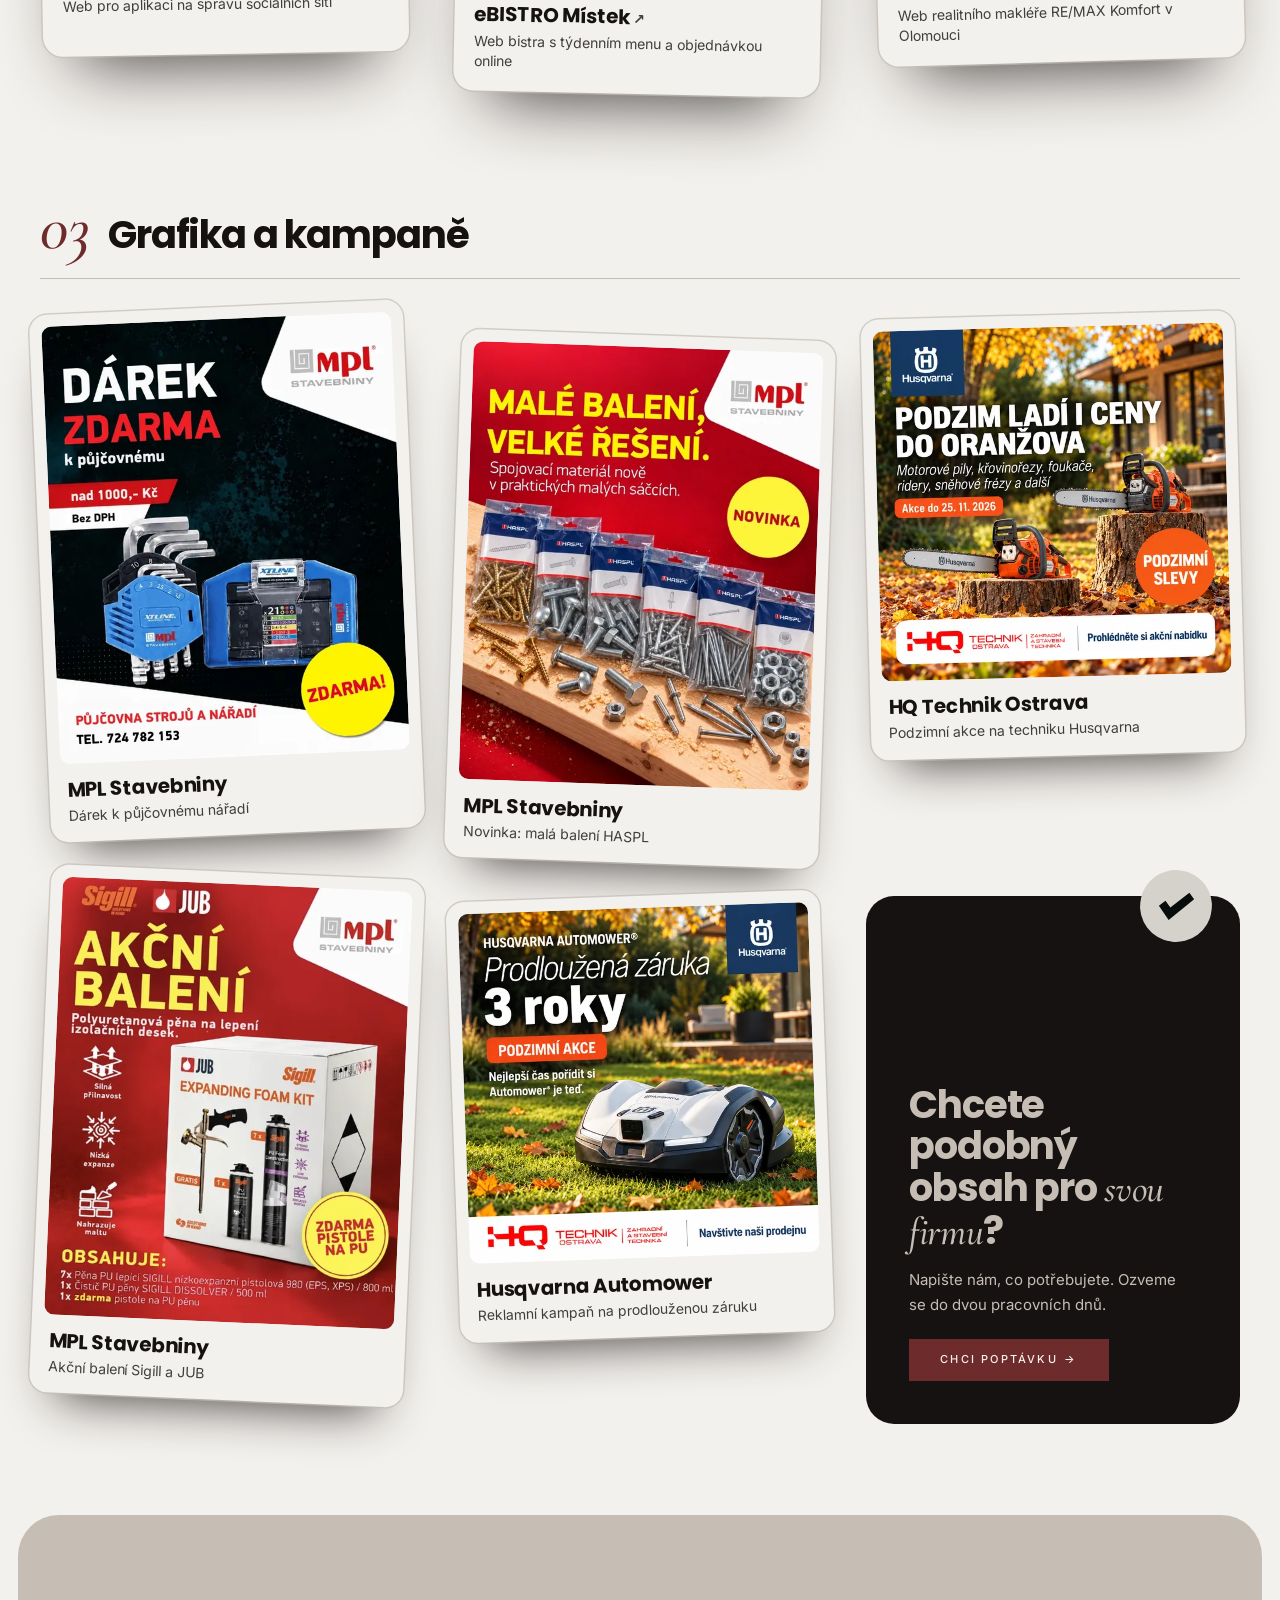
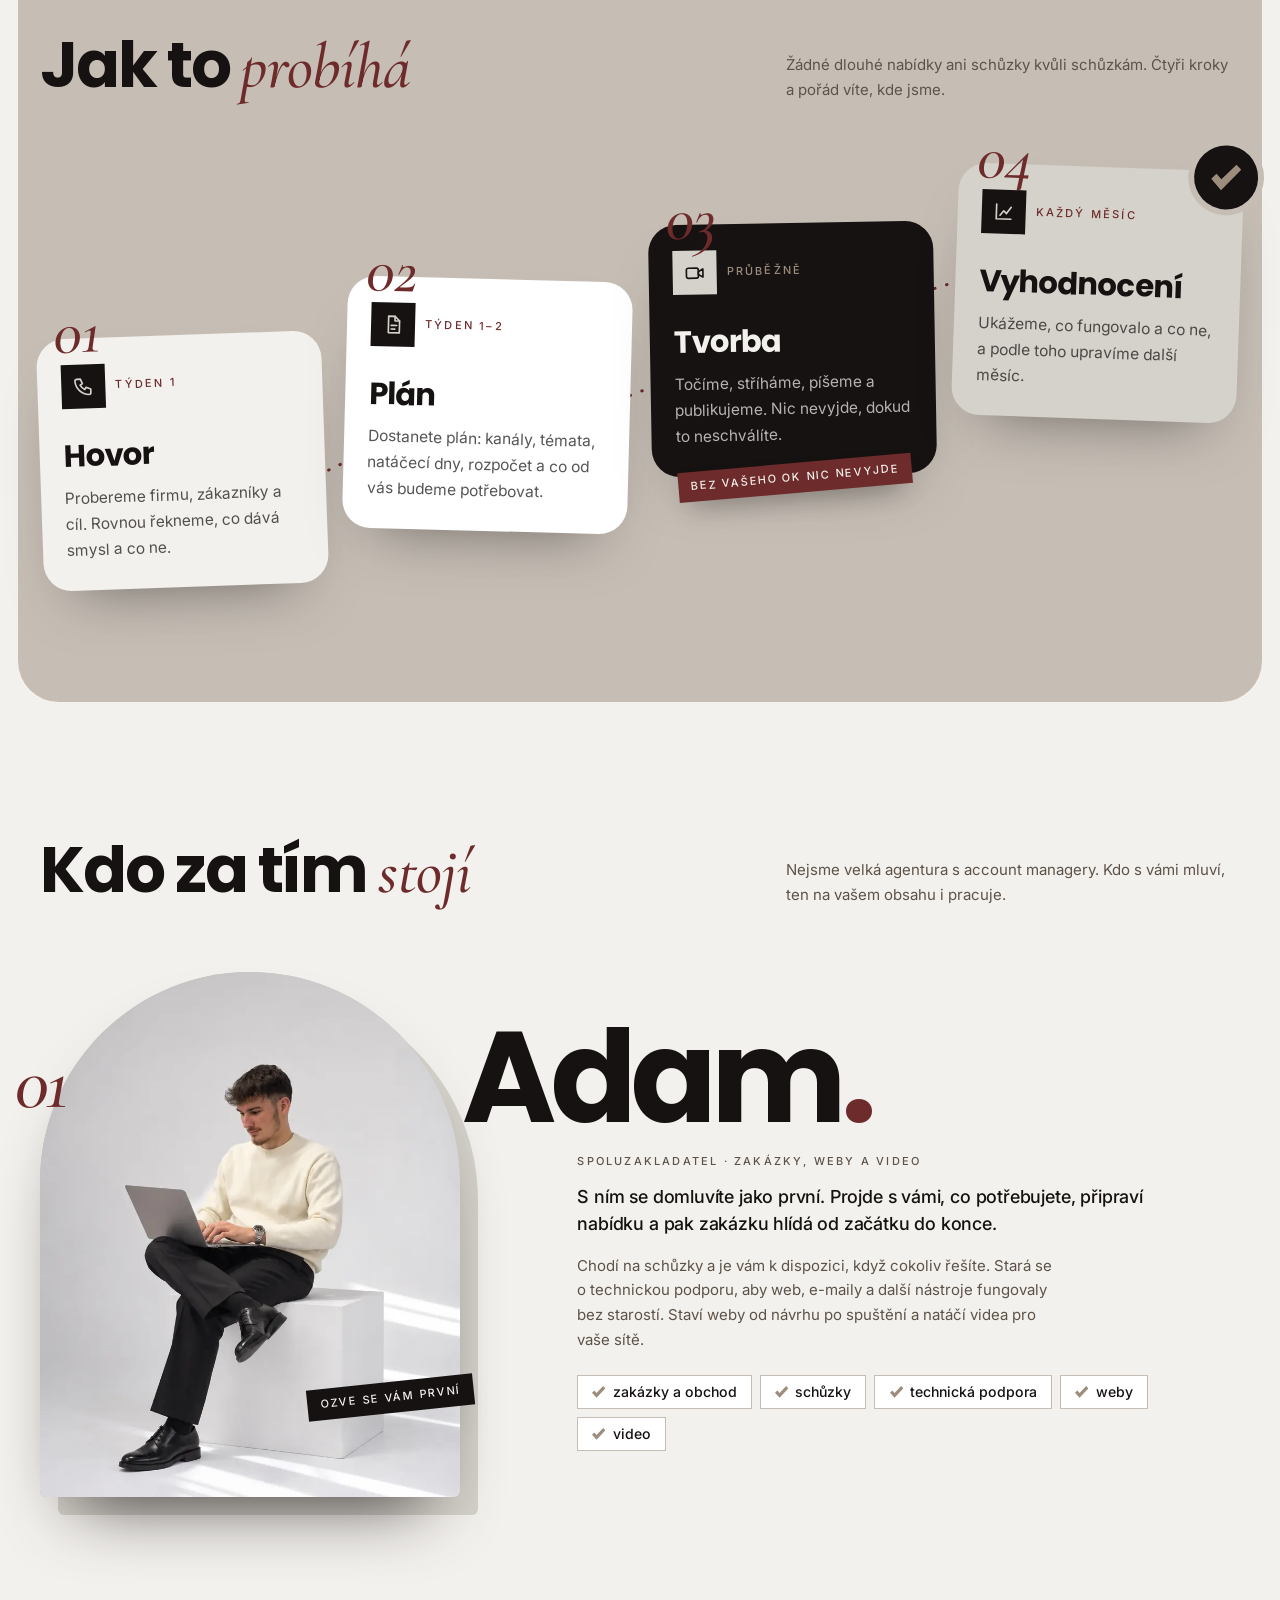
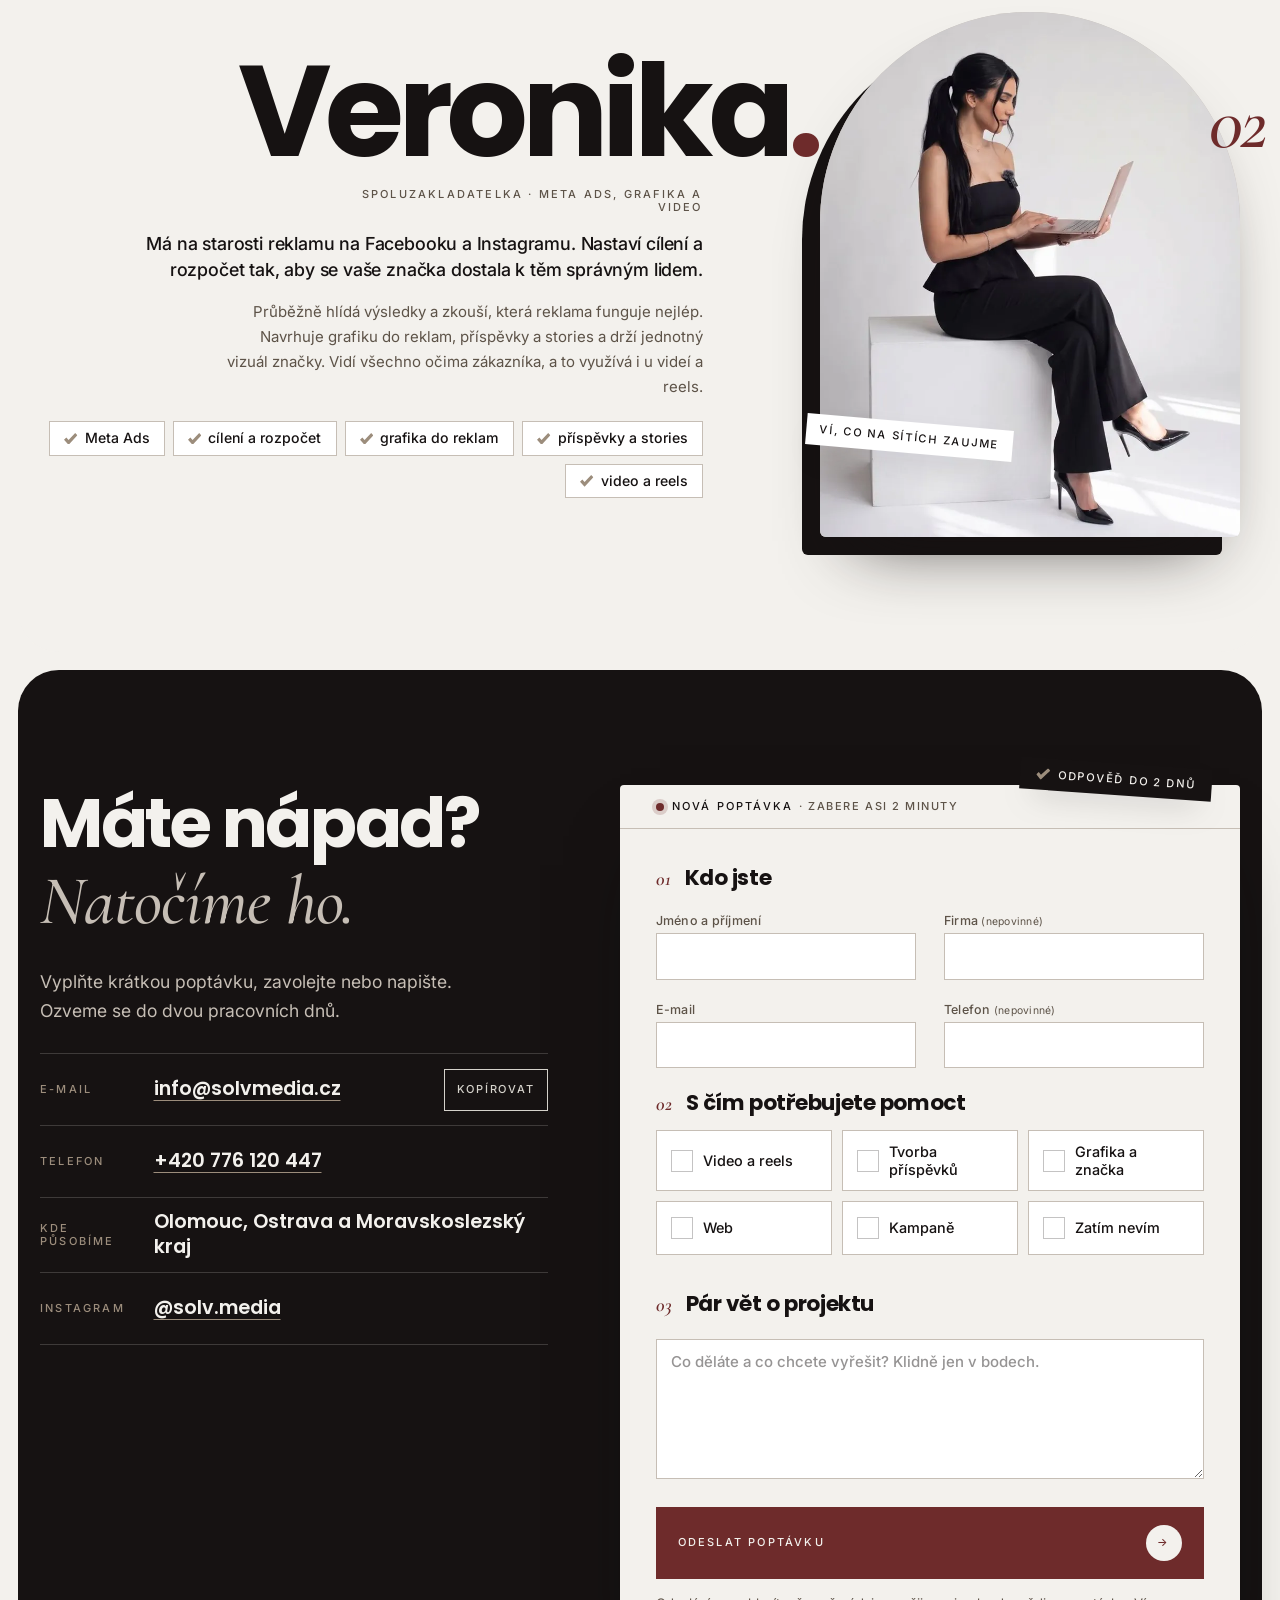
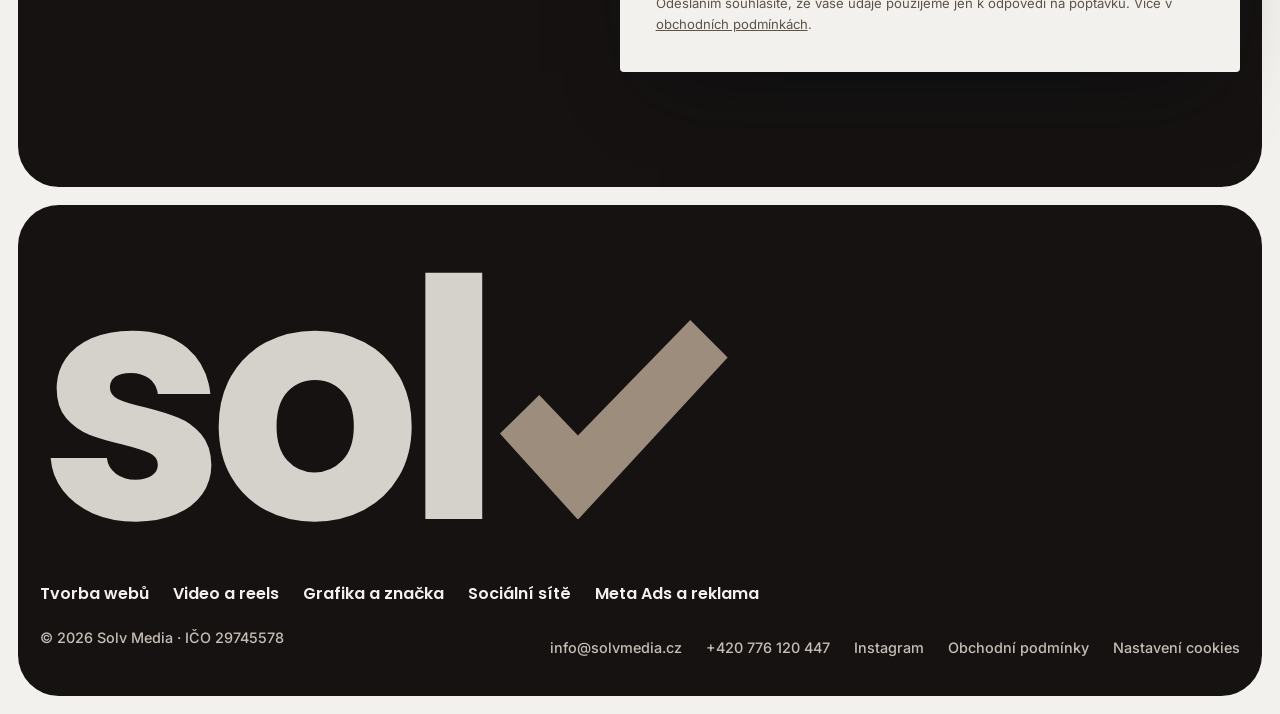
==== commit 57b4300f: "Nový vzhled i na podstránkách (služby, obchodní podmínky, 404) Co-Authored-By: Claude Opus 5.5 <nore" ====
--- a/index.html
+++ b/index.html
@@ -28,7 +28,7 @@
 <link rel="apple-touch-icon" href="/apple-touch-icon.png">
 <link rel="manifest" href="/site.webmanifest">
 <script type="application/ld+json">{"@context": "https://schema.org", "@graph": [{"@type": "Organization", "@id": "https://solvmedia.cz/#org", "name": "Solv Media", "alternateName": ["Solvmedia", "SolvMedia", "Solv", "solv.media", "solvmedia.cz", "Solve Media", "Solvemedia", "Solf Media", "Solfmedia", "Solw Media", "Sólv Media"], "url": "https://solvmedia.cz/", "logo": {"@type": "ImageObject", "@id": "https://solvmedia.cz/#logo", "url": "https://solvmedia.cz/img/icon-512.png", "width": 512, "height": 512, "caption": "Solv Media"}, "image": "https://solvmedia.cz/img/og-image.jpg", "description": "Marketingová agentura Solv Media. Natáčíme reels a videa, tvoříme příspěvky a grafiku, stavíme weby a spravujeme reklamy Meta Ads. Napište si o nabídku.", "email": "info@solvmedia.cz", "telephone": "+420776120447", "identifier": {"@type": "PropertyValue", "propertyID": "IČO", "value": "29745578"}, "sameAs": ["https://instagram.com/solv.media/"], "areaServed": [{"@type": "City", "name": "Olomouc"}, {"@type": "City", "name": "Ostrava"}, {"@type": "City", "name": "Frýdek-Místek"}, {"@type": "AdministrativeArea", "name": "Moravskoslezský kraj"}, {"@type": "AdministrativeArea", "name": "Olomoucký kraj"}, {"@type": "Country", "name": "Česko"}], "knowsAbout": ["tvorba videí", "reels", "TikTok", "správa sociálních sítí", "grafický design", "tvorba webů", "Meta Ads", "online marketing"], "founder": [{"@type": "Person", "name": "Adam", "jobTitle": "Spoluzakladatel"}, {"@type": "Person", "name": "Veronika", "jobTitle": "Spoluzakladatelka"}], "contactPoint": {"@type": "ContactPoint", "contactType": "customer service", "email": "info@solvmedia.cz", "telephone": "+420776120447", "availableLanguage": "cs"}, "makesOffer": [{"@type": "Offer", "itemOffered": {"@type": "Service", "name": "Video a reels", "description": "Námět, natáčení a střih videí pro reels, TikTok a stories.", "url": "https://solvmedia.cz/video"}}, {"@type": "Offer", "itemOffered": {"@type": "Service", "name": "Tvorba příspěvků", "description": "Plán obsahu, texty, posty a karusely na sociální sítě.", "url": "https://solvmedia.cz/socialni-site"}}, {"@type": "Offer", "itemOffered": {"@type": "Service", "name": "Grafika a značka", "description": "Logo, brand kit, šablony na sítě a tiskoviny.", "url": "https://solvmedia.cz/grafika"}}, {"@type": "Offer", "itemOffered": {"@type": "Service", "name": "Tvorba webů", "description": "Weby a landing page na míru včetně textů a základního SEO.", "url": "https://solvmedia.cz/tvorba-webu"}}, {"@type": "Offer", "itemOffered": {"@type": "Service", "name": "Kampaně Meta Ads", "description": "Reklama na Facebooku a Instagramu s jasným rozpočtem a měsíčním reportem.", "url": "https://solvmedia.cz/meta-ads"}}], "slogan": "Obsah, který nikdo nepřeskočí.", "address": {"@type": "PostalAddress", "addressLocality": "Olomouc", "addressRegion": "Olomoucký kraj", "addressCountry": "CZ"}}, {"@type": "WebSite", "@id": "https://solvmedia.cz/#web", "url": "https://solvmedia.cz/", "name": "Solv Media", "alternateName": ["Solvmedia", "solvmedia.cz", "Solv"], "inLanguage": "cs", "publisher": {"@id": "https://solvmedia.cz/#org"}}, {"@type": "WebPage", "@id": "https://solvmedia.cz/#webpage", "url": "https://solvmedia.cz/", "name": "Solv Media – marketingová agentura | Tvorba webů, videa, grafika a Meta Ads", "description": "Marketingová agentura Solv Media z Olomouce: tvorba webů, natáčení videí a reels, grafika, správa sociálních sítí a reklama Meta Ads. Olomouc, Ostrava a Moravskoslezský kraj.", "inLanguage": "cs", "isPartOf": {"@id": "https://solvmedia.cz/#web"}, "about": {"@id": "https://solvmedia.cz/#org"}, "primaryImageOfPage": {"@type": "ImageObject", "url": "https://solvmedia.cz/img/og-image.jpg", "width": 1200, "height": 630}}]}</script>
-<meta name="theme-color" content="#FFF7EC">
+<meta name="theme-color" content="#F3F1ED">
 <script src="/cookies.js"></script>
 <link rel="preconnect" href="https://fonts.googleapis.com">
 <link rel="preconnect" href="https://fonts.gstatic.com" crossorigin>
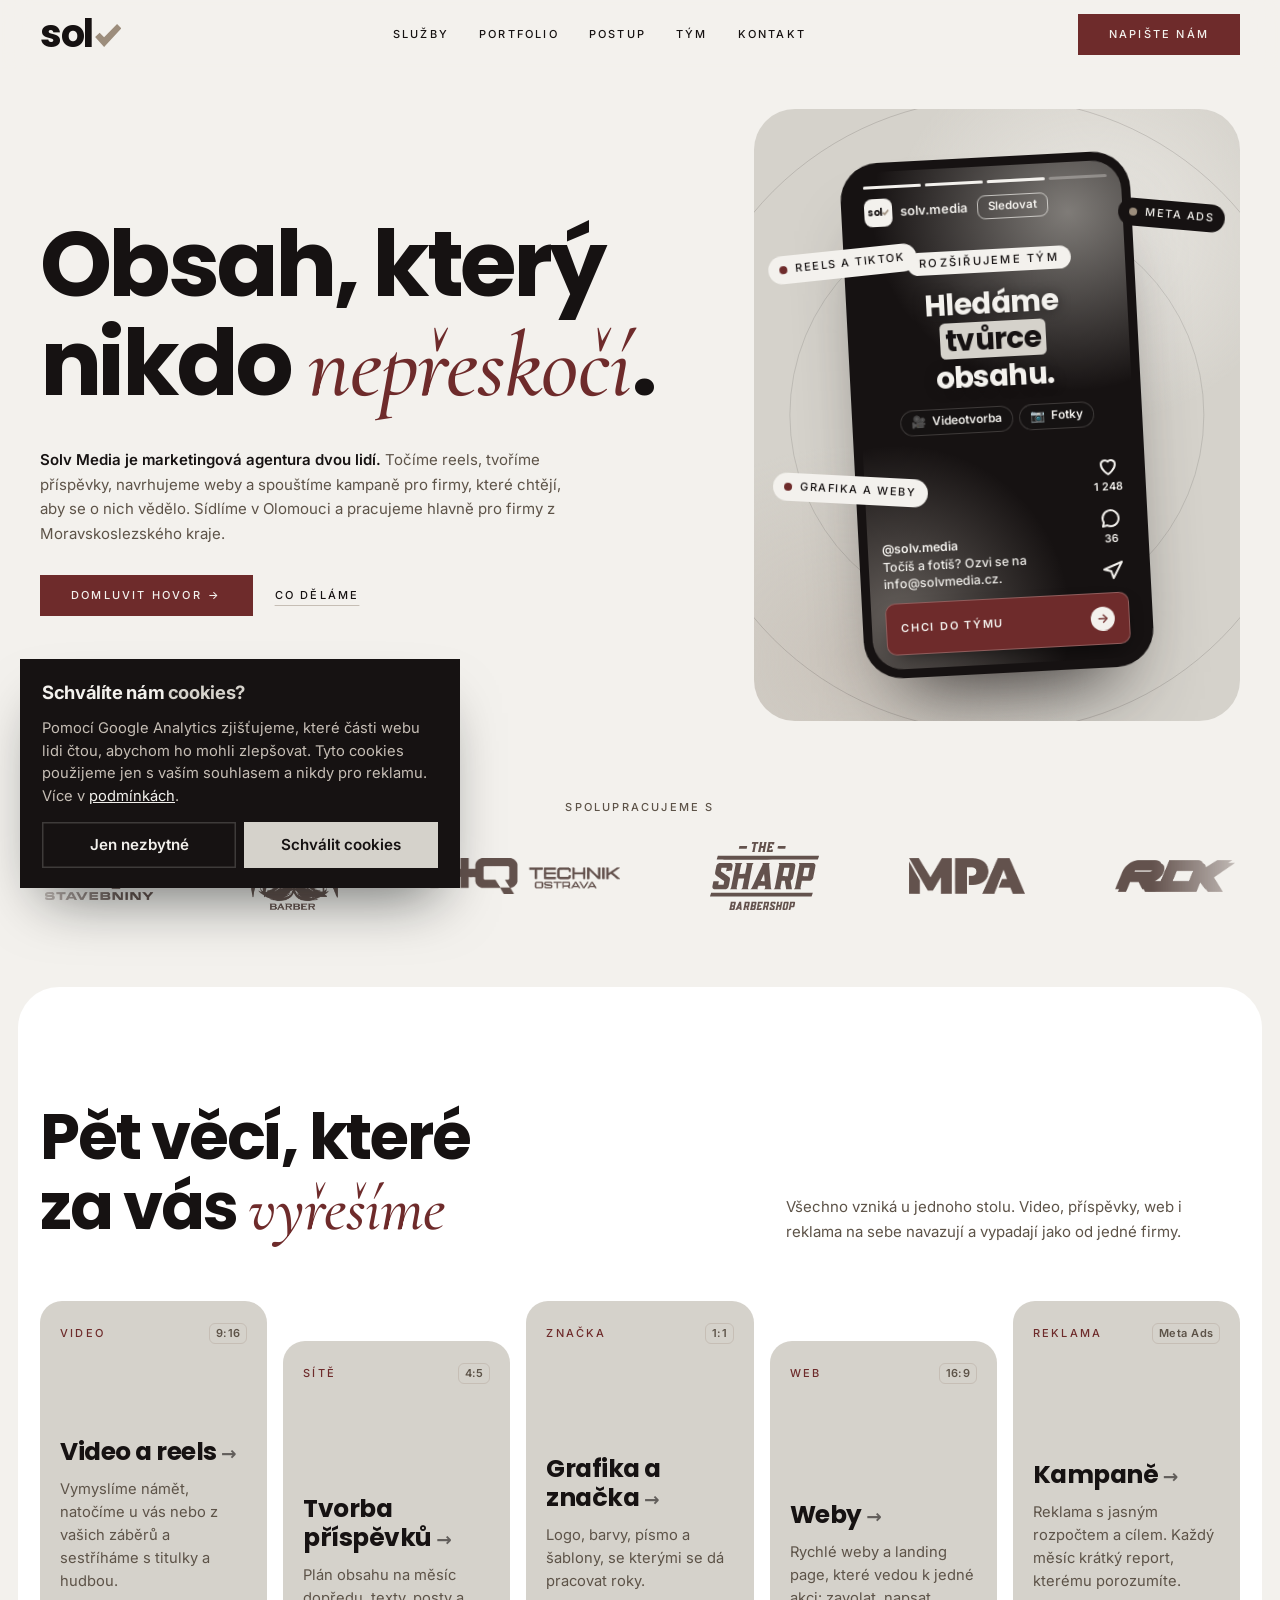
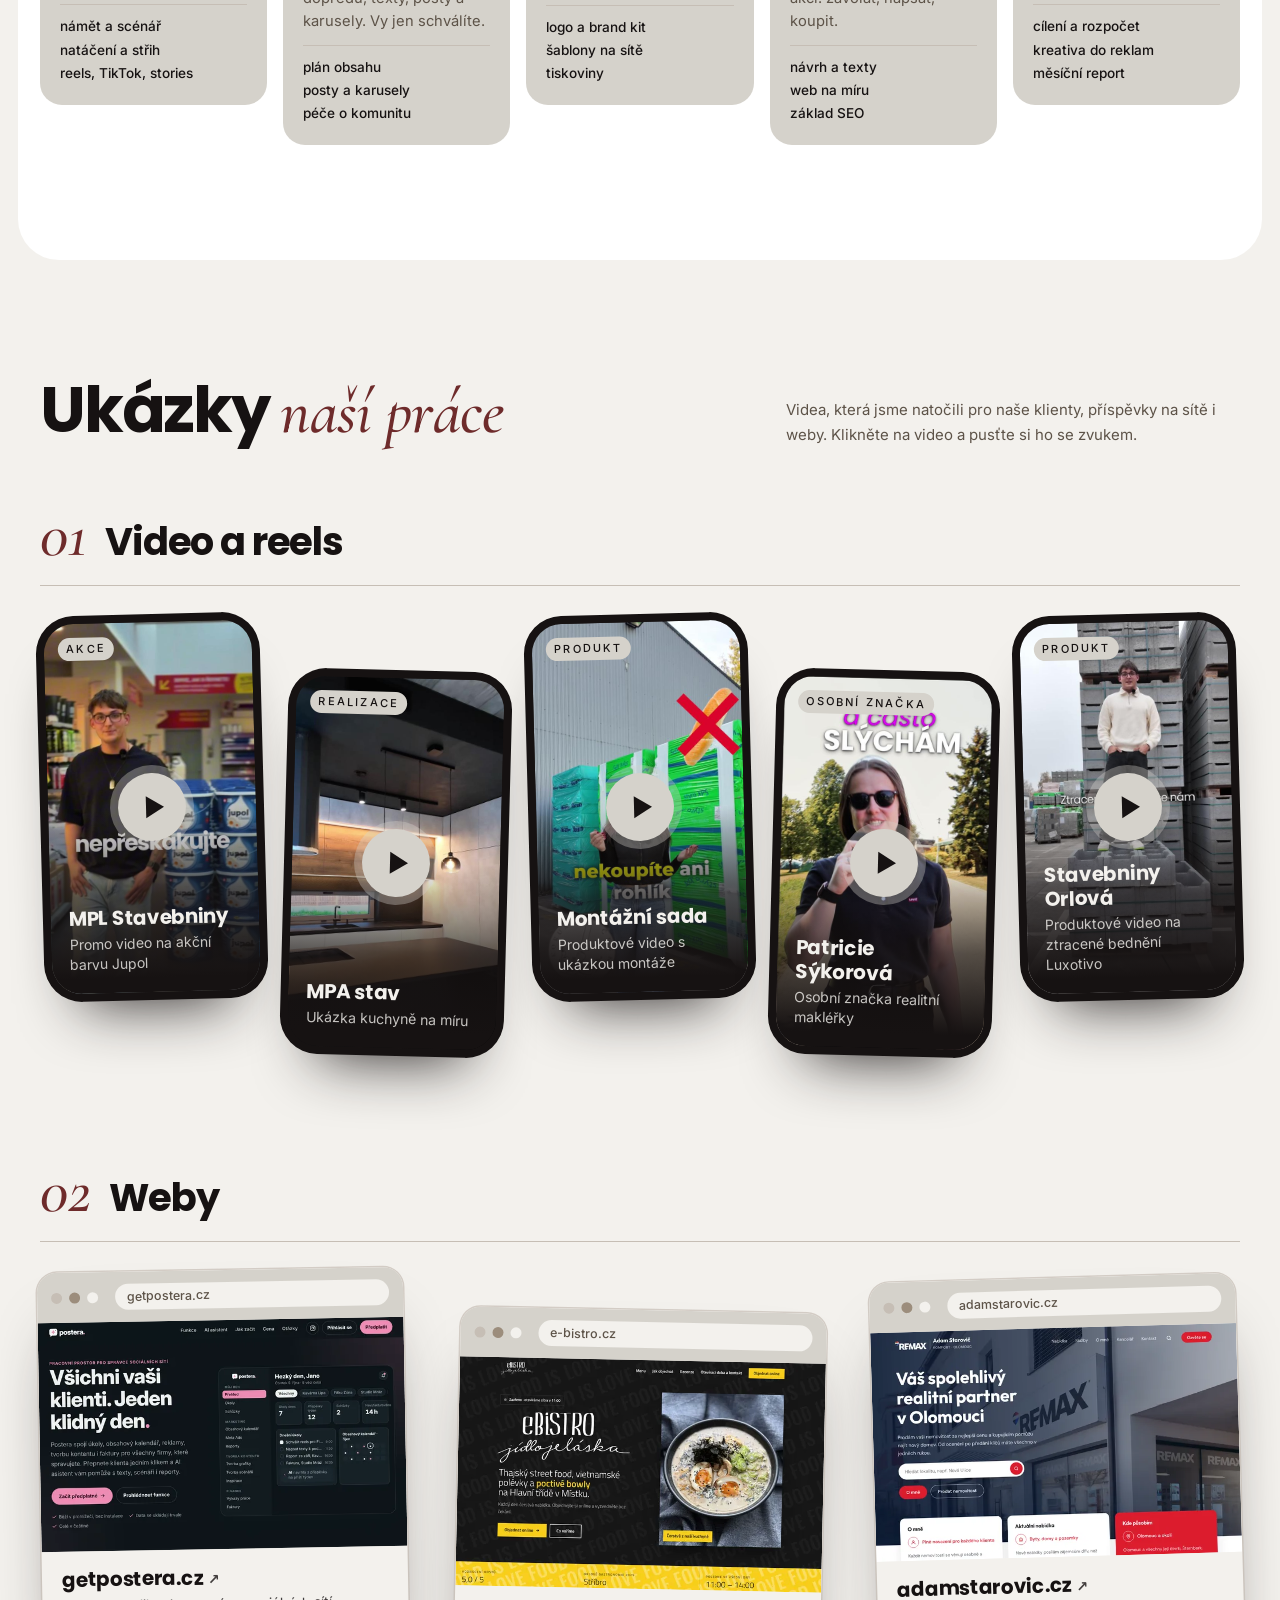
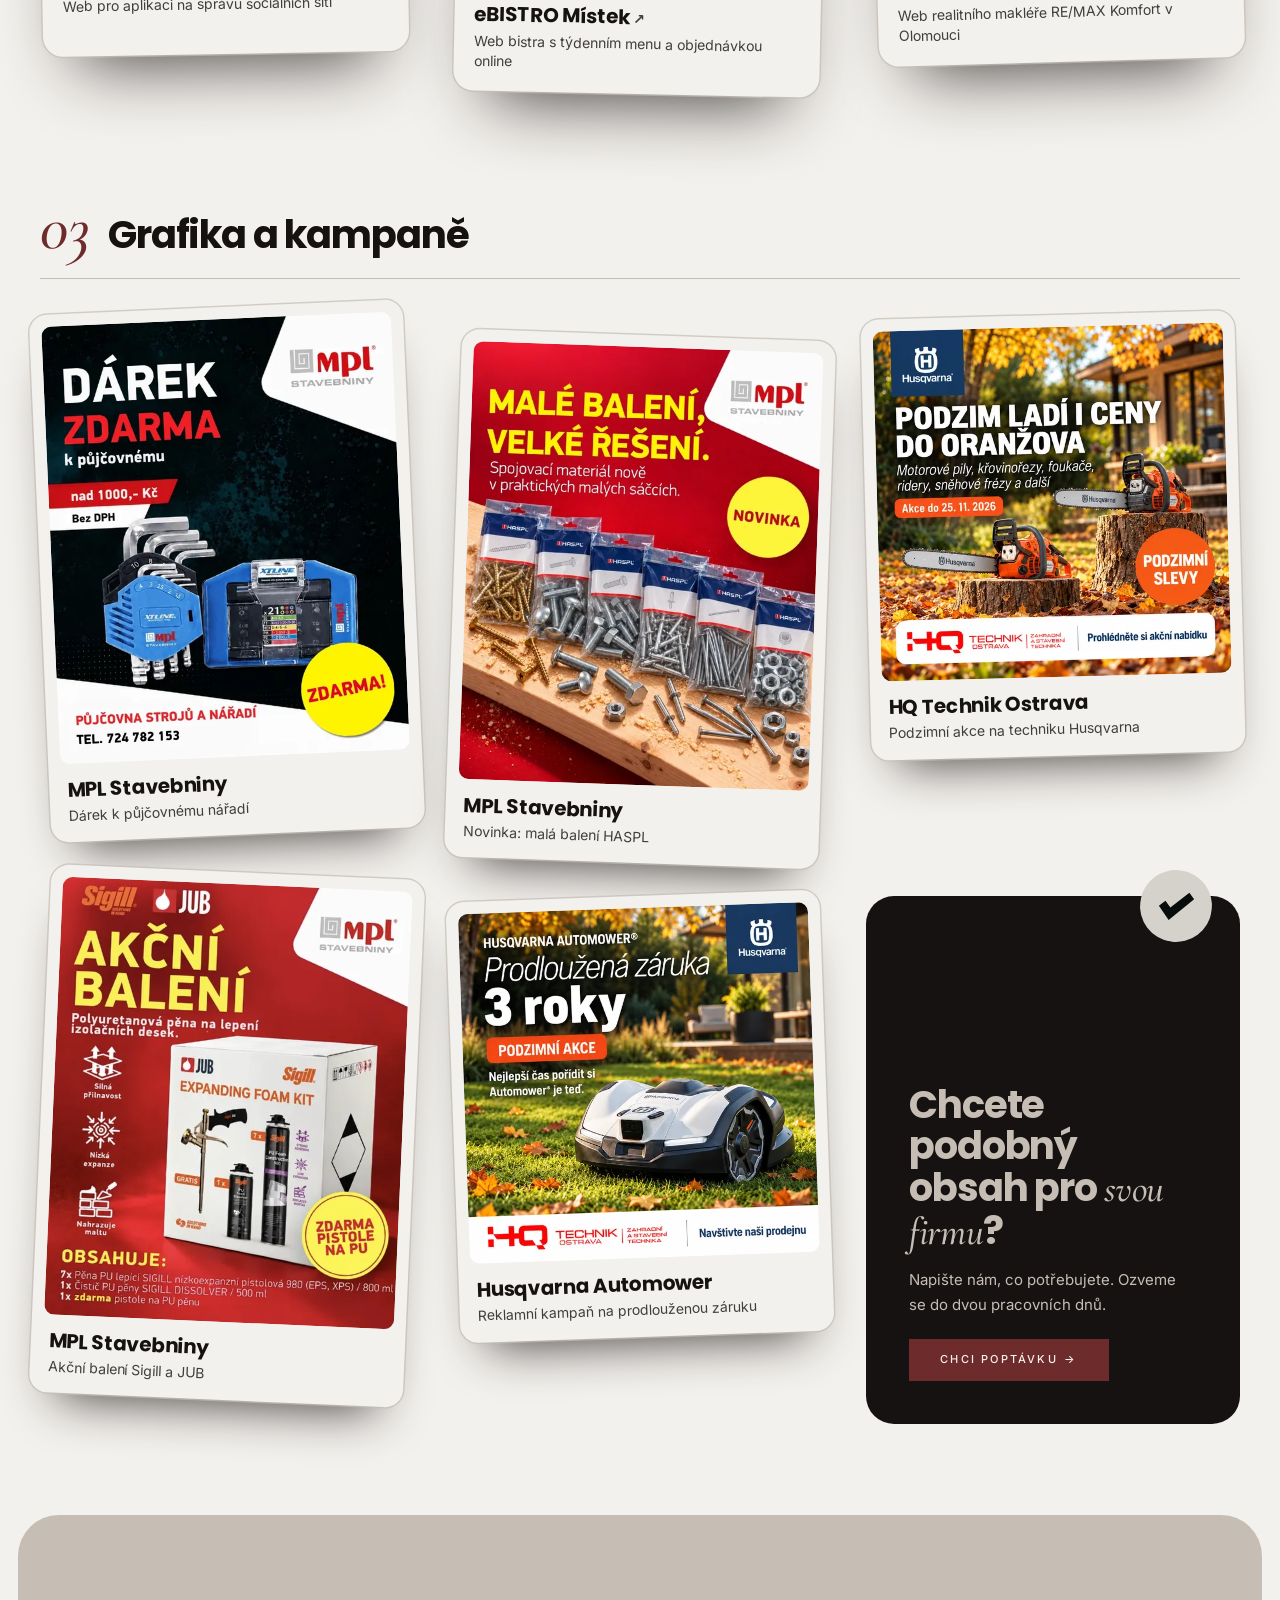
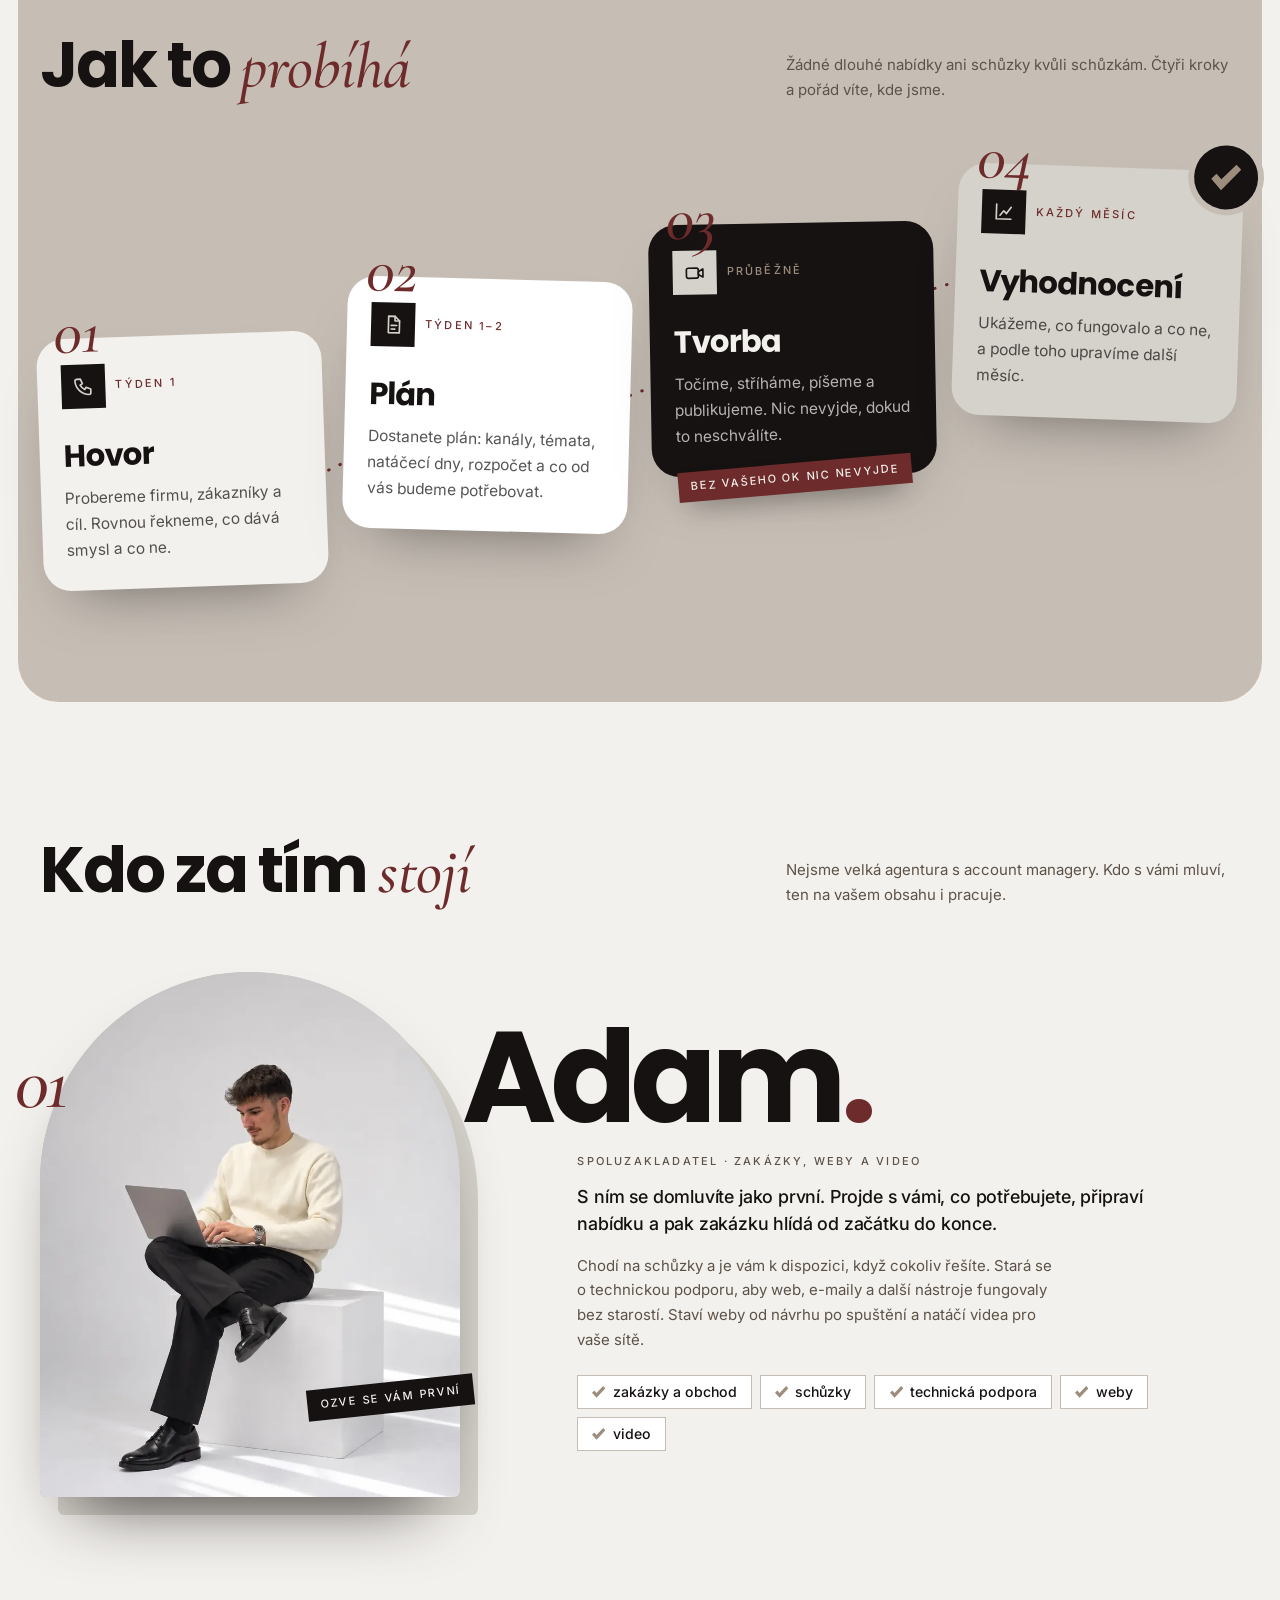
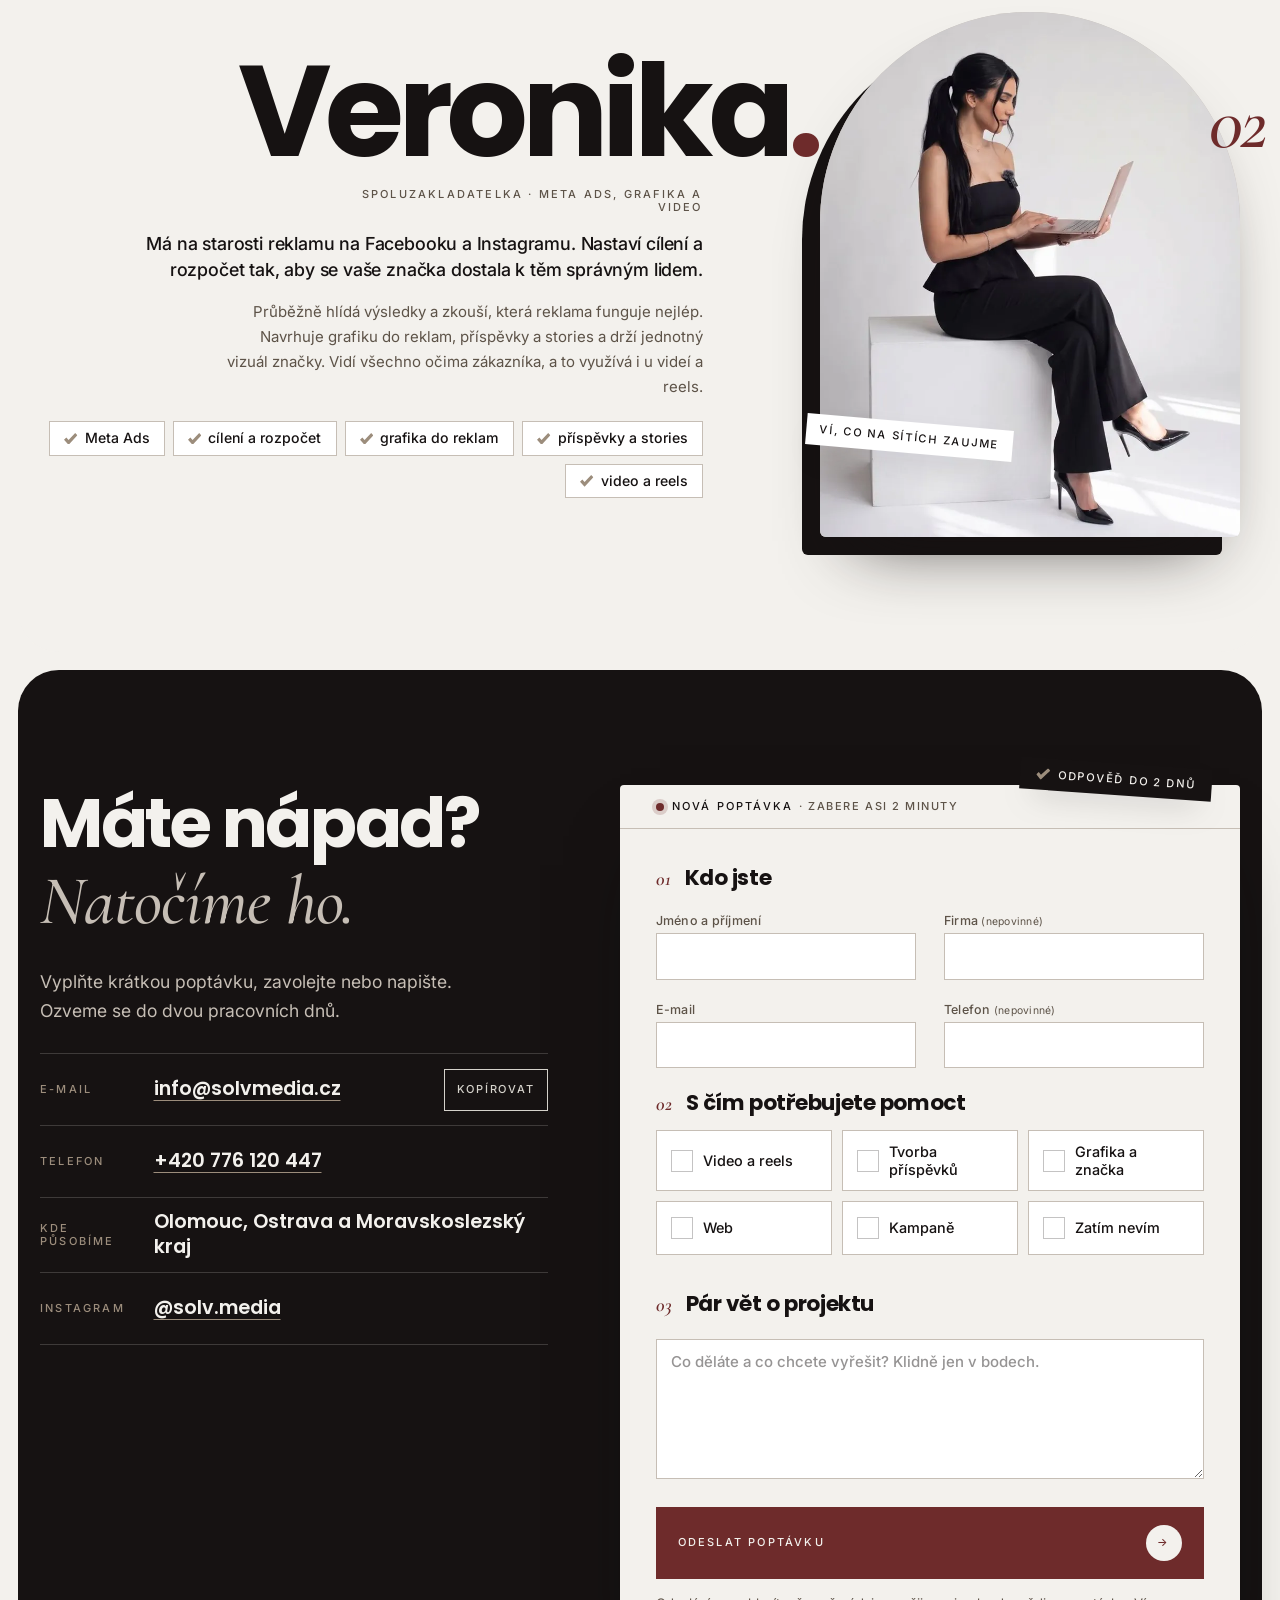
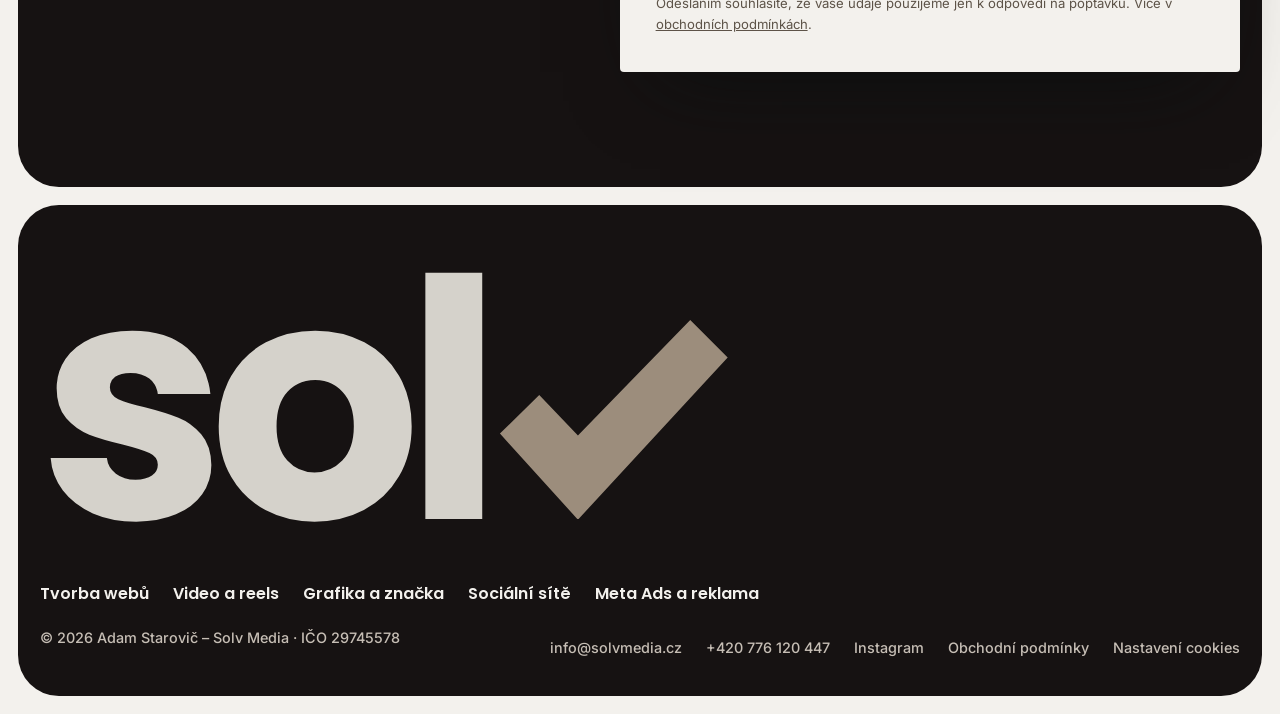
==== commit 334456cb: "Merge a221bf11fc26706f41440e0f80664bf78a593320 into 5a2d26a4e7694df504a7494e8215dec88de2fe4e" ====
--- a/index.html
+++ b/index.html
@@ -27,8 +27,8 @@
 <link rel="icon" href="/img/icon-192.png" type="image/png" sizes="192x192">
 <link rel="apple-touch-icon" href="/apple-touch-icon.png">
 <link rel="manifest" href="/site.webmanifest">
-<script type="application/ld+json">{"@context": "https://schema.org", "@graph": [{"@type": "Organization", "@id": "https://solvmedia.cz/#org", "name": "Solv Media", "alternateName": ["Solvmedia", "SolvMedia", "Solv", "solv.media", "solvmedia.cz", "Solve Media", "Solvemedia", "Solf Media", "Solfmedia", "Solw Media", "Sólv Media"], "url": "https://solvmedia.cz/", "logo": {"@type": "ImageObject", "@id": "https://solvmedia.cz/#logo", "url": "https://solvmedia.cz/img/icon-512.png", "width": 512, "height": 512, "caption": "Solv Media"}, "image": "https://solvmedia.cz/img/og-image.jpg", "description": "Marketingová agentura Solv Media. Natáčíme reels a videa, tvoříme příspěvky a grafiku, stavíme weby a spravujeme reklamy Meta Ads. Napište si o nabídku.", "email": "info@solvmedia.cz", "telephone": "+420776120447", "identifier": {"@type": "PropertyValue", "propertyID": "IČO", "value": "29745578"}, "sameAs": ["https://instagram.com/solv.media/"], "areaServed": [{"@type": "City", "name": "Olomouc"}, {"@type": "City", "name": "Ostrava"}, {"@type": "City", "name": "Frýdek-Místek"}, {"@type": "AdministrativeArea", "name": "Moravskoslezský kraj"}, {"@type": "AdministrativeArea", "name": "Olomoucký kraj"}, {"@type": "Country", "name": "Česko"}], "knowsAbout": ["tvorba videí", "reels", "TikTok", "správa sociálních sítí", "grafický design", "tvorba webů", "Meta Ads", "online marketing"], "founder": [{"@type": "Person", "name": "Adam", "jobTitle": "Spoluzakladatel"}, {"@type": "Person", "name": "Veronika", "jobTitle": "Spoluzakladatelka"}], "contactPoint": {"@type": "ContactPoint", "contactType": "customer service", "email": "info@solvmedia.cz", "telephone": "+420776120447", "availableLanguage": "cs"}, "makesOffer": [{"@type": "Offer", "itemOffered": {"@type": "Service", "name": "Video a reels", "description": "Námět, natáčení a střih videí pro reels, TikTok a stories.", "url": "https://solvmedia.cz/video"}}, {"@type": "Offer", "itemOffered": {"@type": "Service", "name": "Tvorba příspěvků", "description": "Plán obsahu, texty, posty a karusely na sociální sítě.", "url": "https://solvmedia.cz/socialni-site"}}, {"@type": "Offer", "itemOffered": {"@type": "Service", "name": "Grafika a značka", "description": "Logo, brand kit, šablony na sítě a tiskoviny.", "url": "https://solvmedia.cz/grafika"}}, {"@type": "Offer", "itemOffered": {"@type": "Service", "name": "Tvorba webů", "description": "Weby a landing page na míru včetně textů a základního SEO.", "url": "https://solvmedia.cz/tvorba-webu"}}, {"@type": "Offer", "itemOffered": {"@type": "Service", "name": "Kampaně Meta Ads", "description": "Reklama na Facebooku a Instagramu s jasným rozpočtem a měsíčním reportem.", "url": "https://solvmedia.cz/meta-ads"}}], "slogan": "Obsah, který nikdo nepřeskočí.", "address": {"@type": "PostalAddress", "addressLocality": "Olomouc", "addressRegion": "Olomoucký kraj", "addressCountry": "CZ"}}, {"@type": "WebSite", "@id": "https://solvmedia.cz/#web", "url": "https://solvmedia.cz/", "name": "Solv Media", "alternateName": ["Solvmedia", "solvmedia.cz", "Solv"], "inLanguage": "cs", "publisher": {"@id": "https://solvmedia.cz/#org"}}, {"@type": "WebPage", "@id": "https://solvmedia.cz/#webpage", "url": "https://solvmedia.cz/", "name": "Solv Media – marketingová agentura | Tvorba webů, videa, grafika a Meta Ads", "description": "Marketingová agentura Solv Media z Olomouce: tvorba webů, natáčení videí a reels, grafika, správa sociálních sítí a reklama Meta Ads. Olomouc, Ostrava a Moravskoslezský kraj.", "inLanguage": "cs", "isPartOf": {"@id": "https://solvmedia.cz/#web"}, "about": {"@id": "https://solvmedia.cz/#org"}, "primaryImageOfPage": {"@type": "ImageObject", "url": "https://solvmedia.cz/img/og-image.jpg", "width": 1200, "height": 630}}]}</script>
-<meta name="theme-color" content="#F3F1ED">
+<script type="application/ld+json">{"@context": "https://schema.org", "@graph": [{"@type": "Organization", "@id": "https://solvmedia.cz/#org", "name": "Solv Media", "alternateName": ["Solvmedia", "SolvMedia", "Solv", "solv.media", "solvmedia.cz", "Solve Media", "Solvemedia", "Solf Media", "Solfmedia", "Solw Media", "Sólv Media"], "url": "https://solvmedia.cz/", "logo": {"@type": "ImageObject", "@id": "https://solvmedia.cz/#logo", "url": "https://solvmedia.cz/img/icon-512.png", "width": 512, "height": 512, "caption": "Solv Media"}, "image": "https://solvmedia.cz/img/og-image.jpg", "description": "Marketingová agentura Solv Media. Natáčíme reels a videa, tvoříme příspěvky a grafiku, stavíme weby a spravujeme reklamy Meta Ads. Napište si o nabídku.", "email": "info@solvmedia.cz", "telephone": "+420776120447", "legalName": "Adam Starovič", "identifier": {"@type": "PropertyValue", "propertyID": "IČO", "value": "29745578"}, "sameAs": ["https://instagram.com/solv.media/"], "areaServed": [{"@type": "City", "name": "Olomouc"}, {"@type": "City", "name": "Ostrava"}, {"@type": "City", "name": "Frýdek-Místek"}, {"@type": "AdministrativeArea", "name": "Moravskoslezský kraj"}, {"@type": "AdministrativeArea", "name": "Olomoucký kraj"}, {"@type": "Country", "name": "Česko"}], "knowsAbout": ["tvorba videí", "reels", "TikTok", "správa sociálních sítí", "grafický design", "tvorba webů", "Meta Ads", "online marketing"], "founder": [{"@type": "Person", "name": "Adam", "jobTitle": "Spoluzakladatel"}, {"@type": "Person", "name": "Veronika", "jobTitle": "Spoluzakladatelka"}], "contactPoint": {"@type": "ContactPoint", "contactType": "customer service", "email": "info@solvmedia.cz", "telephone": "+420776120447", "availableLanguage": "cs"}, "makesOffer": [{"@type": "Offer", "itemOffered": {"@type": "Service", "name": "Video a reels", "description": "Námět, natáčení a střih videí pro reels, TikTok a stories.", "url": "https://solvmedia.cz/video"}}, {"@type": "Offer", "itemOffered": {"@type": "Service", "name": "Tvorba příspěvků", "description": "Plán obsahu, texty, posty a karusely na sociální sítě.", "url": "https://solvmedia.cz/socialni-site"}}, {"@type": "Offer", "itemOffered": {"@type": "Service", "name": "Grafika a značka", "description": "Logo, brand kit, šablony na sítě a tiskoviny.", "url": "https://solvmedia.cz/grafika"}}, {"@type": "Offer", "itemOffered": {"@type": "Service", "name": "Tvorba webů", "description": "Weby a landing page na míru včetně textů a základního SEO.", "url": "https://solvmedia.cz/tvorba-webu"}}, {"@type": "Offer", "itemOffered": {"@type": "Service", "name": "Kampaně Meta Ads", "description": "Reklama na Facebooku a Instagramu s jasným rozpočtem a měsíčním reportem.", "url": "https://solvmedia.cz/meta-ads"}}], "slogan": "Obsah, který nikdo nepřeskočí.", "address": {"@type": "PostalAddress", "addressLocality": "Olomouc", "addressRegion": "Olomoucký kraj", "addressCountry": "CZ"}}, {"@type": "WebSite", "@id": "https://solvmedia.cz/#web", "url": "https://solvmedia.cz/", "name": "Solv Media", "alternateName": ["Solvmedia", "solvmedia.cz", "Solv"], "inLanguage": "cs", "publisher": {"@id": "https://solvmedia.cz/#org"}}, {"@type": "WebPage", "@id": "https://solvmedia.cz/#webpage", "url": "https://solvmedia.cz/", "name": "Solv Media – marketingová agentura | Tvorba webů, videa, grafika a Meta Ads", "description": "Marketingová agentura Solv Media z Olomouce: tvorba webů, natáčení videí a reels, grafika, správa sociálních sítí a reklama Meta Ads. Olomouc, Ostrava a Moravskoslezský kraj.", "inLanguage": "cs", "isPartOf": {"@id": "https://solvmedia.cz/#web"}, "about": {"@id": "https://solvmedia.cz/#org"}, "primaryImageOfPage": {"@type": "ImageObject", "url": "https://solvmedia.cz/img/og-image.jpg", "width": 1200, "height": 630}}]}</script>
+<meta name="theme-color" content="#FFF7EC">
 <script src="/cookies.js"></script>
 <link rel="preconnect" href="https://fonts.googleapis.com">
 <link rel="preconnect" href="https://fonts.gstatic.com" crossorigin>
@@ -1133,7 +1133,7 @@
   <div class="wrap">
     <a class="logo big" href="#top" aria-label="solv, zpět nahoru">sol<svg aria-hidden="true"><use href="#tick"/></svg></a>
     <nav class="services-nav" aria-label="Služby"><a href="/tvorba-webu">Tvorba webů</a><a href="/video">Video a reels</a><a href="/grafika">Grafika a značka</a><a href="/socialni-site">Sociální sítě</a><a href="/meta-ads">Meta Ads a reklama</a></nav>
-    <div class="row"><span>© 2026 Solv Media · IČO 29745578</span><span class="links"><a href="mailto:info@solvmedia.cz">info@solvmedia.cz</a><a href="tel:+420776120447">+420 776 120 447</a><a href="https://instagram.com/solv.media/" target="_blank" rel="noopener">Instagram</a><a href="/obchodni-podminky">Obchodní podmínky</a><a href="#" data-cookies>Nastavení cookies</a></span></div>
+    <div class="row"><span>© 2026 Adam Starovič – Solv Media · IČO 29745578</span><span class="links"><a href="mailto:info@solvmedia.cz">info@solvmedia.cz</a><a href="tel:+420776120447">+420 776 120 447</a><a href="https://instagram.com/solv.media/" target="_blank" rel="noopener">Instagram</a><a href="/obchodni-podminky">Obchodní podmínky</a><a href="#" data-cookies>Nastavení cookies</a></span></div>
   </div>
 </footer>
 
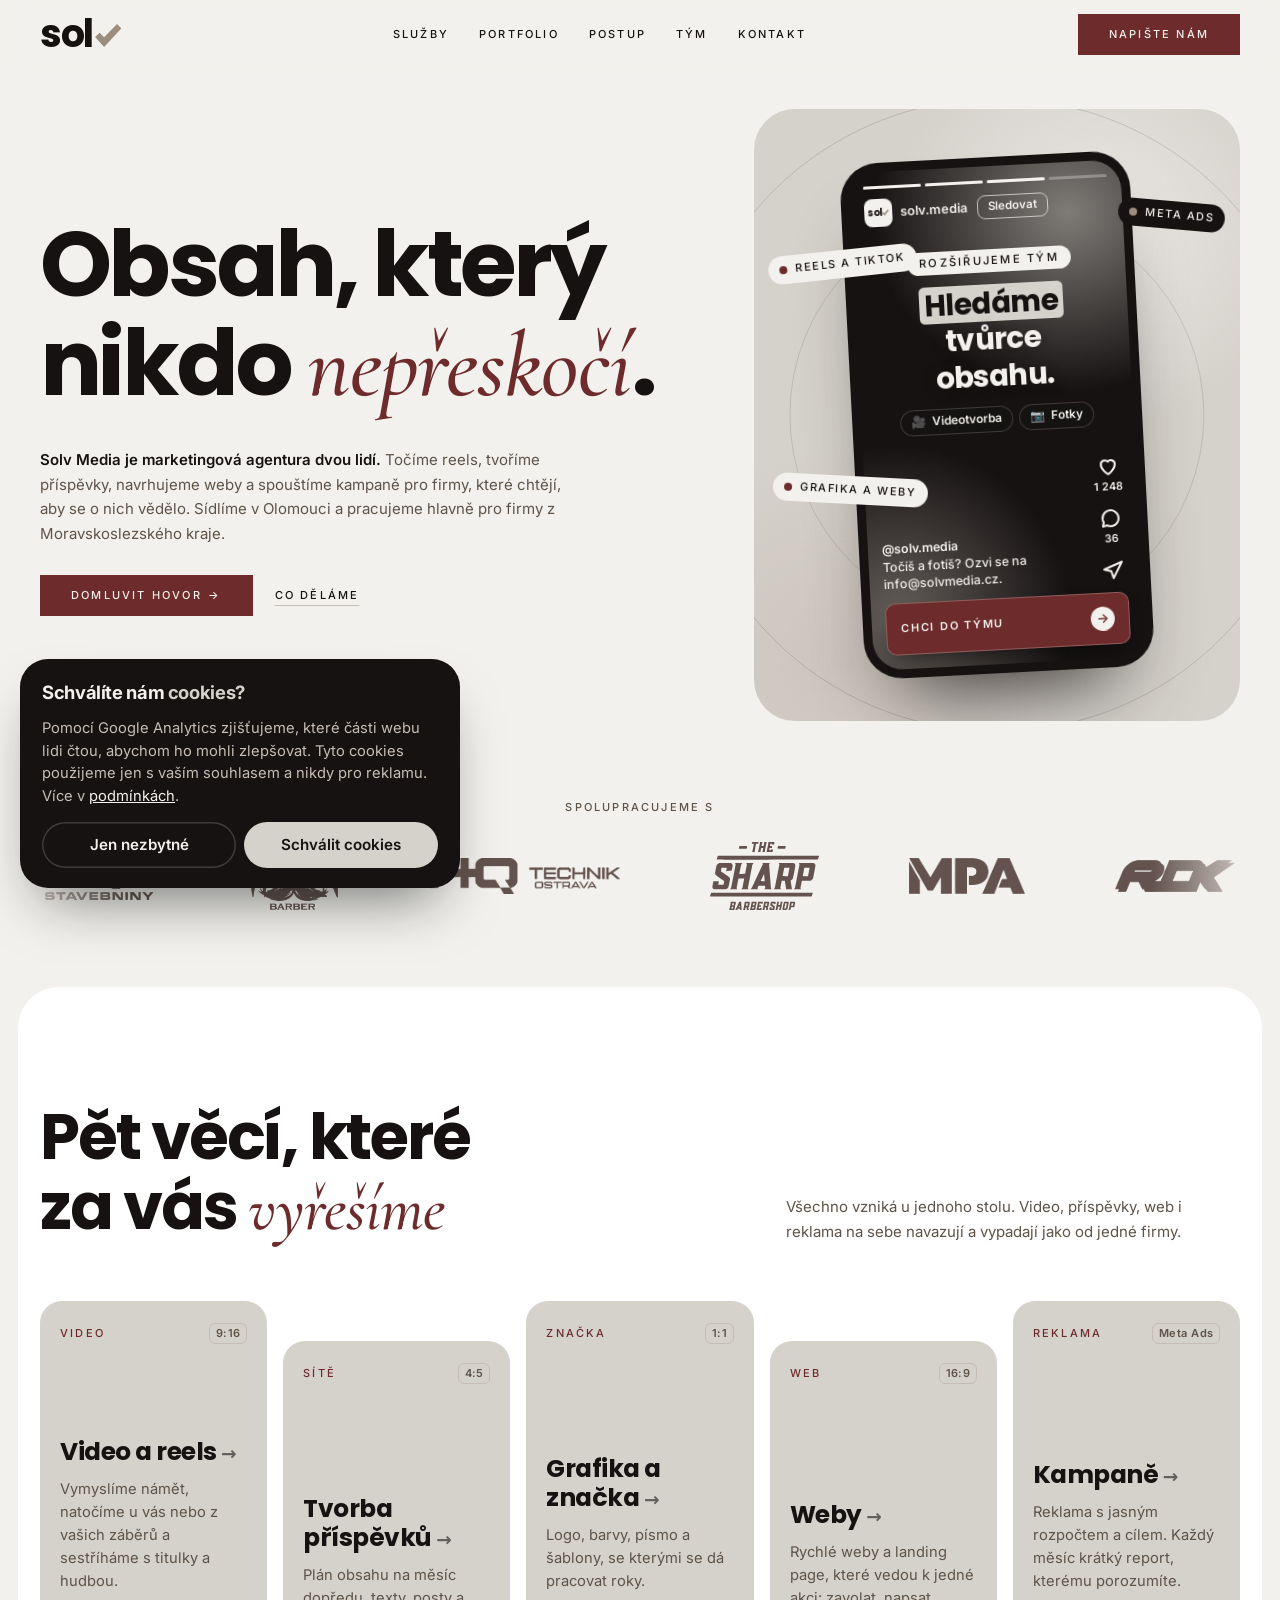
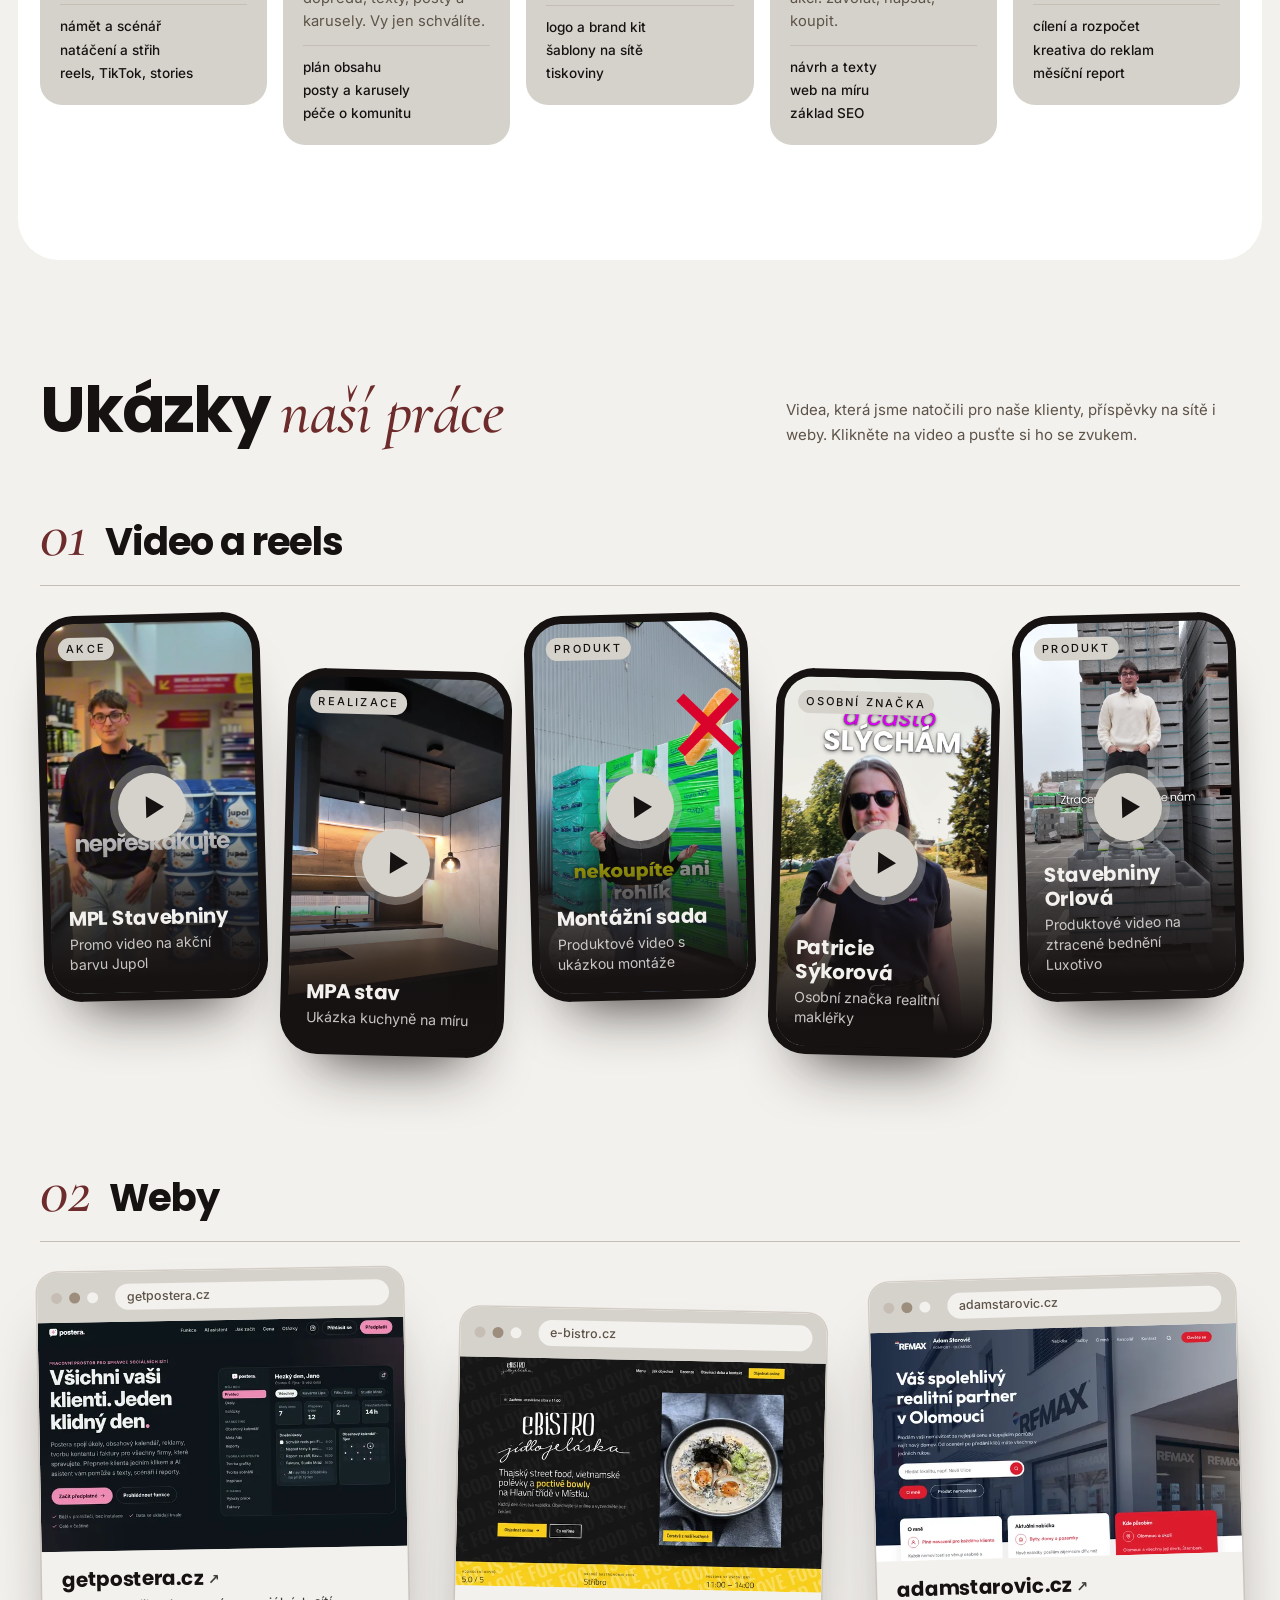
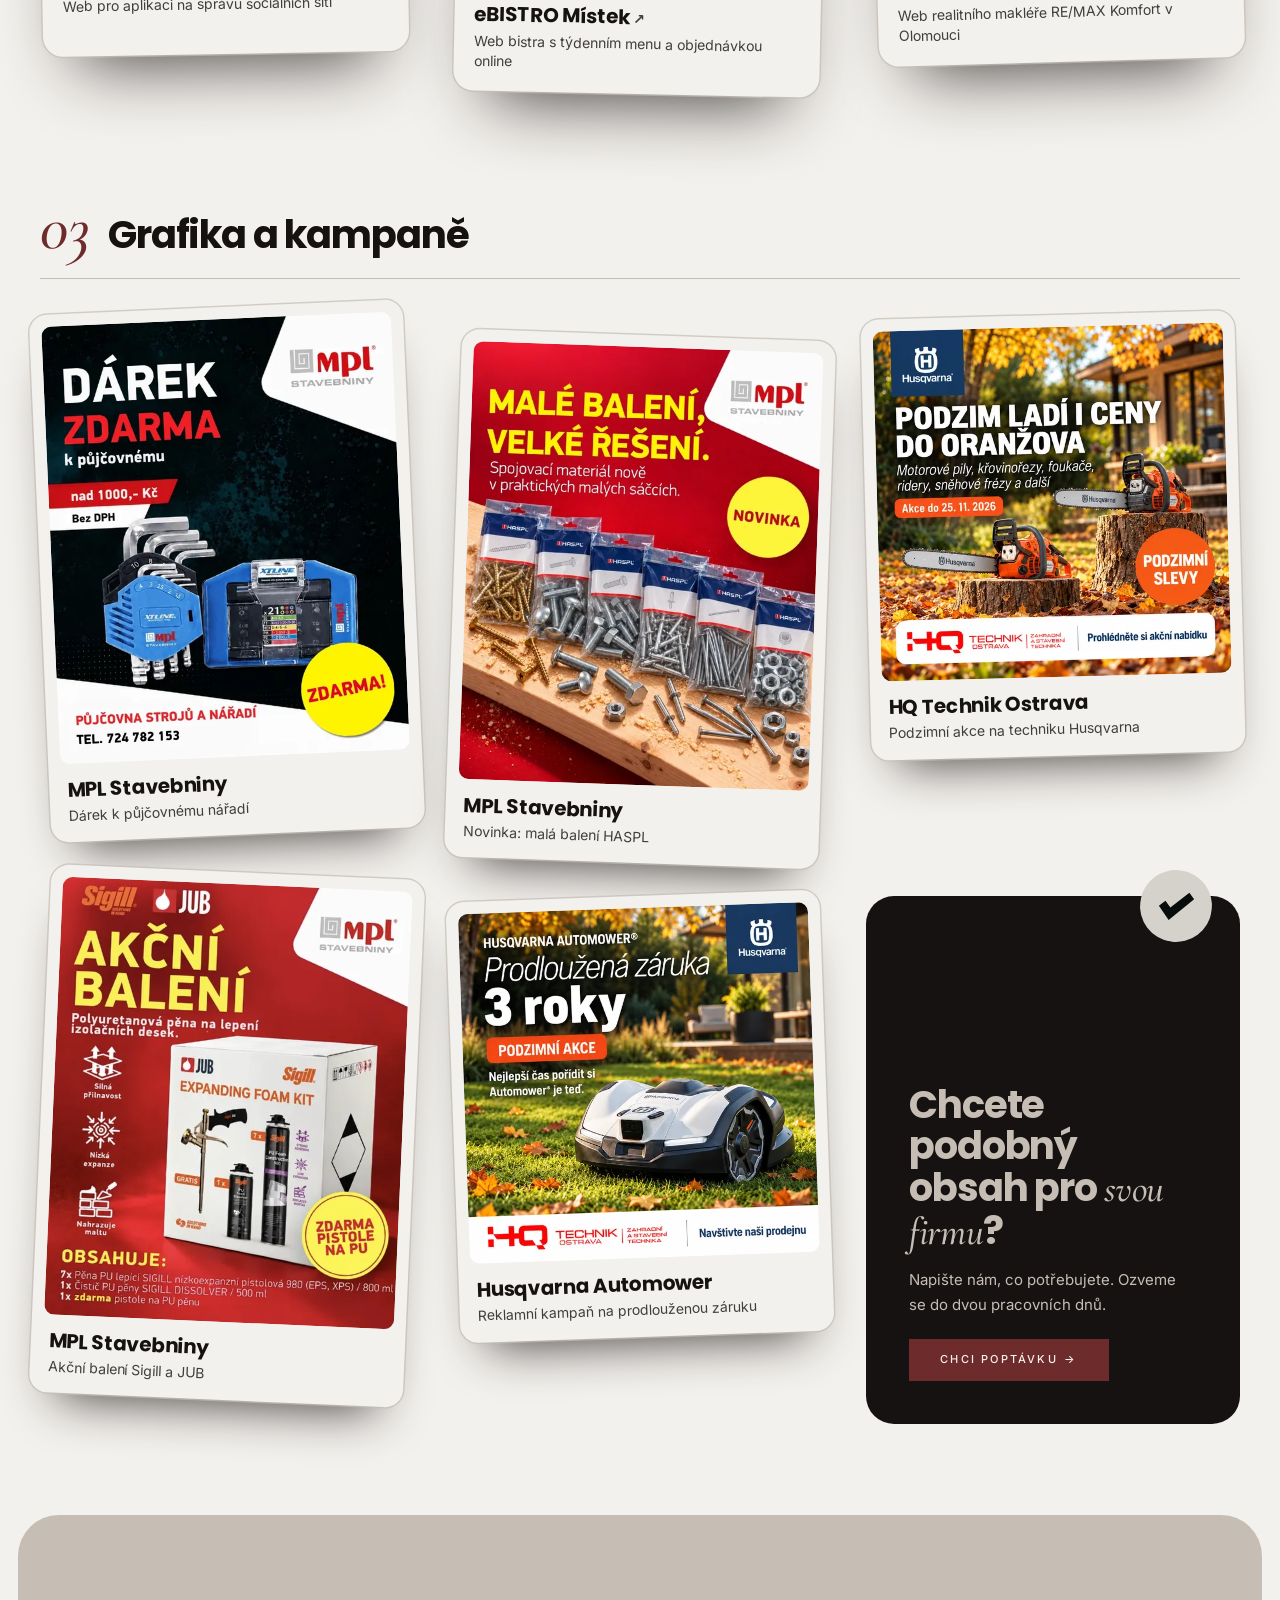
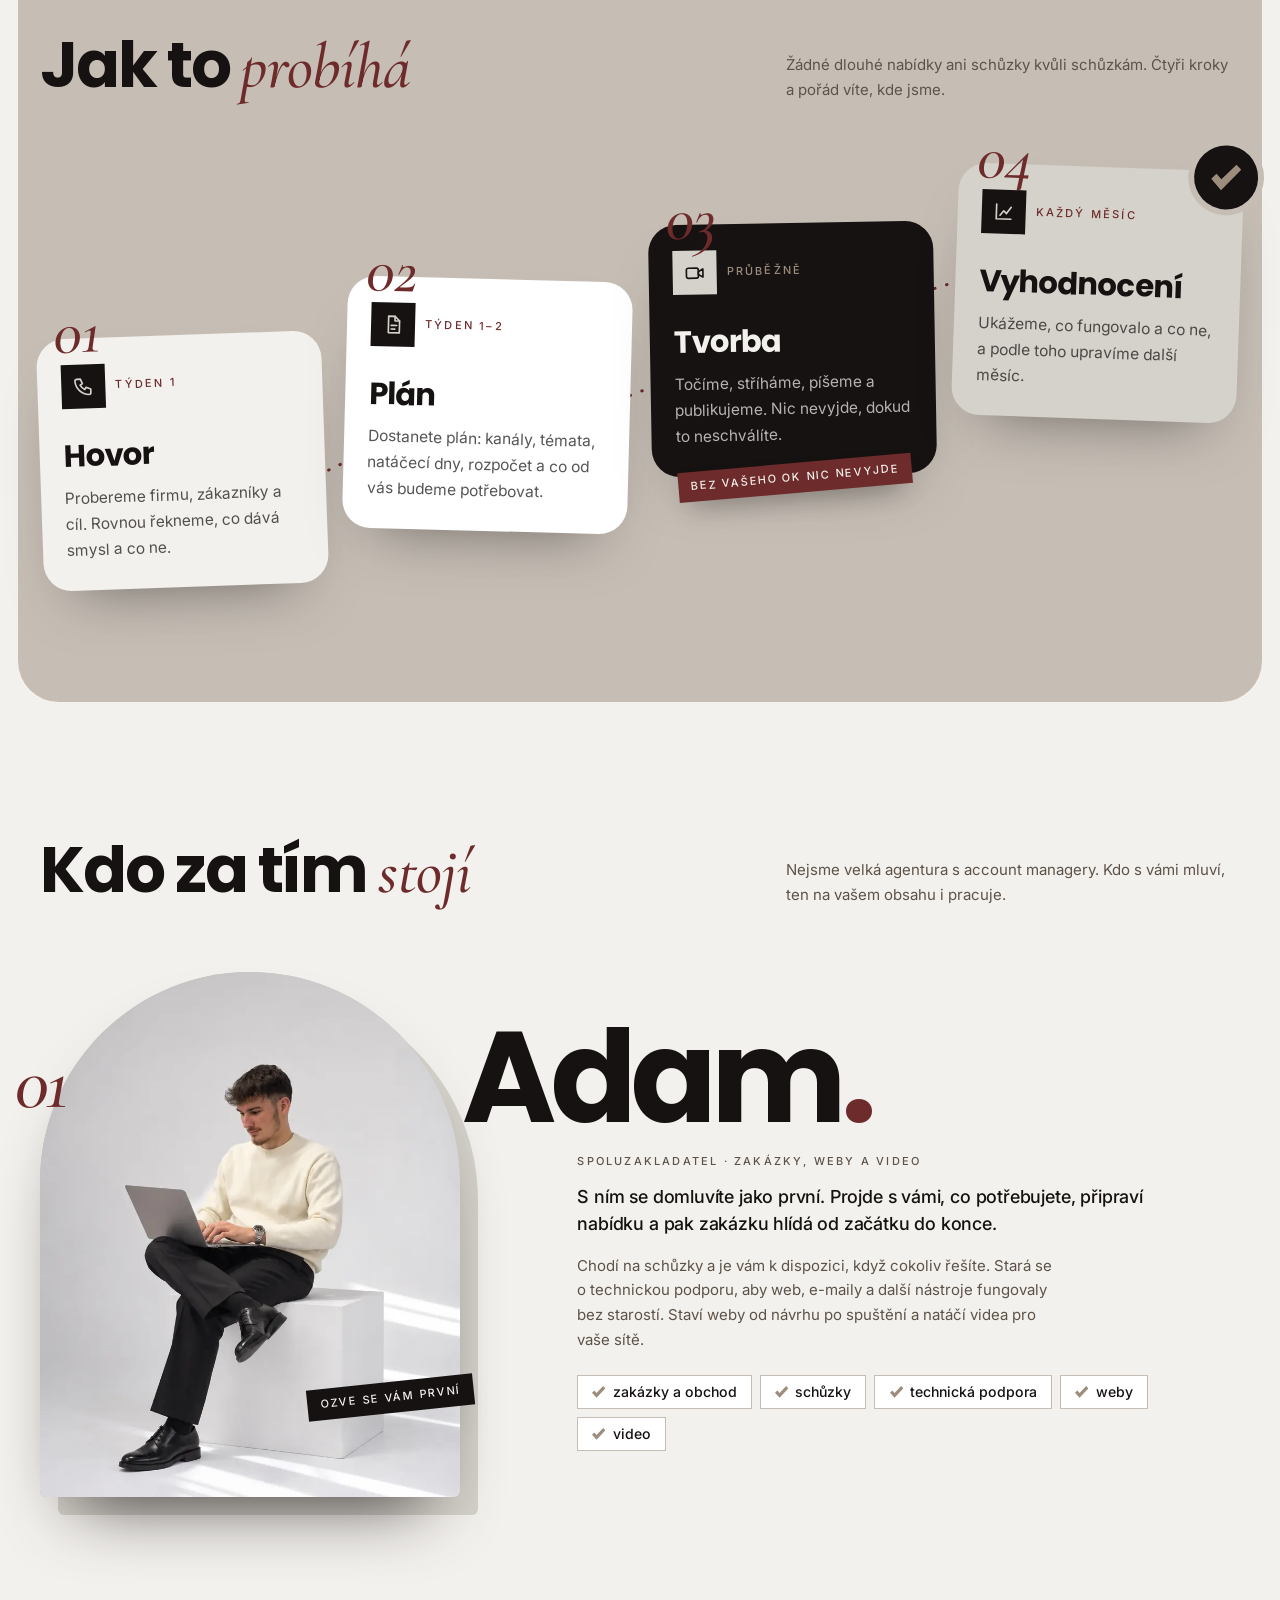
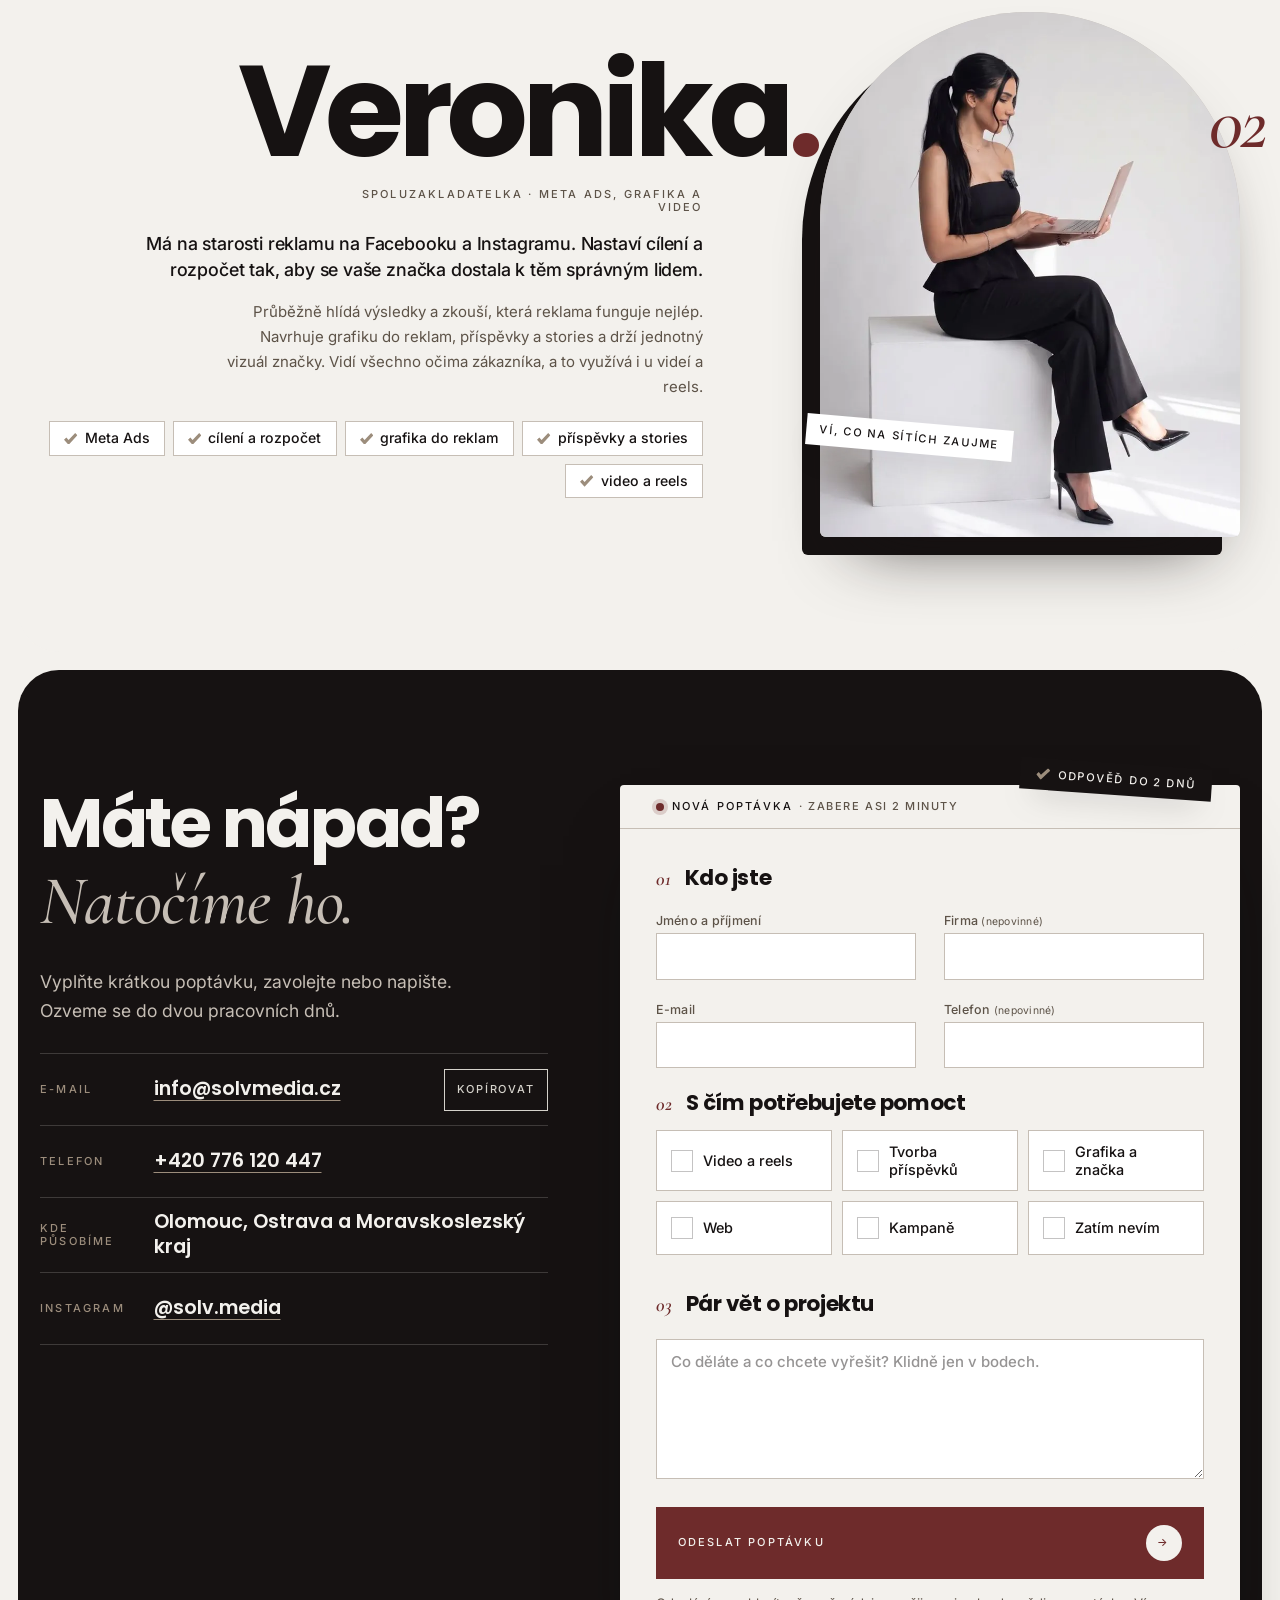
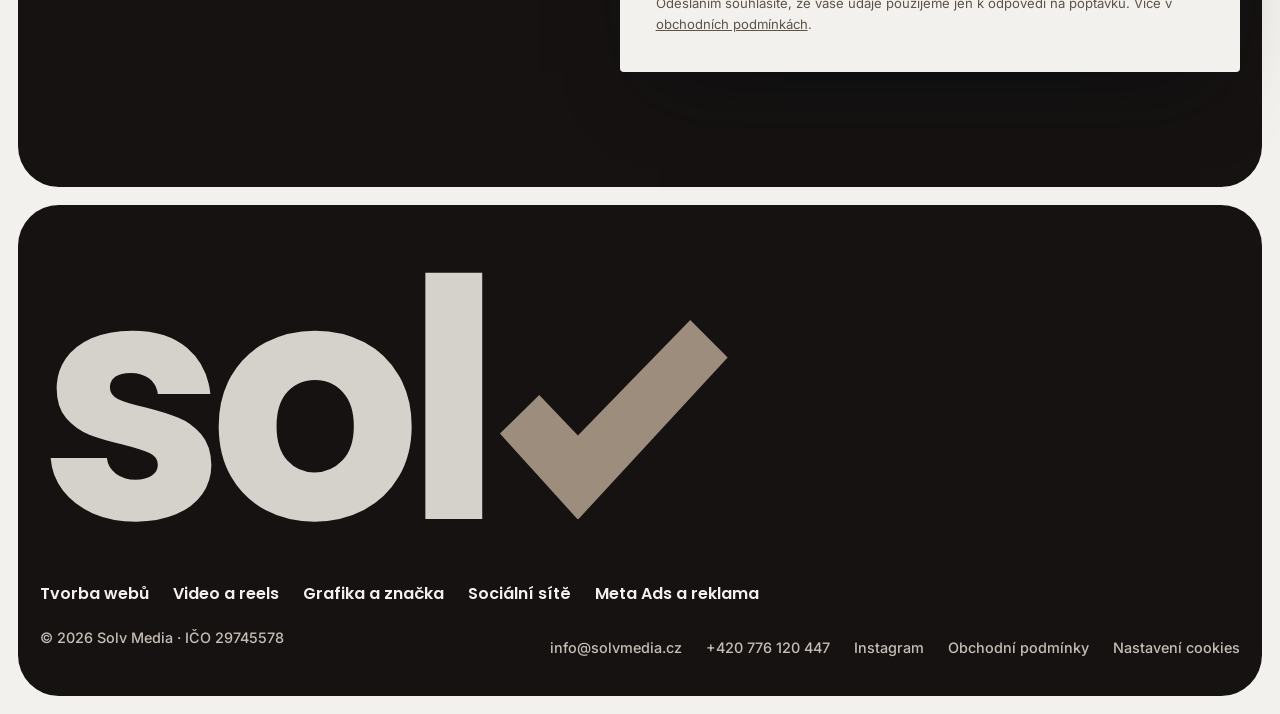
==== commit 163ef483: "Větev srovnaná s aktuálním webem na main (nový vzhled úvodní stránky) Předchozí návrh webu zůstává v" ====
--- a/index.html
+++ b/index.html
@@ -27,7 +27,7 @@
 <link rel="icon" href="/img/icon-192.png" type="image/png" sizes="192x192">
 <link rel="apple-touch-icon" href="/apple-touch-icon.png">
 <link rel="manifest" href="/site.webmanifest">
-<script type="application/ld+json">{"@context": "https://schema.org", "@graph": [{"@type": "Organization", "@id": "https://solvmedia.cz/#org", "name": "Solv Media", "alternateName": ["Solvmedia", "SolvMedia", "Solv", "solv.media", "solvmedia.cz", "Solve Media", "Solvemedia", "Solf Media", "Solfmedia", "Solw Media", "Sólv Media"], "url": "https://solvmedia.cz/", "logo": {"@type": "ImageObject", "@id": "https://solvmedia.cz/#logo", "url": "https://solvmedia.cz/img/icon-512.png", "width": 512, "height": 512, "caption": "Solv Media"}, "image": "https://solvmedia.cz/img/og-image.jpg", "description": "Marketingová agentura Solv Media. Natáčíme reels a videa, tvoříme příspěvky a grafiku, stavíme weby a spravujeme reklamy Meta Ads. Napište si o nabídku.", "email": "info@solvmedia.cz", "telephone": "+420776120447", "legalName": "Adam Starovič", "identifier": {"@type": "PropertyValue", "propertyID": "IČO", "value": "29745578"}, "sameAs": ["https://instagram.com/solv.media/"], "areaServed": [{"@type": "City", "name": "Olomouc"}, {"@type": "City", "name": "Ostrava"}, {"@type": "City", "name": "Frýdek-Místek"}, {"@type": "AdministrativeArea", "name": "Moravskoslezský kraj"}, {"@type": "AdministrativeArea", "name": "Olomoucký kraj"}, {"@type": "Country", "name": "Česko"}], "knowsAbout": ["tvorba videí", "reels", "TikTok", "správa sociálních sítí", "grafický design", "tvorba webů", "Meta Ads", "online marketing"], "founder": [{"@type": "Person", "name": "Adam", "jobTitle": "Spoluzakladatel"}, {"@type": "Person", "name": "Veronika", "jobTitle": "Spoluzakladatelka"}], "contactPoint": {"@type": "ContactPoint", "contactType": "customer service", "email": "info@solvmedia.cz", "telephone": "+420776120447", "availableLanguage": "cs"}, "makesOffer": [{"@type": "Offer", "itemOffered": {"@type": "Service", "name": "Video a reels", "description": "Námět, natáčení a střih videí pro reels, TikTok a stories.", "url": "https://solvmedia.cz/video"}}, {"@type": "Offer", "itemOffered": {"@type": "Service", "name": "Tvorba příspěvků", "description": "Plán obsahu, texty, posty a karusely na sociální sítě.", "url": "https://solvmedia.cz/socialni-site"}}, {"@type": "Offer", "itemOffered": {"@type": "Service", "name": "Grafika a značka", "description": "Logo, brand kit, šablony na sítě a tiskoviny.", "url": "https://solvmedia.cz/grafika"}}, {"@type": "Offer", "itemOffered": {"@type": "Service", "name": "Tvorba webů", "description": "Weby a landing page na míru včetně textů a základního SEO.", "url": "https://solvmedia.cz/tvorba-webu"}}, {"@type": "Offer", "itemOffered": {"@type": "Service", "name": "Kampaně Meta Ads", "description": "Reklama na Facebooku a Instagramu s jasným rozpočtem a měsíčním reportem.", "url": "https://solvmedia.cz/meta-ads"}}], "slogan": "Obsah, který nikdo nepřeskočí.", "address": {"@type": "PostalAddress", "addressLocality": "Olomouc", "addressRegion": "Olomoucký kraj", "addressCountry": "CZ"}}, {"@type": "WebSite", "@id": "https://solvmedia.cz/#web", "url": "https://solvmedia.cz/", "name": "Solv Media", "alternateName": ["Solvmedia", "solvmedia.cz", "Solv"], "inLanguage": "cs", "publisher": {"@id": "https://solvmedia.cz/#org"}}, {"@type": "WebPage", "@id": "https://solvmedia.cz/#webpage", "url": "https://solvmedia.cz/", "name": "Solv Media – marketingová agentura | Tvorba webů, videa, grafika a Meta Ads", "description": "Marketingová agentura Solv Media z Olomouce: tvorba webů, natáčení videí a reels, grafika, správa sociálních sítí a reklama Meta Ads. Olomouc, Ostrava a Moravskoslezský kraj.", "inLanguage": "cs", "isPartOf": {"@id": "https://solvmedia.cz/#web"}, "about": {"@id": "https://solvmedia.cz/#org"}, "primaryImageOfPage": {"@type": "ImageObject", "url": "https://solvmedia.cz/img/og-image.jpg", "width": 1200, "height": 630}}]}</script>
+<script type="application/ld+json">{"@context": "https://schema.org", "@graph": [{"@type": "Organization", "@id": "https://solvmedia.cz/#org", "name": "Solv Media", "alternateName": ["Solvmedia", "SolvMedia", "Solv", "solv.media", "solvmedia.cz", "Solve Media", "Solvemedia", "Solf Media", "Solfmedia", "Solw Media", "Sólv Media"], "url": "https://solvmedia.cz/", "logo": {"@type": "ImageObject", "@id": "https://solvmedia.cz/#logo", "url": "https://solvmedia.cz/img/icon-512.png", "width": 512, "height": 512, "caption": "Solv Media"}, "image": "https://solvmedia.cz/img/og-image.jpg", "description": "Marketingová agentura Solv Media. Natáčíme reels a videa, tvoříme příspěvky a grafiku, stavíme weby a spravujeme reklamy Meta Ads. Napište si o nabídku.", "email": "info@solvmedia.cz", "telephone": "+420776120447", "identifier": {"@type": "PropertyValue", "propertyID": "IČO", "value": "29745578"}, "sameAs": ["https://instagram.com/solv.media/"], "areaServed": [{"@type": "City", "name": "Olomouc"}, {"@type": "City", "name": "Ostrava"}, {"@type": "City", "name": "Frýdek-Místek"}, {"@type": "AdministrativeArea", "name": "Moravskoslezský kraj"}, {"@type": "AdministrativeArea", "name": "Olomoucký kraj"}, {"@type": "Country", "name": "Česko"}], "knowsAbout": ["tvorba videí", "reels", "TikTok", "správa sociálních sítí", "grafický design", "tvorba webů", "Meta Ads", "online marketing"], "founder": [{"@type": "Person", "name": "Adam", "jobTitle": "Spoluzakladatel"}, {"@type": "Person", "name": "Veronika", "jobTitle": "Spoluzakladatelka"}], "contactPoint": {"@type": "ContactPoint", "contactType": "customer service", "email": "info@solvmedia.cz", "telephone": "+420776120447", "availableLanguage": "cs"}, "makesOffer": [{"@type": "Offer", "itemOffered": {"@type": "Service", "name": "Video a reels", "description": "Námět, natáčení a střih videí pro reels, TikTok a stories.", "url": "https://solvmedia.cz/video"}}, {"@type": "Offer", "itemOffered": {"@type": "Service", "name": "Tvorba příspěvků", "description": "Plán obsahu, texty, posty a karusely na sociální sítě.", "url": "https://solvmedia.cz/socialni-site"}}, {"@type": "Offer", "itemOffered": {"@type": "Service", "name": "Grafika a značka", "description": "Logo, brand kit, šablony na sítě a tiskoviny.", "url": "https://solvmedia.cz/grafika"}}, {"@type": "Offer", "itemOffered": {"@type": "Service", "name": "Tvorba webů", "description": "Weby a landing page na míru včetně textů a základního SEO.", "url": "https://solvmedia.cz/tvorba-webu"}}, {"@type": "Offer", "itemOffered": {"@type": "Service", "name": "Kampaně Meta Ads", "description": "Reklama na Facebooku a Instagramu s jasným rozpočtem a měsíčním reportem.", "url": "https://solvmedia.cz/meta-ads"}}], "slogan": "Obsah, který nikdo nepřeskočí.", "address": {"@type": "PostalAddress", "addressLocality": "Olomouc", "addressRegion": "Olomoucký kraj", "addressCountry": "CZ"}}, {"@type": "WebSite", "@id": "https://solvmedia.cz/#web", "url": "https://solvmedia.cz/", "name": "Solv Media", "alternateName": ["Solvmedia", "solvmedia.cz", "Solv"], "inLanguage": "cs", "publisher": {"@id": "https://solvmedia.cz/#org"}}, {"@type": "WebPage", "@id": "https://solvmedia.cz/#webpage", "url": "https://solvmedia.cz/", "name": "Solv Media – marketingová agentura | Tvorba webů, videa, grafika a Meta Ads", "description": "Marketingová agentura Solv Media z Olomouce: tvorba webů, natáčení videí a reels, grafika, správa sociálních sítí a reklama Meta Ads. Olomouc, Ostrava a Moravskoslezský kraj.", "inLanguage": "cs", "isPartOf": {"@id": "https://solvmedia.cz/#web"}, "about": {"@id": "https://solvmedia.cz/#org"}, "primaryImageOfPage": {"@type": "ImageObject", "url": "https://solvmedia.cz/img/og-image.jpg", "width": 1200, "height": 630}}]}</script>
 <meta name="theme-color" content="#FFF7EC">
 <script src="/cookies.js"></script>
 <link rel="preconnect" href="https://fonts.googleapis.com">
@@ -1133,7 +1133,7 @@
   <div class="wrap">
     <a class="logo big" href="#top" aria-label="solv, zpět nahoru">sol<svg aria-hidden="true"><use href="#tick"/></svg></a>
     <nav class="services-nav" aria-label="Služby"><a href="/tvorba-webu">Tvorba webů</a><a href="/video">Video a reels</a><a href="/grafika">Grafika a značka</a><a href="/socialni-site">Sociální sítě</a><a href="/meta-ads">Meta Ads a reklama</a></nav>
-    <div class="row"><span>© 2026 Adam Starovič – Solv Media · IČO 29745578</span><span class="links"><a href="mailto:info@solvmedia.cz">info@solvmedia.cz</a><a href="tel:+420776120447">+420 776 120 447</a><a href="https://instagram.com/solv.media/" target="_blank" rel="noopener">Instagram</a><a href="/obchodni-podminky">Obchodní podmínky</a><a href="#" data-cookies>Nastavení cookies</a></span></div>
+    <div class="row"><span>© 2026 Solv Media · IČO 29745578</span><span class="links"><a href="mailto:info@solvmedia.cz">info@solvmedia.cz</a><a href="tel:+420776120447">+420 776 120 447</a><a href="https://instagram.com/solv.media/" target="_blank" rel="noopener">Instagram</a><a href="/obchodni-podminky">Obchodní podmínky</a><a href="#" data-cookies>Nastavení cookies</a></span></div>
   </div>
 </footer>
 
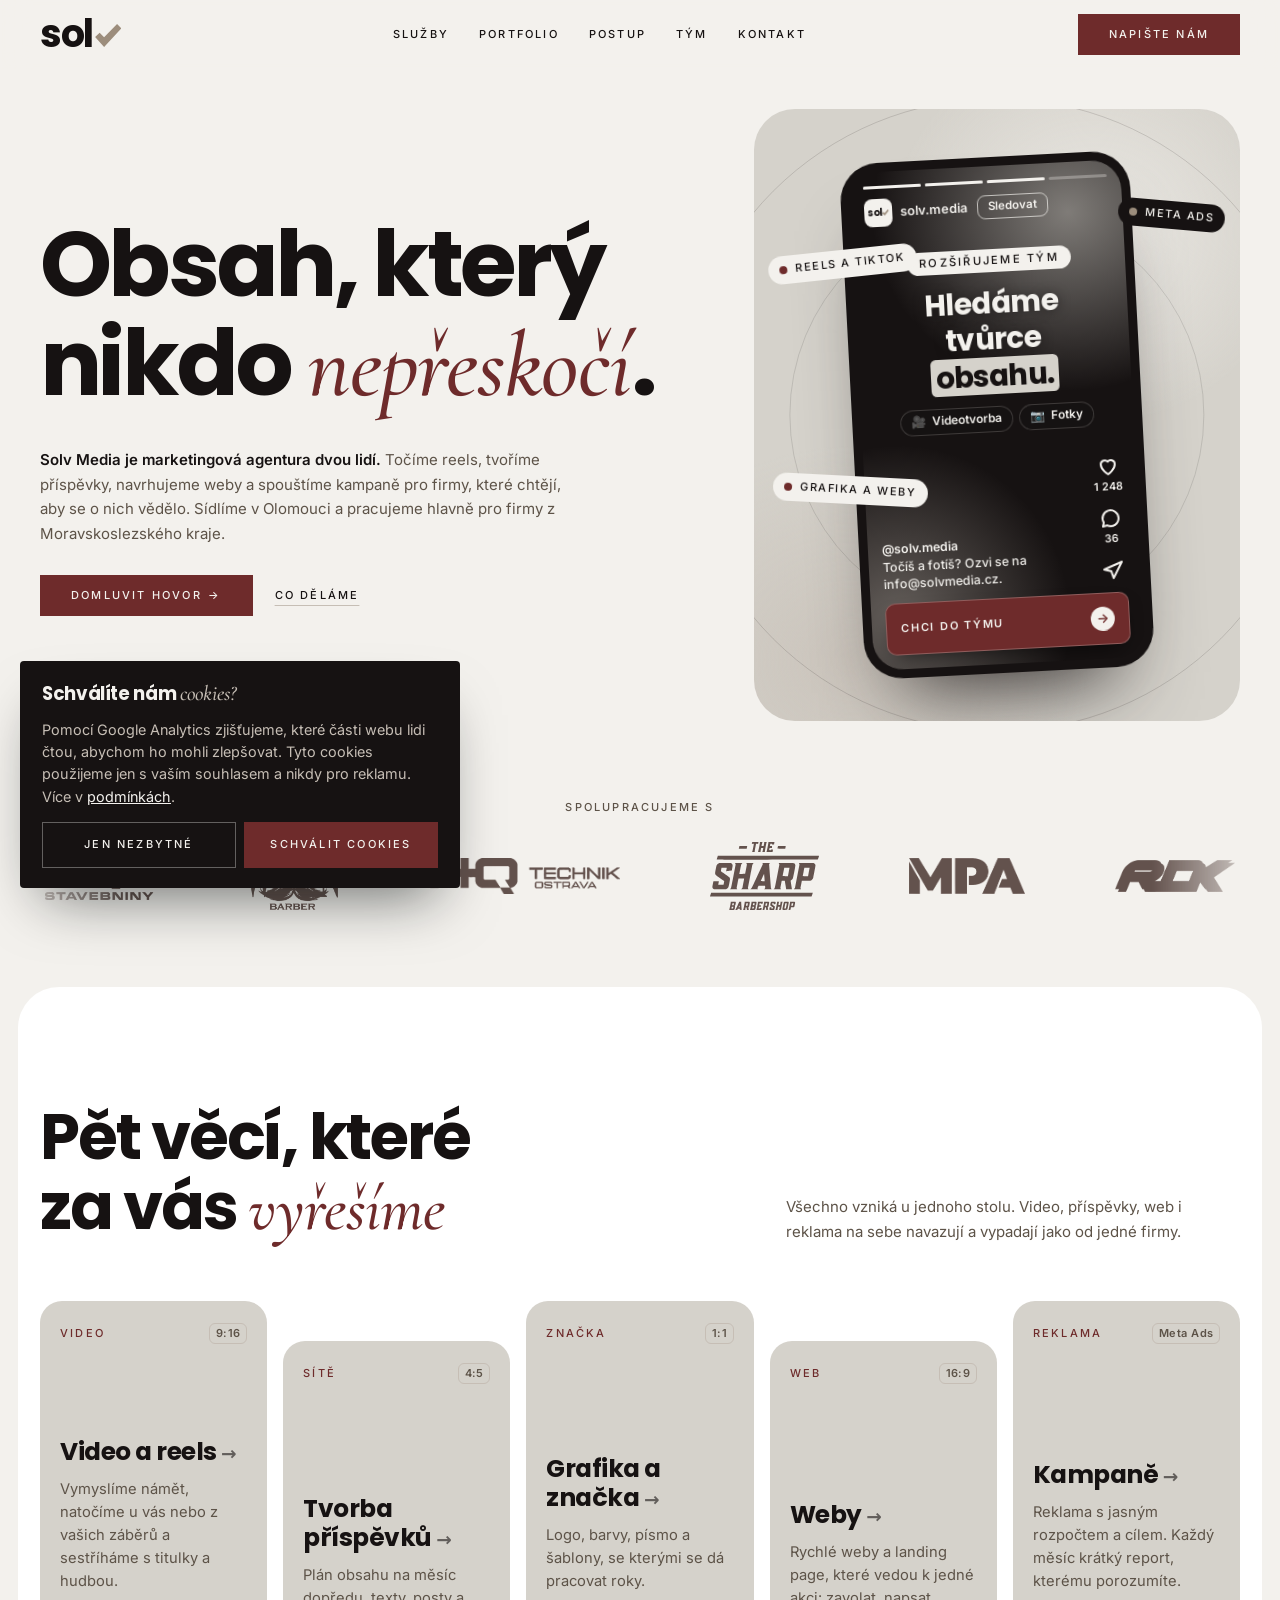
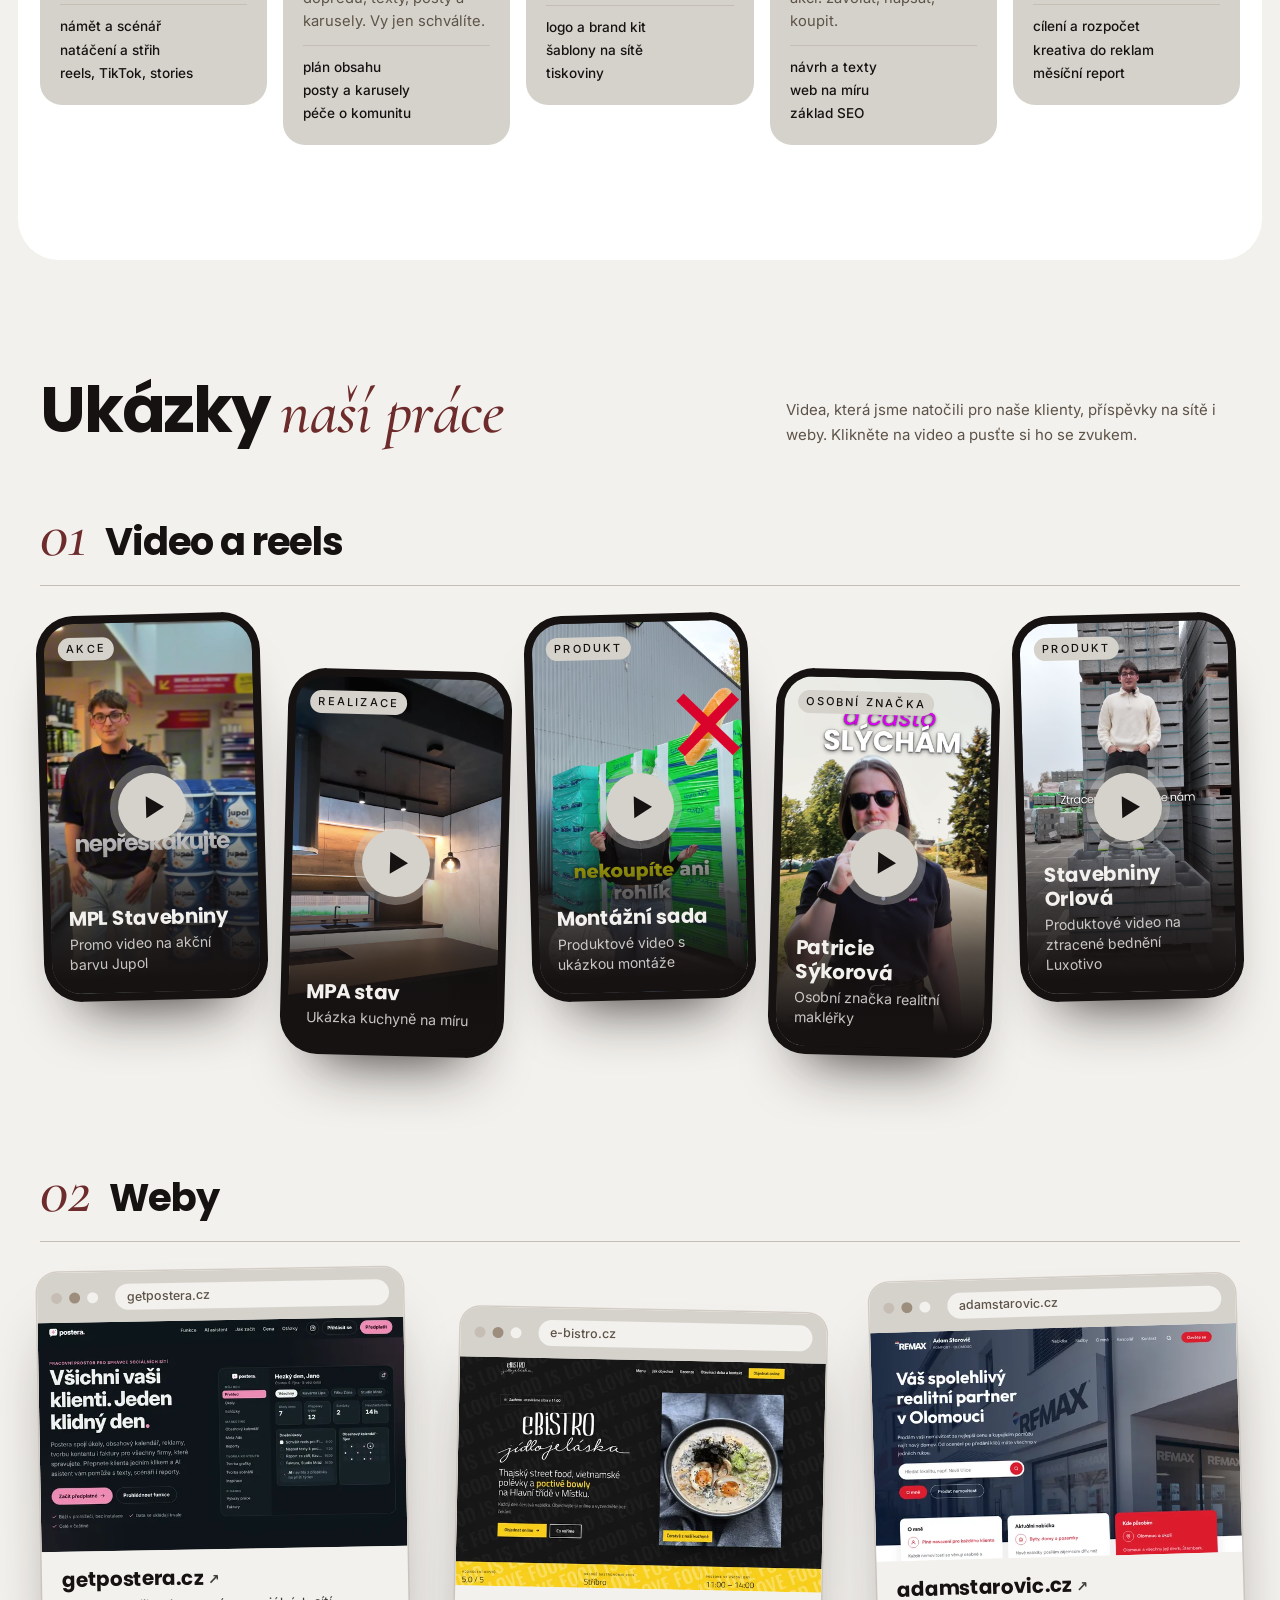
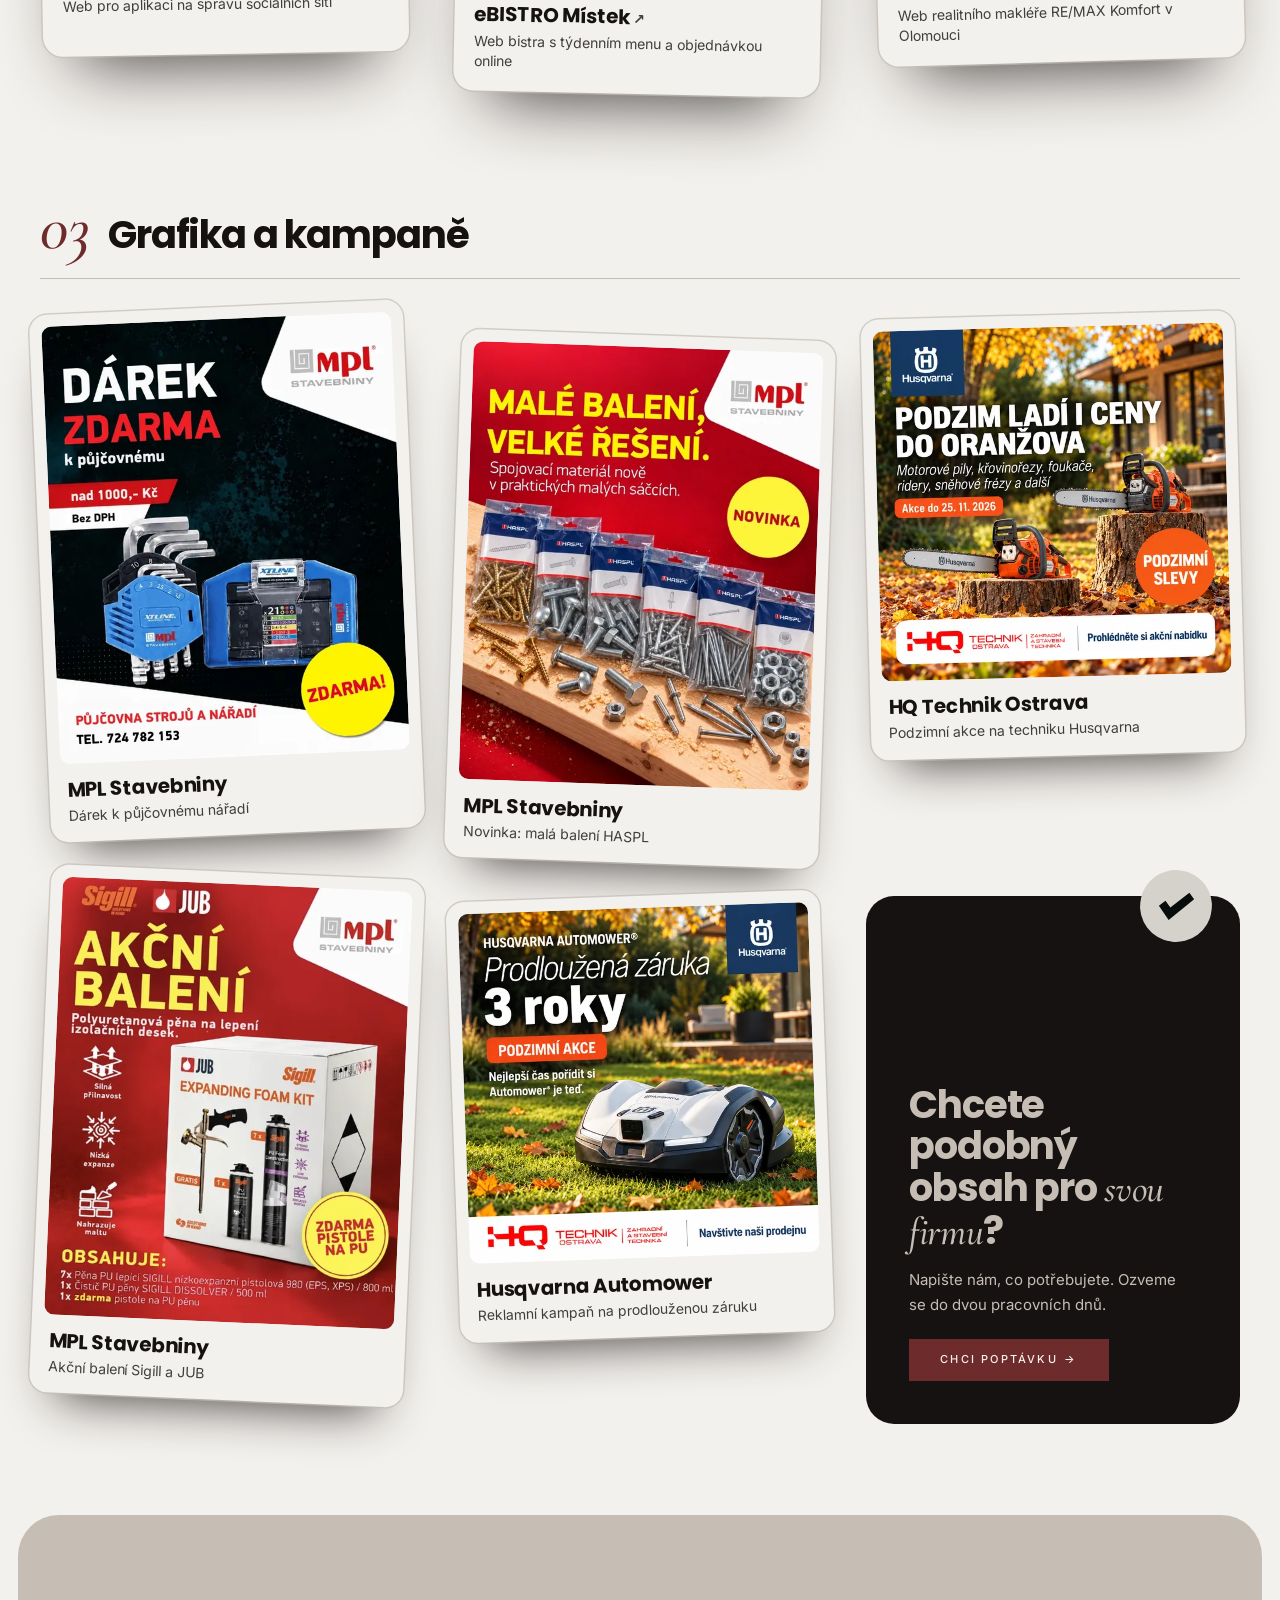
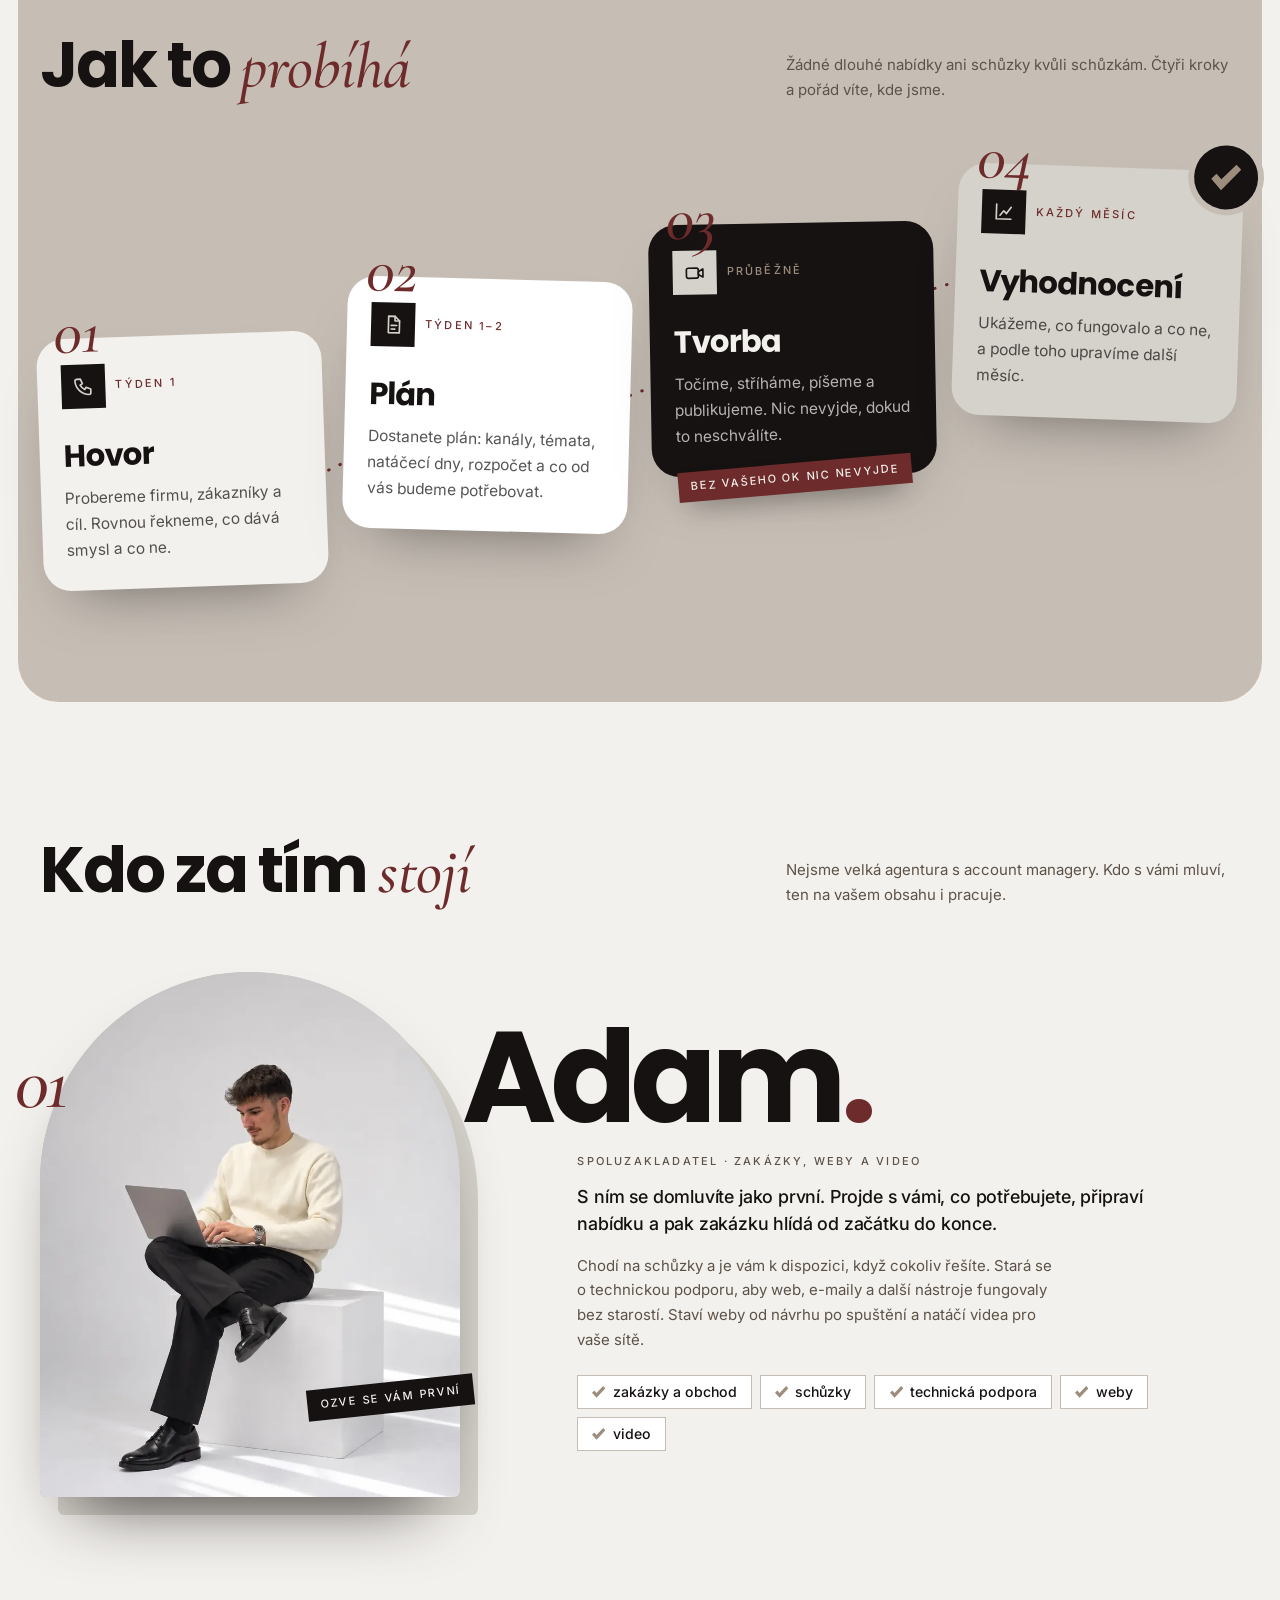
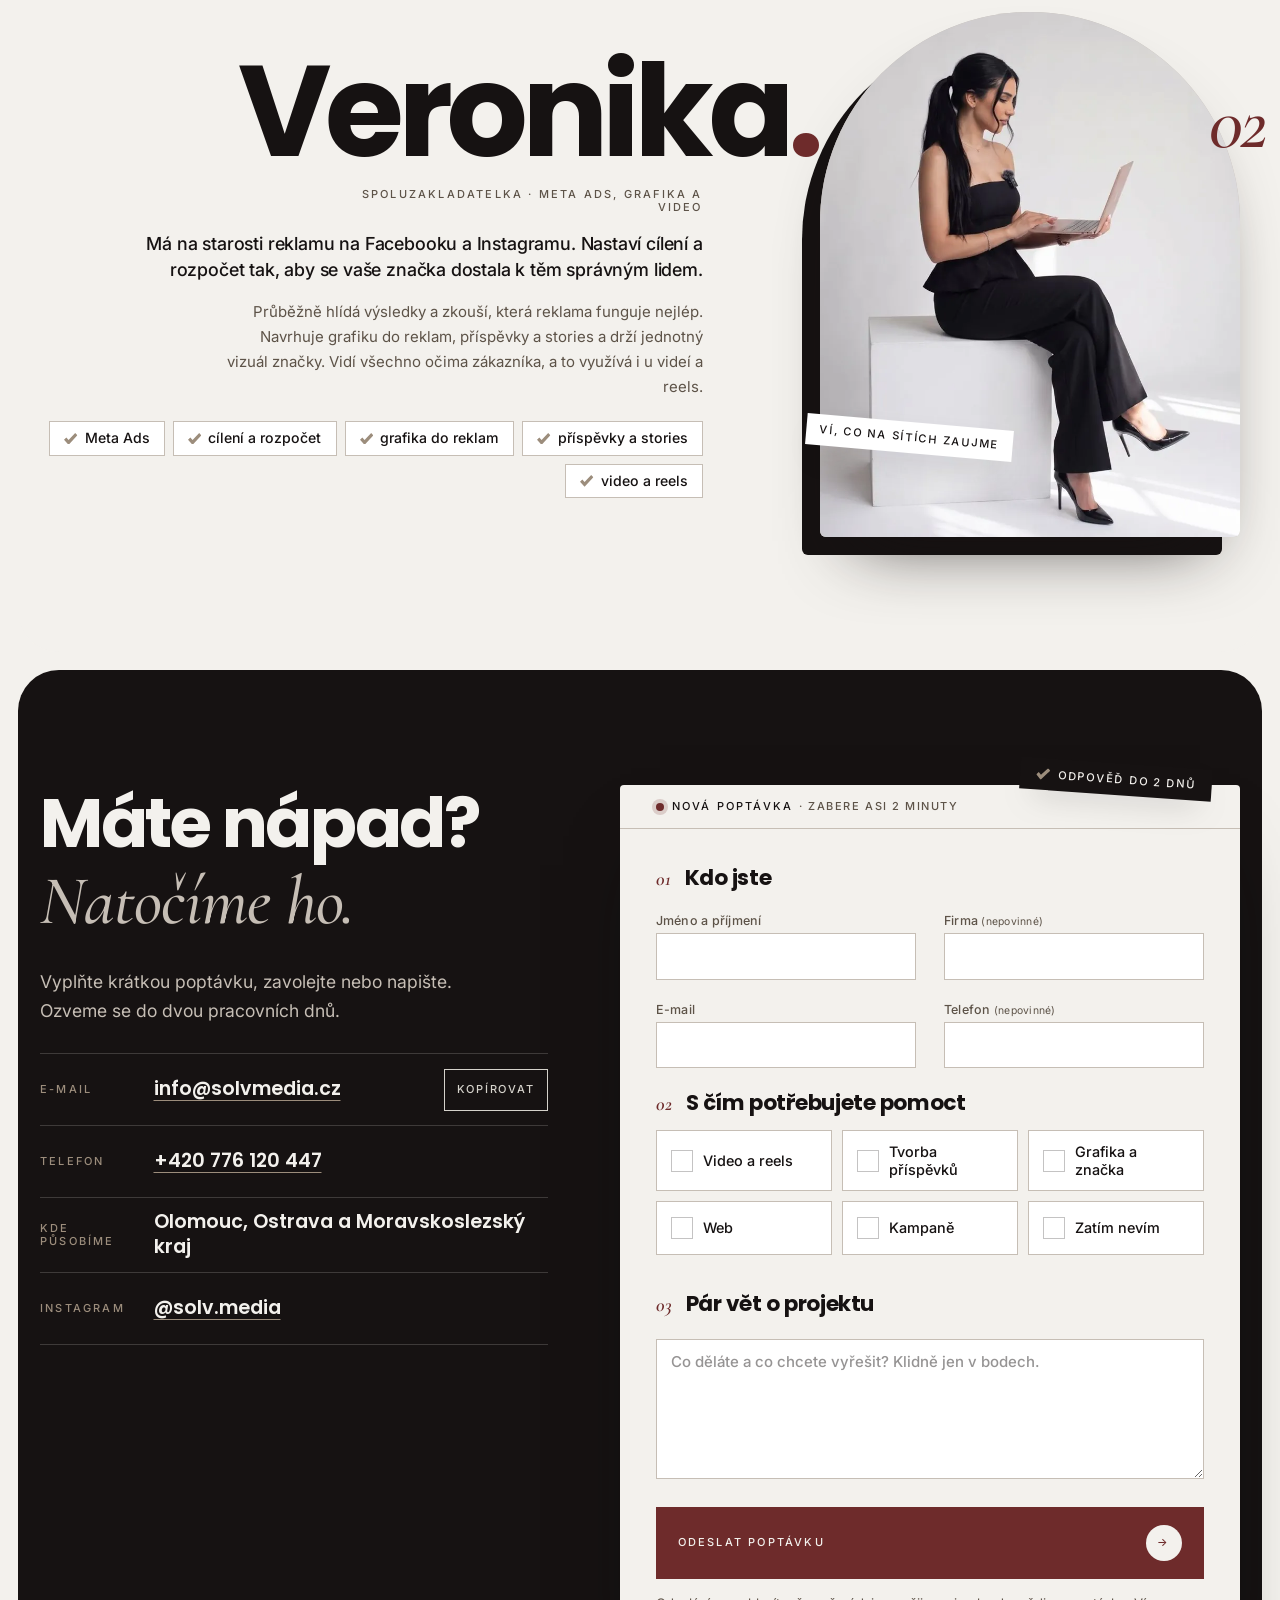
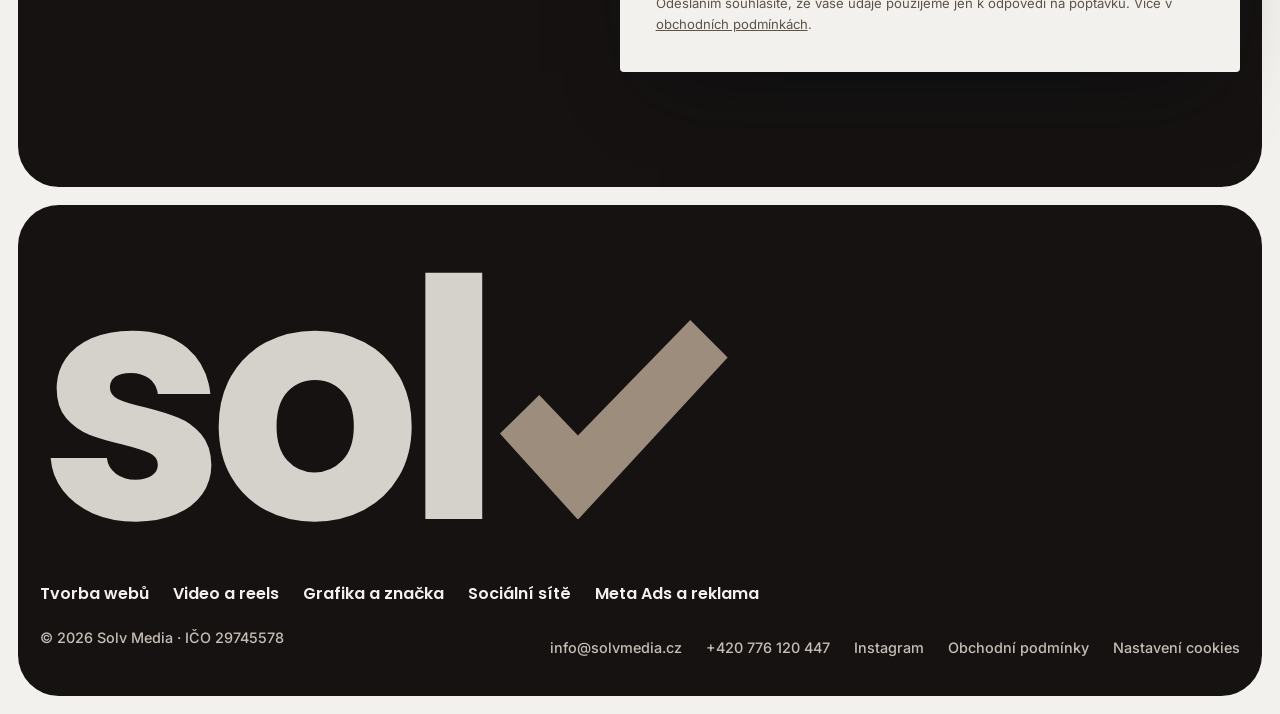
==== commit 54ae2c81: "Podstránky, obchodní podmínky a 404 v novém vzhledu úvodní stránky Stejná paleta, písma, hlavička s " ====
--- a/index.html
+++ b/index.html
@@ -28,7 +28,7 @@
 <link rel="apple-touch-icon" href="/apple-touch-icon.png">
 <link rel="manifest" href="/site.webmanifest">
 <script type="application/ld+json">{"@context": "https://schema.org", "@graph": [{"@type": "Organization", "@id": "https://solvmedia.cz/#org", "name": "Solv Media", "alternateName": ["Solvmedia", "SolvMedia", "Solv", "solv.media", "solvmedia.cz", "Solve Media", "Solvemedia", "Solf Media", "Solfmedia", "Solw Media", "Sólv Media"], "url": "https://solvmedia.cz/", "logo": {"@type": "ImageObject", "@id": "https://solvmedia.cz/#logo", "url": "https://solvmedia.cz/img/icon-512.png", "width": 512, "height": 512, "caption": "Solv Media"}, "image": "https://solvmedia.cz/img/og-image.jpg", "description": "Marketingová agentura Solv Media. Natáčíme reels a videa, tvoříme příspěvky a grafiku, stavíme weby a spravujeme reklamy Meta Ads. Napište si o nabídku.", "email": "info@solvmedia.cz", "telephone": "+420776120447", "identifier": {"@type": "PropertyValue", "propertyID": "IČO", "value": "29745578"}, "sameAs": ["https://instagram.com/solv.media/"], "areaServed": [{"@type": "City", "name": "Olomouc"}, {"@type": "City", "name": "Ostrava"}, {"@type": "City", "name": "Frýdek-Místek"}, {"@type": "AdministrativeArea", "name": "Moravskoslezský kraj"}, {"@type": "AdministrativeArea", "name": "Olomoucký kraj"}, {"@type": "Country", "name": "Česko"}], "knowsAbout": ["tvorba videí", "reels", "TikTok", "správa sociálních sítí", "grafický design", "tvorba webů", "Meta Ads", "online marketing"], "founder": [{"@type": "Person", "name": "Adam", "jobTitle": "Spoluzakladatel"}, {"@type": "Person", "name": "Veronika", "jobTitle": "Spoluzakladatelka"}], "contactPoint": {"@type": "ContactPoint", "contactType": "customer service", "email": "info@solvmedia.cz", "telephone": "+420776120447", "availableLanguage": "cs"}, "makesOffer": [{"@type": "Offer", "itemOffered": {"@type": "Service", "name": "Video a reels", "description": "Námět, natáčení a střih videí pro reels, TikTok a stories.", "url": "https://solvmedia.cz/video"}}, {"@type": "Offer", "itemOffered": {"@type": "Service", "name": "Tvorba příspěvků", "description": "Plán obsahu, texty, posty a karusely na sociální sítě.", "url": "https://solvmedia.cz/socialni-site"}}, {"@type": "Offer", "itemOffered": {"@type": "Service", "name": "Grafika a značka", "description": "Logo, brand kit, šablony na sítě a tiskoviny.", "url": "https://solvmedia.cz/grafika"}}, {"@type": "Offer", "itemOffered": {"@type": "Service", "name": "Tvorba webů", "description": "Weby a landing page na míru včetně textů a základního SEO.", "url": "https://solvmedia.cz/tvorba-webu"}}, {"@type": "Offer", "itemOffered": {"@type": "Service", "name": "Kampaně Meta Ads", "description": "Reklama na Facebooku a Instagramu s jasným rozpočtem a měsíčním reportem.", "url": "https://solvmedia.cz/meta-ads"}}], "slogan": "Obsah, který nikdo nepřeskočí.", "address": {"@type": "PostalAddress", "addressLocality": "Olomouc", "addressRegion": "Olomoucký kraj", "addressCountry": "CZ"}}, {"@type": "WebSite", "@id": "https://solvmedia.cz/#web", "url": "https://solvmedia.cz/", "name": "Solv Media", "alternateName": ["Solvmedia", "solvmedia.cz", "Solv"], "inLanguage": "cs", "publisher": {"@id": "https://solvmedia.cz/#org"}}, {"@type": "WebPage", "@id": "https://solvmedia.cz/#webpage", "url": "https://solvmedia.cz/", "name": "Solv Media – marketingová agentura | Tvorba webů, videa, grafika a Meta Ads", "description": "Marketingová agentura Solv Media z Olomouce: tvorba webů, natáčení videí a reels, grafika, správa sociálních sítí a reklama Meta Ads. Olomouc, Ostrava a Moravskoslezský kraj.", "inLanguage": "cs", "isPartOf": {"@id": "https://solvmedia.cz/#web"}, "about": {"@id": "https://solvmedia.cz/#org"}, "primaryImageOfPage": {"@type": "ImageObject", "url": "https://solvmedia.cz/img/og-image.jpg", "width": 1200, "height": 630}}]}</script>
-<meta name="theme-color" content="#FFF7EC">
+<meta name="theme-color" content="#F3F1ED">
 <script src="/cookies.js"></script>
 <link rel="preconnect" href="https://fonts.googleapis.com">
 <link rel="preconnect" href="https://fonts.gstatic.com" crossorigin>
